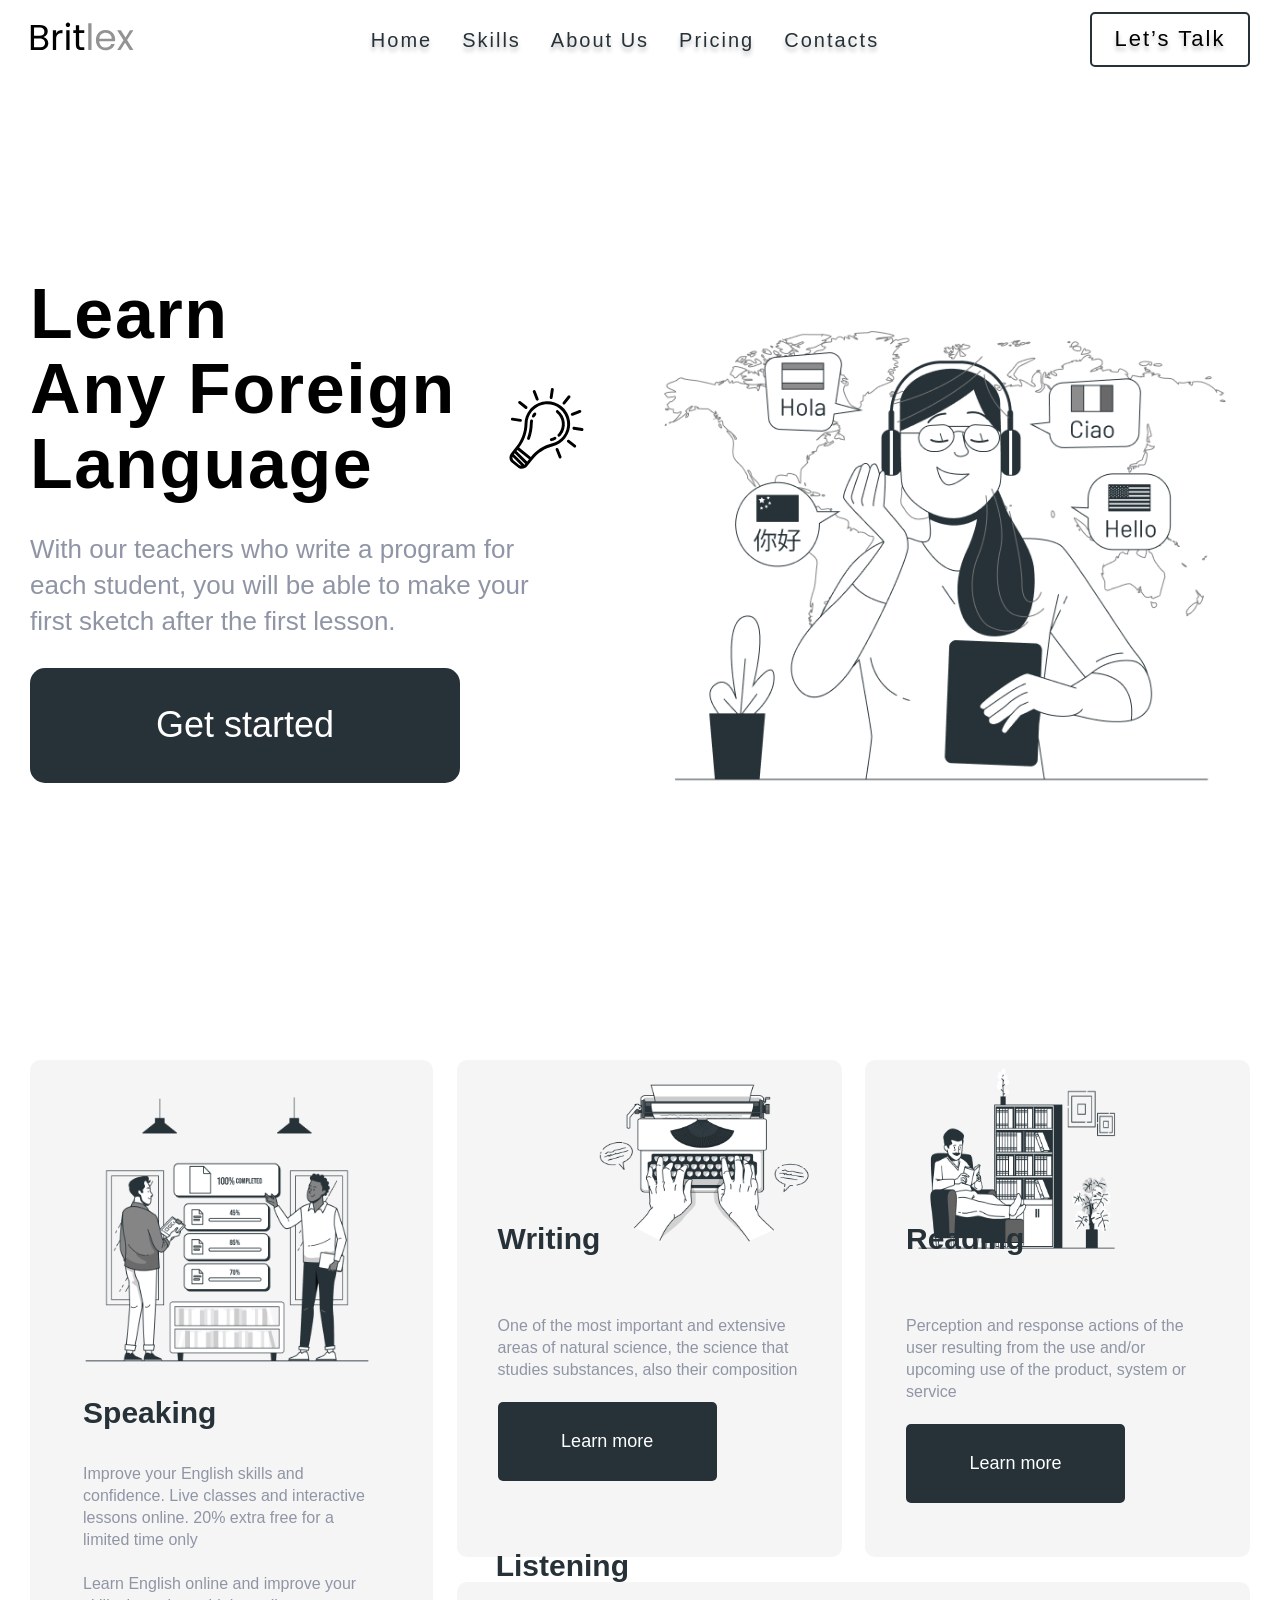
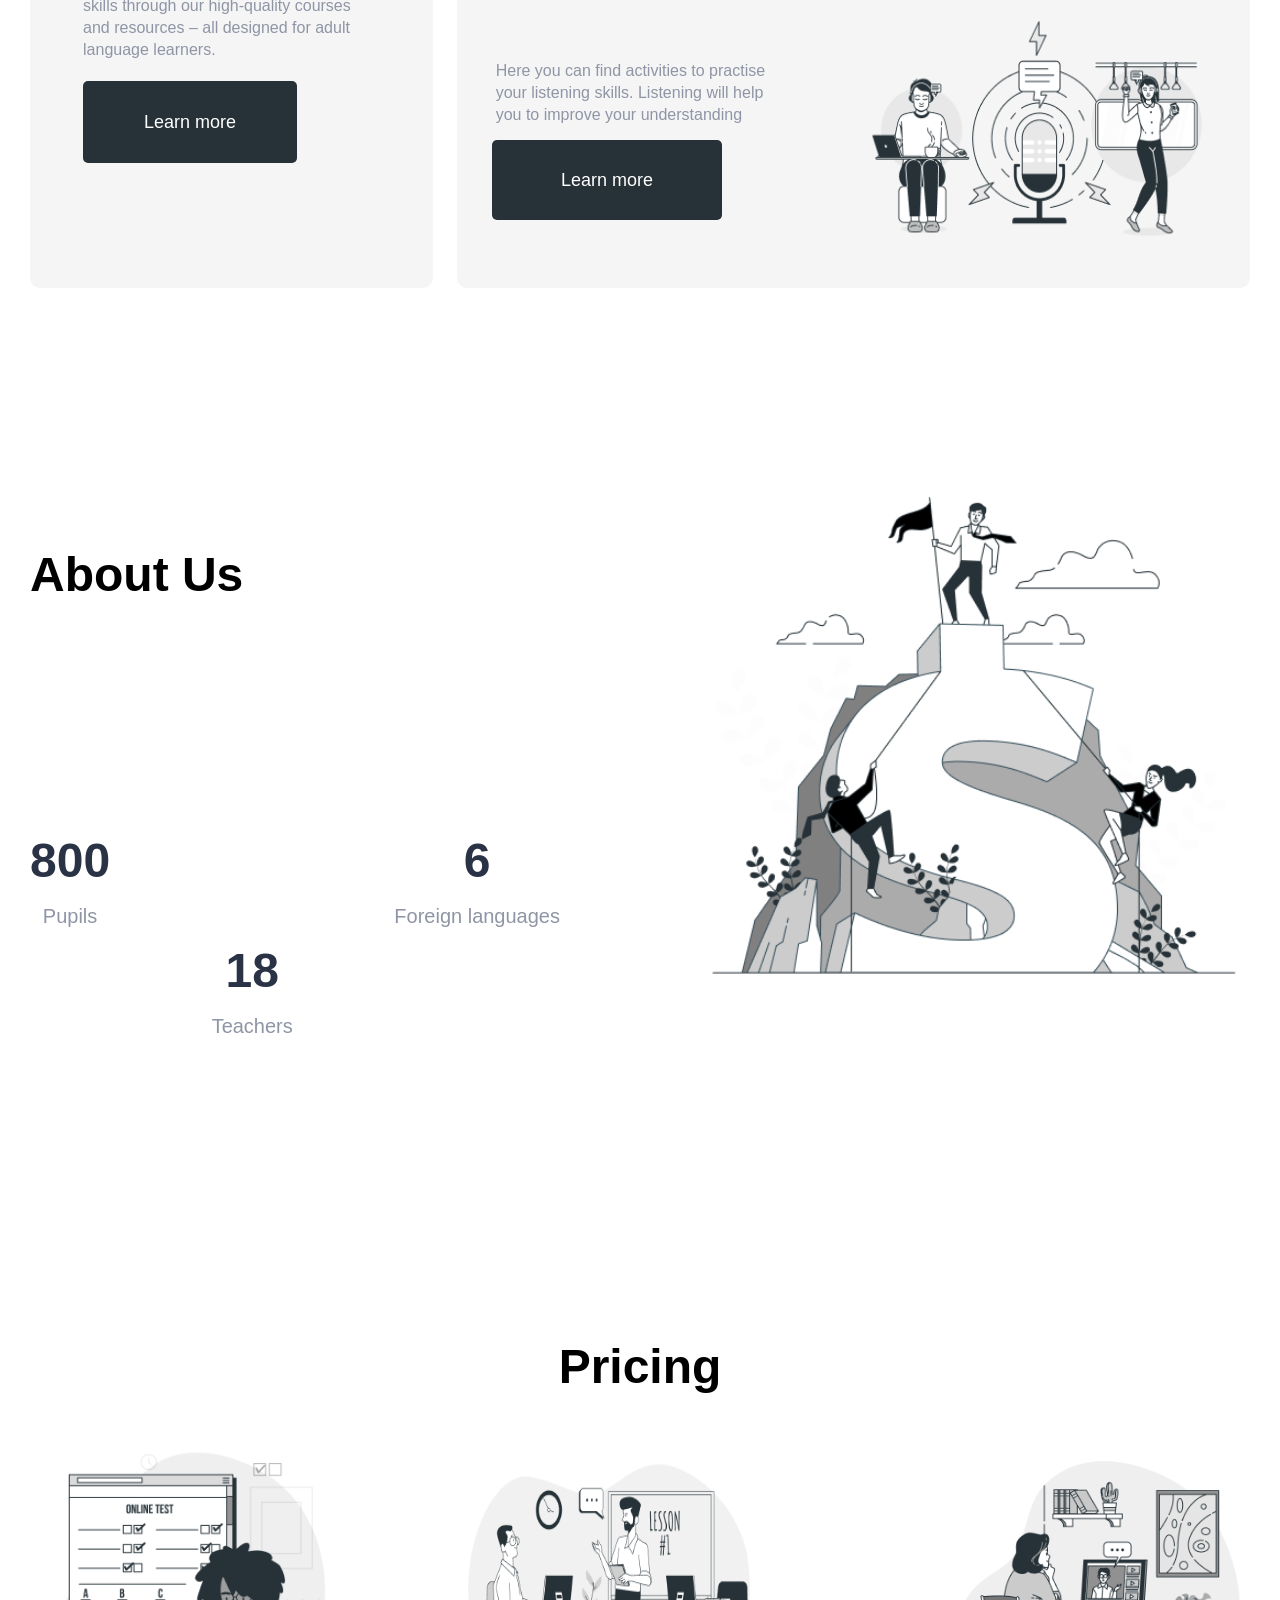
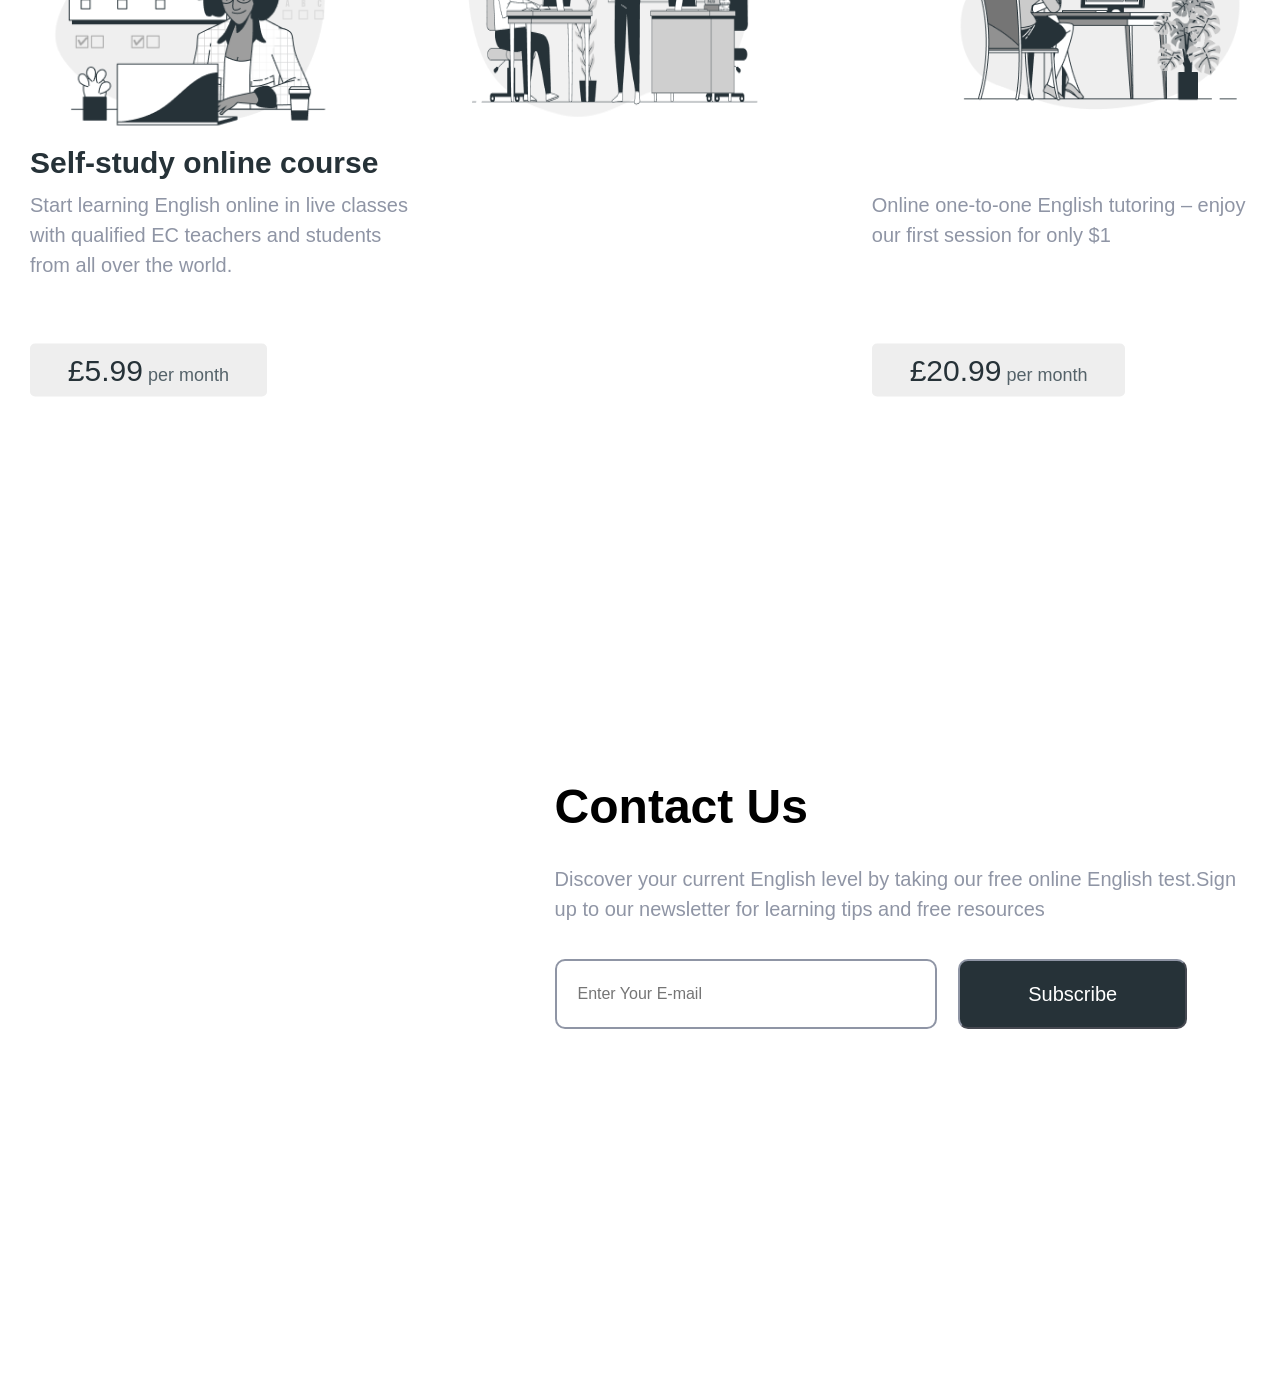
==== index.html @ 3843e66e "go up added" ====
<!DOCTYPE html>
<html lang="en">

<head>
    <meta charset="UTF-8" />
    <meta http-equiv="X-UA-Compatible" content="ie=edge">
    <meta name="viewport" content="width=device-width, initial-scale=1.0">
    <title>Britlex - Learn Any Foreign Language</title>
    <!--Link of AOS Library -->
    <link href="https://unpkg.com/aos@2.3.1/dist/aos.css" rel="stylesheet">
    <!-- Style Css -->
    <link rel="stylesheet" href="./css/style.css" />
</head>

<body>
    <!-- Container Start -->
    <div class="container">
        <!-- Headert Start -->
        <header class="header">
            <div class="logo" data-aos="fade-right">
                <a href="#"><img src="./img/britlex-logo.svg" alt="Logo"></a>
            </div>
            <div id="toggle" data-aos="fade-left"></div>
            <div id="navbar">
                <ul>
                    <li data-aos="zoom-in-down">
                        <a href="#home">Home</a>
                    </li>
                    <li data-aos="zoom-in">
                        <a href="#skills">Skills</a>
                    </li>
                    <li data-aos="zoom-in">
                        <a href="#about">About Us</a>
                    </li>
                    <li data-aos="zoom-in">
                        <a href="#pricing">Pricing</a>
                    </li>
                    <li data-aos="zoom-in-down">
                        <a href="#contact">Contacts</a>
                    </li>
                    <li>
                        <a href="#" class="talk-btn" data-aos="fade-down-left">Let’s Talk</a>
                    </li>
                </ul>
            </div>
        </header>
        <!-- Headert End -->

        <!-- Main Start -->
        <main class="main">
            <!-- Home Section Start -->
            <section id="home">
                <div class="home-left-side">
                    <div class="home-text-bulb-block" data-aos="fade-down">
                        <h1 class="first-heading-text">Learn Any Foreign Language</h1>
                        <div class="img-bulb"></div>
                    </div>
                    <p data-aos="fade-up">
                        With our teachers who write a program for each student, you will be able to make your first sketch after the first lesson.
                    </p>
                    <button class="get-started-btn" data-aos="zoom-in">Get started</button>
                </div>
                <div class="home-right-side" data-aos="fade-down">
                    <img src="./img/home.png" alt="HomeMainIMG">
                </div>
            </section>
            <!-- Home Section End -->

            <!-- Skills Section Start -->
            <section id="skills">
                <h2 class="skills-title" data-aos="slide-up">Skills</h2>
                <div class="flex-content">
                    <div class="speaking-block" data-aos="fade-up">
                        <img src="./img/speaking.png" alt="Speaking Image">
                        <h4 class="speaking-title" data-aos="fade-out">Speaking</h4>
                        <br>
                        <p class="speaking-text" data-aos="zoom-in">
                            <span>Improve your English skills and confidence. Live classes and interactive lessons online. 20% extra free for a limited time only</span><br>
                            <br><span>Learn English online and improve your skills through our high-quality courses and resources – all designed for adult language learners.</span>
                        </p>
                        <button class="learn-more-btn speaking-btn" data-aos="fade-down-out">Learn more</button>
                    </div>
                    <div class="flex-item-block" data-aos="fade-down">
                        <div class="writing-block" data-aos="zoom-in">
                            <img src="./img/writing.png" alt="Writing Image">
                            <h4 class="write-read-title" data-aos="slide-down">Writing</h4>
                            <p class="write-read-text" data-aos="zoom-in">One of the most important and extensive areas of natural science, the science that studies substances, also their composition</p>
                            <button class="learn-more-btn write-read-btn" data-aos="fade-down-out">Learn more</button>
                        </div>
                        <div class="reading-block" data-aos="fade-down">
                            <img src="./img/reading.png" alt="Reading Image">
                            <h4 class="write-read-title" data-aos="slide-down">Reading</h4>
                            <p class="write-read-text" data-aos="zoom-in">Perception and response actions of the user resulting from the use and/or upcoming use of the product, system or service</p>
                            <button class="learn-more-btn write-read-btn" data-aos="fade-down-out">Learn more</button>
                        </div>
                        <div class="listening-block" data-aos="zoom-in">
                            <div class="listening-left-block">
                                <h4 class="listening-title" data-aos="slide-down">Listening</h4>
                                <p class="listening-text" data-aos="zoom-in">Here you can find activities to practise your listening skills. Listening will help you to improve your understanding </p>
                                <button class="learn-more-btn listening-btn" data-aos="fade-down-out">Learn more</button>
                            </div>
                            <img src="./img/listening.png" alt="Listening Image">
                        </div>
                    </div>

                </div>
            </section>
            <!-- Skills Section End -->

            <!-- About Section Start -->
            <section id="about">
                <div class="about-flex">
                    <div class="about-left-block">
                        <h2 class="about-title" data-aos="zoom-in">About Us</h2>
                        <p class="about-text" data-aos="flip-up">
                            The model offers a framework for discussing problems related to the user's experience, as well as possible ways and means of solving them. Application development begins at the top level (strategy), where the future software product is described quite
                            abstractly from the point of view of the expectations of both users and the customer.
                        </p>
                        <div class="statistic-block">
                            <h5 class="statistic-num" data-aos="fade-down">800 <strong class="statistic-desc">Pupils</strong> </h5>
                            <h5 class="statistic-num" data-aos="slide-up">18 <strong class="statistic-desc">Teachers</strong> </h5>
                            <h5 class="statistic-num" data-aos="zoom-out-down">6 <strong class="statistic-desc">Foreign languages </strong></h5>
                        </div>
                    </div>
                    <div class="about-right-block" data-aos="fade-up">
                        <img src="./img/about.png" alt="About">
                    </div>
                </div>
            </section>
            <!-- About Section End -->

            <!-- Pricing Section Start -->
            <section id="pricing">
                <h2 class="pricing-title" data-aos="zoom-in">Pricing</h2>
                <div class="pricing-flex">
                    <div class="pricing-card card-1" data-aos="fade-up">
                        <img src="./img/online-course.png" alt="OnlineCourse">
                        <h5 class="card-title" data-aos="zoom-in">Self-study online course</h5>
                        <p class="card-text" data-aos="zoom-in-up">Start learning English online in live classes with qualified EC teachers and students from all over the world.</p>
                        <button class="card-pay-btn" data-aos="slide-up"><strong>£5.99</strong> per month</button>
                    </div>
                    <div class="pricing-card card-2" data-aos="zoom-in-down">
                        <img src="./img/online-classes.png" alt="OnlineClasses">
                        <h5 class="card-title" data-aos="flip-down">Live online classes</h5>
                        <p class="card-text" data-aos="flip-down">Interactive group classes with expert teachers. Free 7-day trial</p>
                        <button class="card-pay-btn btn-card-2" data-aos="zoom-out"><strong>£12.99</strong> per month</button>
                    </div>
                    <div class="pricing-card card-3" data-aos="fade-up">
                        <img src="./img/webinar.png" alt=" PersonalTuition">
                        <h5 class="card-title" data-aos="flip-up">Personal Tuition</h5>
                        <p class="card-text text-card-3" data-aos="zoom-in-down">Online one-to-one English tutoring – enjoy our first session for only $1</p>
                        <button class="card-pay-btn btn-card-3" data-aos="slide-up"><strong>£20.99</strong> per month</button>
                    </div>

                </div>
            </section>
            <!-- Pricing Section End -->

            <!-- Contact Section Start -->
            <section id="contact">

                <div class="contact-flex">
                    <div class="contact-img-block" data-aos="fade-up">
                        <img src="./img/contact-us.png" alt="Contact Us" data-aos="flip-right">
                    </div>
                    <div class="contact-right-block">
                        <h2 class="contact-title" data-aos="zoom-in-down">Contact Us</h2>
                        <p class="contact-text" data-aos="zoom-in-up">Discover your current English level by taking our free online English test.Sign up to our newsletter for learning tips and free resources</p>

                        <form>
                            <input type="email" placeholder="Enter Your E-mail" class="email-input" onkeyup="validateEmail()" data-aos="zoom-in-up">
                            <button type="button" id="subscribe-btn" onclick="openPopup()" data-aos="fade-up">Subscribe</button>
                            <span id="email-error"></span>

                        </form>
                    </div>
                </div>
                <!-- Popup - Dialog Box Start-->
                <div class="popup">
                    <img src="./img/check-icon.png" alt=" Popup Tick ">
                    <h2>Thank You!</h2>
                    <p>Your details has been succesfully submitted.Thanks!</p>
                    <button type="button" onclick="closePopup() ">OK</button>
                </div>
                <!-- Popup - Dialog Box End-->
            </section>
            <!-- Contact Section End -->

            <!-- Back to top button Start-->
            <button class="back-to-top">
                  <svg
    xmlns="http://www.w3.org/2000/svg"
    class="back-to-top-icon"
    fill="none"
    viewBox="0 0 24 24"
    stroke="currentColor"
  >
    <path
      stroke-linecap="round"
      stroke-linejoin="round"
      stroke-width="2"
      d="M7 11l5-5m0 0l5 5m-5-5v12"
    />
  </svg>
            </button>
            <!-- Back to top button End-->
        </main>
        <!-- Main End -->

        <!-- Footer Start -->
        <footer class="footer "></footer>
        <!-- Footer End -->
    </div>
    <!-- Container End -->

    <!-- Script Of AOS Library -->
    <script src="https://unpkg.com/aos@2.3.1/dist/aos.js "></script>
    <!-- Script App JS -->
    <script src="./js/app.js "></script>
</body>

</html>

</html>
---- css/style.css ----
/*Import Poppins Font family */

@import url("https://fonts.googleapis.com/css2?family=Poppins:wght@400;500;600;700;900&display=swap");

/* All */

* {
    margin: 0;
    padding: 0;
    box-sizing: border-box;
}

html {
    scroll-behavior: smooth;
}


/* Body */

body {
    width: 100%;
    height: 100%;
    font-family: "Popins", sans-serif;
}


/* Scrollbar */

::-webkit-scrollbar {
    min-width: 1.2vw;
}

::-webkit-scrollbar-track {
    background: #e2e2e2;
    border-radius: 50px;
}

::-webkit-scrollbar-thumb {
    border: 0.2vw solid #e2e2e2;
    border-radius: 50px;
    background: linear-gradient(#263238, #003, #49515e);
}


/* Conatiner CSS */

.container {
    margin: 0 auto;
    width: 100%;
    height: 100%;
    background: #ffffff;
}


/* Header CSS Start */

.header {
    width: 100%;
    height: 80px;
    position: relative;
    display: flex;
    align-items: center;
    background: transparent;
    transition: all 0.3s ease-out;
    overflow: hidden;
}


/* Logo */

.logo {
    position: absolute;
    left: 30px;
    z-index: 999;
    color: #fff;
    font-size: 30px;
}


/* Navbar Menu*/

#navbar {
    width: 100%;
    height: 100%;
    transition: 0.5s ease;
    display: flex;
    justify-content: center;
    align-items: center;
    align-items: center;
}

#navbar ul {
    display: flex;
    flex-direction: row;
    align-items: center;
}

#navbar ul li {
    list-style: none;
    display: inline-block;
    padding: 0 15px;
}

#navbar ul li a {
    width: 100%;
    text-decoration: none;
    letter-spacing: 2px;
    font-style: normal;
    font-weight: 500;
    font-size: 20px;
    line-height: 30px;
    text-shadow: 0px 4px 4px rgba(0, 0, 0, 0.25);
    color: #263238;
    transition: all 0.3s ease;
    position: relative;
}

#navbar ul li a:hover {
    color: gold;
}


/* Let's talk btn link*/

#navbar ul li .talk-btn {
    position: absolute;
    top: 12px;
    right: 30px;
    padding: 7px 10px;
    width: 160px;
    height: 55px;
    text-align: center;
    border: 2px solid #263238;
    border-radius: 5px;
    font-style: normal;
    font-weight: 400;
    font-size: 22px;
    line-height: 36px;
    transition: all 0.5s ease;
    color: #000000;
    overflow: hidden;
}

#navbar ul li .talk-btn:hover {
    color: gold;
    border: none;
}

#navbar ul li .talk-btn::before {
    content: "";
    position: absolute;
    left: 50%;
    top: 50%;
    transform: translate(-50%, -50%);
    width: 0;
    height: 100%;
    background: #263238;
    z-index: -1;
    transition: all 0.6s ease;
}

#navbar ul li .talk-btn:hover::before {
    width: 100%;
}


/* Header Responsive 992px */

@media (max-width: 992px) {
    .logo a img {
        width: 89px;
        height: 45px;
    }
    #navbar ul li a {
        font-weight: 500;
        font-size: 16px;
    }
    #navbar ul li .talk-btn {
        position: absolute;
        top: 15px;
        right: 30px;
        width: 125px;
        height: 45px;
        font-size: 18px;
        line-height: 27px;
    }
}


/* Header Responsive 768px */

@media (max-width: 768px) {
    /* Header */
    .header {
        width: 100%;
        height: 80px;
        position: relative;
        display: flex;
        justify-content: space-around;
        align-items: center;
    }
    .logo {
        position: absolute;
        top: 15px;
        left: 30px;
        width: 89px;
        height: 45px;
        z-index: 444;
    }
    /* Toggle Burger*/
    #toggle {
        position: fixed;
        top: 15px;
        right: 30px;
        z-index: 999;
        width: 50px;
        height: 50px;
        cursor: pointer;
        display: flex;
        justify-content: center;
        align-items: center;
    }
    #toggle::before {
        content: "";
        width: 35px;
        height: 2px;
        position: absolute;
        background: #39515e;
        transform: translateY(-10px);
        box-shadow: 0 10px #39515e;
        border-radius: 3px;
        transition: transform 0.3s ease-in, background 0.4s ease-out, box-shadow 0.5s ease;
    }
    #toggle::after {
        content: "";
        width: 20px;
        height: 2px;
        position: absolute;
        left: 15%;
        background: #39515e;
        transform: translateY(10px);
        border-radius: 3px;
        transition: transform 0.3s ease-in, background 0.4s ease-out;
    }
    /* Toggle Active */
    #toggle.active::before {
        transform: rotate(45deg);
        background: red;
        box-shadow: none;
    }
    #toggle.active:after {
        width: 35px;
        transform: rotate(-45deg);
        background: red;
    }
    /* Navbar Menu Responsive*/
    #navbar {
        display: flex;
        flex-direction: column;
        justify-content: flex-start;
        position: fixed;
        top: 0;
        left: -300px;
        width: 300px;
        height: 100%;
        background: #39515e;
        transition: 0.5s ease;
        z-index: 333;
    }
    /* Navbar Active */
    #navbar.active {
        left: 0px;
    }
    /* Navbar unordered list */
    #navbar ul {
        display: block;
        position: relative;
        top: 15%;
    }
    #navbar ul li {
        list-style: none;
        display: inline-block;
        width: 100%;
        padding: 15px 40px;
    }
    #navbar ul li a {
        color: #fff;
        text-decoration: none;
        letter-spacing: 2px;
        font-size: 23px;
        font-weight: 500;
        line-height: 30px;
        text-shadow: 0px 4px 4px rgba(0, 0, 0, 0.25);
    }
    /* Let's talk btn link responsive */
    #navbar ul li .talk-btn {
        position: absolute;
        top: 310px;
        left: 30px;
        width: 180px;
        height: 50px;
        font-size: 20px;
        padding: 11px 0;
        border: none;
        border-radius: 50px;
        color: gold;
        background: #001;
        transition: all 0.4s ease-in;
    }
    #navbar ul li .talk-btn:hover {
        background: #b3b3b3;
        color: #001;
    }
}


/* -Header Responsive 380px */

@media (max-width: 380px) {
    #navbar {
        display: flex;
        flex-direction: column;
        justify-content: flex-start;
        position: fixed;
        top: 0;
        left: -400px;
        width: 100%;
        min-height: 100%;
        background: #192a34;
        transition: 0.5s ease;
        z-index: 333;
    }
    #navbar ul {
        margin-left: 5%;
    }
}


/* Header CSS End */


/* Main Block CSS Start*/

.main {
    width: 100%;
    height: 100%;
    /* position: relative; */
}


/* Home Section CSS Start */

#home {
    width: 100%;
    min-height: 100vh;
    padding: 0 30px;
    position: relative;
    display: flex;
    align-items: center;
    justify-content: space-between;
}

.home-left-side {
    width: auto;
    height: auto;
}

.home-text-bulb-block {
    width: 100%;
    height: auto;
    display: flex;
    align-items: center;
    margin-bottom: 5%;
}

.home-text-bulb-block .first-heading-text {
    width: 450px;
    height: auto;
    font-style: normal;
    font-weight: 600;
    font-size: 70px;
    line-height: 75px;
    letter-spacing: 0.1rem;
    color: #000000;
    position: relative;
}

.home-text-bulb-block .first-heading-text::first-line {
    word-spacing: 100px;
}

.home-text-bulb-block .img-bulb {
    display: flex;
    align-items: center;
    justify-content: center;
    width: 125px;
    height: 125px;
    margin-top: 14%;
    border-radius: 50%;
    background: url("../img/light-bulb-off.svg");
    background-repeat: no-repeat;
    background-size: cover;
    background-position: center;
    transition: all 2s ease-in-out;
    animation: animate-bulb 2s linear infinite;
}


/* Animation For Light-bulb */

@keyframes animate-bulb {
    0%,
    100% {
        background: url("../img/light-bulb-off.svg");
        box-shadow: none;
    }
    50% {
        background: url("../img/light-bulb-on.svg");
    }
}

.home-left-side p {
    width: 520px;
    height: auto;
    font-style: normal;
    font-weight: 400;
    font-size: 26px;
    line-height: 36px;
    color: #8f95a5;
    margin-bottom: 5%;
}

.home-left-side .get-started-btn {
    width: 430px;
    height: 115px;
    background: #263238;
    border: none;
    border-radius: 15px;
    font-style: normal;
    font-weight: 400;
    font-size: 36px;
    line-height: 54px;
    color: #ffffff;
    text-align: center;
    position: relative;
    z-index: 1;
}

.home-left-side .get-started-btn::before {
    content: "";
    position: absolute;
    top: 50%;
    left: 0;
    transform: translate(0%, -50%);
    width: 0;
    height: 100%;
    z-index: -1;
    border-radius: 15px;
    transition: all 0.5s ease;
}

.home-left-side .get-started-btn:hover {
    color: #003;
}

.home-left-side .get-started-btn:hover::before {
    width: 100%;
    background: gold;
}

.home-right-side {
    width: auto;
    height: auto;
}

.home-right-side img {
    max-width: 100%;
    height: 610px;
}


/* Main - Home Section Responsive 992px */

@media (max-width: 992px) {
    .home-text-bulb-block .first-heading-text {
        width: 320px;
        height: 192px;
        font-family: "Poppins", sans-serif;
        font-style: normal;
        font-weight: 600;
        font-size: 50px;
        line-height: 58px;
        color: #000000;
    }
    .home-left-side p {
        width: 400px;
        height: auto;
        color: #8f95a5;
        margin-bottom: 5%;
        font-family: "Poppins", sans-serif;
        font-style: normal;
        font-weight: 400;
        font-size: 20px;
        line-height: 30px;
    }
    .home-left-side .get-started-btn {
        width: 292px;
        height: 80px;
        background: #263238;
        border-radius: 5px;
        font-size: 24px;
        line-height: 36px;
    }
    .home-left-side .get-started-btn::before {
        border-radius: 5px;
    }
    .home-right-side img {
        width: 440px;
        height: 440px;
    }
}


/* Main - Home Section Responsive 768px */

@media (max-width: 768px) {
    #home {
        width: 100%;
        min-height: 70vh;
    }
    .home-text-bulb-block .first-heading-text {
        width: 250px;
        height: 150px;
        font-family: "Poppins", sans-serif;
        font-style: normal;
        font-weight: 600;
        font-size: 36px;
        line-height: 45px;
        color: #000000;
    }
    .home-left-side p {
        width: 360px;
        height: auto;
        margin-bottom: 5%;
        font-size: 16px;
        line-height: 24px;
    }
    .home-left-side .get-started-btn {
        width: 236px;
        height: 65px;
        background: #263238;
        border-radius: 5px;
        font-size: 18px;
        line-height: 27px;
    }
    .home-left-side .get-started-btn::before {
        border-radius: 5px;
    }
    .home-right-side img {
        width: 360px;
        height: 360px;
    }
}


/* Main - Home Section Responsive 620px */

@media (max-width: 620px) {
    #home {
        width: 100%;
        min-height: 90vh;
        justify-content: space-evenly;
        align-items: center;
        flex-direction: column-reverse;
        text-align: center;
    }
    .home-text-bulb-block .first-heading-text {
        width: 100%;
        height: auto;
        text-align: center;
        font-weight: 600;
        word-break: normal;
        font-size: 32px;
        line-height: 40px;
        -webkit-text-stroke: 1px gold;
    }
    .home-text-bulb-block .first-heading-text::first-line {
        word-spacing: 0;
    }
    .first-heading-text::before,
    .first-heading-text::after {
        content: "";
        position: absolute;
        top: 0;
        bottom: 0;
        left: 0;
        right: 0;
    }
    .first-heading-text::before {
        background: #ffffff;
        animation: typewriter 5s steps(35) infinite forwards;
    }
    @keyframes typewriter {
        to {
            left: 100%;
        }
    }
    .home-text-bulb-block .img-bulb {
        display: none;
    }
    .home-left-side p {
        width: 100%;
        height: auto;
        font-size: 16px;
        line-height: 24px;
        text-align: center;
        color: #8f95a5;
        margin-bottom: 8%;
    }
    .home-left-side .get-started-btn {
        width: 300px;
        height: 70px;
        font-weight: 500;
        font-size: 18px;
        line-height: 27px;
    }
    .home-right-side img {
        width: 430px;
        height: 480px;
    }
}


/* Main - Home Section Responsive 380px */

@media (max-width: 380px) {
    .home-text-bulb-block .first-heading-text {
        -webkit-text-stroke: 0.7px gold;
        font-size: 24px;
        line-height: 36px;
        text-align: center;
    }
    .home-left-side p {
        font-size: 14px;
        line-height: 20px;
    }
    .home-left-side .get-started-btn {
        width: 285px;
        height: 60px;
        font-size: 16px;
        line-height: 24px;
    }
    .home-right-side img {
        width: 330px;
        height: 330px;
        margin-bottom: 0px;
    }
}


/* Home Section CSS End */


/* Skills Section CSS Start */

#skills {
    width: 100%;
    min-height: 100vh;
    padding: 0 30px;
}

.skills-title {
    font-style: normal;
    font-weight: 600;
    font-size: 36px;
    line-height: 80px;
    color: #000000;
    text-align: center;
}

.flex-content {
    width: 100%;
    height: 92vh;
    display: flex;
    flex-wrap: wrap;
    position: relative;
}

.speaking-block {
    width: 33%;
    height: 100%;
    background: #f5f5f5;
    border-radius: 10px;
    margin-right: 2%;
    padding: 0 3%;
}

.speaking-block img {
    width: 320px;
    max-width: 100%;
    height: 40%;
}

.speaking-title {
    max-width: 100%;
    height: 6%;
    text-align: left;
    font-style: normal;
    font-weight: 600;
    font-size: 30px;
    line-height: 35px;
    color: #263238;
    padding-left: 5%;
}

.speaking-text {
    display: -webkit-box;
    -webkit-box-orient: vertical;
    -webkit-line-clamp: auto;
    overflow: hidden;
    max-width: 92%;
    max-height: 32%;
    font-style: normal;
    font-weight: 400;
    font-size: 16px;
    line-height: 22px;
    color: #8f95a5;
    padding-left: 5%;
    text-align: left;
    margin-bottom: 6%;
}

.learn-more-btn {
    width: 230px;
    max-width: 65%;
    height: 10%;
    background: #263238;
    border: none;
    border-radius: 5px;
    cursor: pointer;
    font-style: normal;
    font-weight: 500;
    font-size: 18px;
    line-height: 27px;
    color: #ffffff;
    margin-left: 5%;
    z-index: 1;
    position: relative;
    transition: all 0.7s ease;
}

.learn-more-btn::before {
    content: "";
    position: absolute;
    top: 65%;
    left: 55%;
    transform: translate(-50%, -50%);
    width: 0%;
    height: 00%;
    z-index: -1;
    border-radius: 5px;
    transition: all 0.7s ease;
}

.learn-more-btn:hover {
    color: #000000;
}

.learn-more-btn:hover::before {
    background: goldenrod;
    width: 100%;
    height: 100%;
}

.flex-item-block {
    width: 65%;
    height: 100%;
    display: flex;
    align-items: flex-start;
    justify-content: space-between;
    flex-wrap: wrap;
}

.writing-block {
    width: 48.5%;
    height: 60%;
    background: #f5f5f5;
    border-radius: 10px;
    margin-right: 2%;
    padding: 0 3%;
    display: flex;
    flex-direction: column;
}

.writing-block img {
    align-self: flex-end;
    width: 230px;
    max-width: 100%;
    height: 40%;
    margin-bottom: 1%;
}

.write-read-title {
    max-width: 100%;
    height: 8%;
    font-style: normal;
    font-weight: 600;
    font-size: 30px;
    color: #263238;
    padding-left: 5%;
    margin-bottom: 4%;
}

.write-read-text {
    display: -webkit-box;
    -webkit-box-orient: vertical;
    -webkit-line-clamp: auto;
    overflow: hidden;
    max-width: 95%;
    max-height: 22%;
    font-style: normal;
    font-weight: 400;
    font-size: 16px;
    line-height: 22px;
    color: #8f95a5;
    padding-left: 5%;
    text-align: left;
    margin-bottom: 6%;
}

.write-read-btn {
    height: 16%;
}

.reading-block {
    width: 48.5%;
    height: 60%;
    background: #f5f5f5;
    border-radius: 10px;
    padding: 0 3%;
    display: flex;
    flex-direction: column;
}

.reading-block img {
    width: 260px;
    max-width: 100%;
    height: 40%;
    margin-bottom: 1%;
}

.listening-block {
    width: 100%;
    height: 37%;
    background: #f5f5f5;
    border-radius: 10px;
    padding: 0 3%;
    display: flex;
    align-items: center;
    justify-content: space-between;
    align-self: flex-end;
}

.listening-left-block {
    max-width: 50%;
    height: 90%;
}

.listening-title {
    max-width: 100%;
    height: 20%;
    font-style: normal;
    font-weight: 600;
    font-size: 30px;
    color: #263238;
    padding-left: 4%;
    margin: 2% 0 0 0;
}

.listening-text {
    display: -webkit-box;
    -webkit-box-orient: vertical;
    -webkit-line-clamp: auto;
    overflow: hidden;
    width: 80%;
    max-height: 32%;
    font-style: normal;
    font-weight: 400;
    font-size: 16px;
    line-height: 22px;
    color: #8f95a5;
    padding-left: 4%;
    text-align: left;
    margin-bottom: 4%;
}

.listening-btn {
    height: 29%;
    margin-left: 3%;
}

.listening-block img {
    width: 385px;
    max-width: 50%;
    height: 85%;
}


/* Skills Section Responsive 992px */

@media (max-width: 992px) {
    .speaking-block img {
        margin-top: 5%;
        width: 200px;
        height: 30%;
        margin-bottom: 8%;
    }
    .speaking-title {
        font-weight: 600;
        font-size: 22px;
    }
    .speaking-text {
        font-size: 14px;
        line-height: 20px;
        margin-bottom: 22%;
    }
    .learn-more-btn {
        width: 146px;
        height: 8%;
        margin-left: 5%;
        font-size: 16px;
    }
    .writing-block img {
        margin-top: 5%;
        width: 180px;
        height: 33%;
        margin-bottom: 5%;
    }
    .write-read-title {
        font-weight: 600;
        font-size: 22px;
    }
    .write-read-text {
        font-size: 14px;
        line-height: 20px;
        margin-bottom: 12%;
    }
    .reading-block img {
        margin-top: 5%;
        width: 180px;
        height: 33%;
        margin-bottom: 5%;
    }
    .write-read-btn {
        height: 13%;
    }
    .listening-title {
        font-size: 22px;
    }
    .listening-text {
        font-size: 14px;
        margin-left: 10%;
    }
    .listening-btn {
        height: 23%;
        margin-left: 3%;
    }
    .listening-block img {
        width: 370px;
        max-width: 50%;
        height: 75%;
    }
}


/* Skills Section Responsive 768px */

@media (max-width: 768px) {
    .speaking-block img {
        margin-top: 5%;
        width: 180px;
        height: 34%;
        margin-bottom: 10%;
    }
    .speaking-title {
        font-weight: 600;
        font-size: 20px;
    }
    .speaking-text {
        font-size: 13px;
        line-height: 20px;
        margin-bottom: 20%;
    }
    .learn-more-btn {
        width: 146px;
        height: 8%;
        margin-left: 5%;
        font-size: 14px;
    }
    .writing-block img {
        margin-top: 5%;
        width: 160px;
        height: 28%;
        margin-bottom: 8%;
    }
    .write-read-title {
        font-weight: 600;
        font-size: 20px;
        margin-bottom: 12%;
    }
    .write-read-text {
        font-size: 13px;
        margin-bottom: 20%;
    }
    .reading-block img {
        margin-top: 5%;
        width: 160px;
        height: 28%;
        margin-bottom: 8%;
    }
    .write-read-btn {
        height: 13%;
    }
    .listening-title {
        font-size: 20px;
        margin-bottom: 5%;
    }
    .listening-text {
        font-size: 13px;
        margin-bottom: 12%;
    }
    .listening-btn {
        height: 23%;
        margin-left: 3%;
    }
    .listening-block img {
        width: 350px;
        max-width: 50%;
        height: 68%;
    }
}


/* Skills Section Responsive 620px */

@media (max-width: 620px) {
    #skills {
        width: 100%;
    }
    .flex-content {
        width: 100%;
        height: max-content;
        position: relative;
        height: 100vh;
    }
    .speaking-block {
        width: 48%;
        height: 49%;
        position: absolute;
        top: 0;
        left: 0%;
    }
    .speaking-block img {
        width: 150px;
        height: 110px;
        margin-top: 0;
        margin-bottom: 0;
    }
    .speaking-title {
        font-weight: 600;
        font-size: 18px;
    }
    .speaking-text {
        font-size: 12px;
        line-height: 18px;
        height: 38%;
    }
    .learn-more-btn {
        width: 180px;
        height: 40px;
        font-size: 13px;
        position: absolute;
        bottom: 7%;
    }
    .flex-item-block {
        width: 100%;
    }
    .writing-block {
        position: absolute;
        top: 0;
        left: 52%;
        right: 0;
        width: 48%;
        height: 49%;
    }
    .writing-block img {
        width: 150px;
        height: 110px;
        margin-top: 0;
        margin-bottom: 5%;
    }
    .write-read-title {
        font-weight: 600;
        font-size: 18px;
        margin-bottom: 5%;
    }
    .write-read-text {
        font-size: 12px;
        line-height: 18px;
        height: 30%;
        margin-bottom: 8%;
    }
    .reading-block {
        position: absolute;
        left: 0;
        bottom: 0;
        width: 48%;
        height: 49%;
    }
    .reading-block img {
        width: 150px;
        height: 110px;
        margin-top: 0;
        margin-bottom: 5%;
    }
    .listening-block {
        position: absolute;
        right: 0;
        bottom: 0;
        width: 48%;
        height: 49%;
        display: flex;
        flex-direction: column-reverse;
        align-items: start;
    }
    .listening-block img {
        min-width: 70%;
        height: 160px;
        margin-top: 0;
        margin-bottom: 3%;
    }
    .listening-title {
        width: auto;
        height: 20%;
        margin-bottom: 2%;
    }
    .listening-text {
        min-width: 180%;
        height: 35%;
        margin-bottom: 5%;
        margin-left: 5%;
        font-size: 12px;
        line-height: 18px;
        height: 38%;
        align-self: flex-end;
    }
}


/* Skills Section Responsive 380px */

@media (max-width: 380px) {
    .flex-content {
        display: block;
        height: 200vh;
    }
    .speaking-block {
        width: 100%;
        height: 24%;
        position: absolute;
        top: 0;
        left: 0;
    }
    .speaking-block img {
        width: 85%;
        margin-left: 5%;
    }
    .writing-block {
        width: 100%;
        height: 24%;
        position: absolute;
        top: 25%;
        left: 0;
    }
    .writing-block img {
        width: 85%;
        margin-right: 5%;
    }
    .reading-block {
        width: 100%;
        height: 25%;
        position: absolute;
        top: 50%;
    }
    .reading-block img {
        width: 100%;
    }
    .listening-block {
        width: 100%;
        left: 0;
        height: 24%;
        position: absolute;
    }
    .listening-block img {
        min-width: 100%;
    }
    #toggle {
        background: gold;
        border-radius: 5px;
    }
}


/* Skills Section CSS End */


/* About Section CSS Start */

#about {
    width: 100%;
    padding: 0 30px;
    display: flex;
    flex-direction: column;
    justify-content: center;
}

.about-flex {
    width: 100%;
    height: 100vh;
    display: flex;
    justify-content: space-between;
    align-items: center;
}

.about-title {
    font-style: normal;
    font-weight: 600;
    font-size: 48px;
    line-height: 60px;
    color: #000000;
    margin-bottom: 3%;
}

.about-left-block {
    width: 50%;
}

.about-text {
    width: 95%;
    font-style: normal;
    font-weight: 400;
    font-size: 20px;
    line-height: 30px;
    color: #8f95a5;
    margin-bottom: 3%;
    text-align: justify;
    display: -webkit-box;
    -webkit-box-orient: vertical;
    -webkit-line-clamp: auto;
    overflow: hidden;
}

.statistic-block {
    width: 530px;
    max-width: 100%;
    display: flex;
    justify-content: space-between;
}

.statistic-num {
    display: flex;
    flex-direction: column;
    align-items: center;
    justify-content: center;
    font-style: normal;
    font-weight: 600;
    font-size: 48px;
    line-height: 80px;
    color: #2a3246;
}

.statistic-desc {
    margin: 0 auto;
    font-style: normal;
    font-weight: 400;
    font-size: 20px;
    line-height: 30px;
    color: #8f95a5;
}

.about-right-block {
    max-width: 50%;
}

.about-right-block img {
    max-width: 100%;
    width: 550px;
    height: 550px;
}


/* About Section Responsive 992px */

@media (max-width: 992px) {
    #about {
        width: 100%;
        height: 90vh;
    }
    .about-title {
        font-size: 36px;
    }
    .about-text {
        font-size: 16px;
        line-height: 24px;
    }
    .statistic-num {
        font-size: 30px;
        line-height: 70px;
    }
    .statistic-desc {
        font-weight: 400;
        font-size: 16px;
        line-height: 24px;
    }
    .about-right-block img {
        max-width: 100%;
        width: 360px;
        height: 380px;
    }
}


/* About Section Responsive 768px */

@media (max-width: 768px) {
    #about {
        height: 85vh;
    }
    .about-title {
        font-size: 30px;
    }
    .about-text {
        font-size: 14px;
        line-height: 21px;
    }
    .statistic-num {
        font-size: 22px;
    }
    .statistic-desc {
        font-size: 13px;
        line-height: 20px;
    }
    .about-right-block img {
        width: 300px;
        height: 350px;
    }
}


/* About Section Responsive 620px */

@media (max-width: 620px) {
    #about {
        height: max-content;
    }
    .about-flex {
        flex-direction: column-reverse;
        align-items: center;
        justify-content: space-evenly;
        position: relative;
    }
    .about-left-block {
        width: 100%;
        text-align: center;
    }
    .about-title {
        width: 100%;
        font-size: 30px;
        position: absolute;
        top: 3%;
        text-align: center;
        margin-bottom: 3%;
    }
    .about-text {
        width: 100%;
        font-size: 14px;
        line-height: 20px;
        margin-bottom: 0 0 2% 0;
    }
    .statistic-block {
        margin: 0 auto;
        width: 90%;
    }
    .statistic-num {
        font-size: 22px;
        font-size: 24px;
        outline: none;
        line-height: 60px;
    }
    .statistic-num strong {
        word-break: break-word;
        text-align: center;
    }
    .statistic-desc {
        font-size: 13px;
        line-height: 20px;
    }
    .about-right-block {
        max-width: 100%;
        align-self: center;
        margin-top: 20%;
    }
    .about-right-block img {
        width: 350px;
        height: 330px;
        max-height: 100%;
    }
}


/* About Section Responsive 380px */

@media (max-width: 380px) {
    .about-flex {
        height: 100%;
    }
    .about-left-block {
        width: 100%;
        text-align: center;
    }
    .about-title {
        font-size: 24px;
    }
    .about-text {
        width: 100%;
        font-size: 13px;
        line-height: 20px;
    }
    .statistic-block {
        margin: 0 auto;
        width: 90%;
        display: flex;
        flex-direction: column;
    }
    .statistic-num {
        font-size: 22px;
        font-size: 24px;
        outline: none;
        line-height: 60px;
    }
    .statistic-num strong {
        word-break: break-word;
        text-align: center;
    }
    .statistic-desc {
        font-size: 13px;
        line-height: 20px;
    }
    .about-right-block {
        margin-top: 25%;
    }
    .about-right-block img {
        width: 300px;
        height: 300px;
        max-height: 100%;
    }
}


/* About Section CSS End */


/* Pricing Section CSS Start */

#pricing {
    width: 100%;
    padding: 0 30px;
    height: 100vh;
    display: flex;
    flex-direction: column;
    align-items: center;
    justify-content: center;
}

.pricing-title {
    text-align: center;
    font-style: normal;
    font-weight: 600;
    font-size: 48px;
    line-height: 70px;
    color: #000000;
    margin-bottom: 3%;
}

.pricing-flex {
    width: 100%;
    height: auto;
    display: flex;
    justify-content: space-between;
}

.pricing-card {
    width: 31%;
    position: relative;
}

.card-title {
    font-style: normal;
    font-weight: 600;
    font-size: 30px;
    line-height: 40px;
    color: #263238;
    text-align: left;
    margin-bottom: 2%;
}

.card-text {
    font-style: normal;
    font-weight: 400;
    font-size: 20px;
    line-height: 30px;
    max-height: 100%;
    overflow: hidden;
    color: #8f95a5;
    margin-bottom: 3%;
}

.card-pay-btn {
    background: #eeeeee;
    border: none;
    border-radius: 5px;
    padding: 1% 10%;
    font-style: normal;
    font-weight: 400;
    font-size: 18px;
    line-height: 27px;
    color: #546269;
    text-align: center;
}

.card-pay-btn>strong {
    font-style: normal;
    font-weight: 400;
    font-size: 30px;
    line-height: 45px;
    color: #263238;
    text-align: center;
}

.card-1 {
    height: 100%;
}

.card-1 img {
    max-width: 100%;
    width: 300px;
    height: 300px;
    margin-left: 3%;
}

.card-2 {
    max-height: 100%;
}

.card-2 img {
    max-width: 100%;
    width: 300px;
    height: 300px;
    margin-left: 3%;
}

.btn-card-2 {
    position: absolute;
    bottom: 0;
}

.card-3 {
    max-height: 100%;
    position: relative;
    text-align: right;
}

.card-3 img {
    max-width: 100%;
    width: 300px;
    height: 300px;
    margin-left: 4%;
}

.text-card-3 {
    text-align: left;
}

.btn-card-3 {
    text-align: left;
    position: absolute;
    left: 0;
    bottom: 0;
}


/* Pricing Section Responsive 992px */

@media (max-width: 992px) {
    #pricing {
        height: 90vh;
    }
    .pricing-title {
        font-size: 36px;
        line-height: 65px;
    }
    .card-title {
        font-size: 22px;
        line-height: 36px;
    }
    .card-text {
        font-size: 16px;
        line-height: 24px;
    }
    .card-pay-btn {
        font-size: 16px;
        line-height: 24px;
    }
    .card-pay-btn>strong {
        font-size: 24px;
        line-height: 36px;
    }
    .card-1 img {
        max-width: 100%;
        width: 250px;
        height: 250px;
    }
    .card-2 img {
        max-width: 100%;
        width: 260px;
        height: 250px;
    }
    .card-3 img {
        max-width: 100%;
        width: 250px;
        height: 250px;
    }
}


/* Pricing Section Responsive 768px */

@media (max-width: 768px) {
    #pricing {
        height: 85vh;
    }
    .pricing-title {
        font-size: 30px;
    }
    .card-title {
        font-size: 20px;
        line-height: 30px;
        overflow-wrap: break-word;
    }
    .card-text {
        font-size: 14px;
        line-height: 21px;
    }
    .card-pay-btn {
        font-size: 16px;
        line-height: 24px;
    }
    .card-pay-btn>strong {
        font-size: 22px;
        line-height: 32px;
    }
    .card-1 img {
        max-width: 100%;
        width: 200px;
        height: 200px;
    }
    .card-2 img {
        max-width: 100%;
        width: 220px;
        height: 200px;
    }
    .card-3 img {
        max-width: 100%;
        width: 200px;
        height: 200px;
    }
}


/* Pricing Section Responsive 620px */

@media (max-width: 620px) {
    #pricing {
        height: max-content;
    }
    .pricing-flex {
        flex-direction: column;
        align-items: center;
        justify-content: space-evenly;
        height: 100%;
    }
    .pricing-card {
        width: 70%;
        text-align: center;
        margin-bottom: 8%;
    }
    .card-1 {
        height: auto;
    }
    .pricing-title {
        margin-top: 5%;
        font-size: 30px;
    }
    .card-title {
        text-align: center;
        width: 100%;
        font-size: 24px;
        line-height: 28px;
        margin-bottom: 5%;
    }
    .card-text {
        width: 100%;
        margin-bottom: 5%;
    }
    .card-pay-btn {
        position: relative;
    }
    .card-1 img {
        margin: 0 auto;
        max-width: 100%;
        width: 230px;
        height: 200px;
    }
    .card-2 img {
        max-width: 100%;
        width: 240px;
        height: 200px;
    }
    .card-3 img {
        max-width: 100%;
        width: 230px;
        height: 200px;
    }
}


/* Pricing Section Responsive 380px */

@media (max-width: 380px) {
    .pricing-card {
        margin-bottom: 10%;
    }
    .pricing-title {
        margin-top: 5%;
        font-size: 24px;
    }
    .card-title {
        font-size: 18px;
        line-height: 26px;
    }
    .card-text {
        margin-bottom: 7%;
        font-size: 13px;
        line-height: 18px;
    }
    .card-pay-btn {
        text-align: center;
        position: relative;
        font-size: 14px;
        line-height: 20px;
    }
    .card-pay-btn>strong {
        font-size: 18px;
        line-height: 25px;
    }
    .card-1 img {
        max-width: 100%;
        width: 210px;
    }
    .card-2 img {
        max-width: 100%;
        width: 220px;
    }
    .card-3 img {
        max-width: 100%;
        width: 210px;
    }
}


/* Pricing Section CSS End */


/* Contact Section CSS Start */

#contact {
    width: 100%;
    height: 100vh;
    padding: 0 30px;
    display: flex;
    flex-direction: column;
    justify-content: center;
    position: relative;
}

.contact-flex {
    width: 100%;
    display: flex;
    justify-content: space-between;
    align-items: center;
    gap: 5%;
}

.contact-img-block {
    width: 40%;
}

.contact-img-block img {
    max-width: 100%;
    width: 500px;
    height: 480px;
}

.contact-right-block {
    width: 60%;
    height: 70%;
}

.contact-title {
    text-align: left;
    font-style: normal;
    font-weight: 600;
    font-size: 48px;
    line-height: 75px;
    color: #000000;
    margin-bottom: 3%;
}

.contact-text {
    font-style: normal;
    font-weight: 400;
    font-size: 20px;
    line-height: 30px;
    color: #8f95a5;
    margin-bottom: 5%;
}

form {
    width: 100%;
    height: auto;
    display: flex;
    gap: 3%;
    position: relative;
}

.email-input {
    box-sizing: border-box;
    width: 55%;
    height: 70px;
    border: 2px solid #8f95a5;
    border-radius: 10px;
    font-style: normal;
    font-weight: 400;
    font-size: 16px;
    line-height: 24px;
    color: #8f95a5;
    padding: 0 0 0 3%;
}

.email-input:focus {
    font-size: 17px;
    color: #000000;
}

#email-error {
    font-weight: 400;
    font-size: 16px;
    position: absolute;
    bottom: -25px;
    margin-left: 3%;
    transition: all 0.5s;
}

#subscribe-btn {
    width: 33%;
    height: 70px;
    background: #263238;
    border-radius: 10px;
    border-color: #8f95a5;
    font-style: normal;
    font-weight: 500;
    font-size: 20px;
    line-height: 30px;
    color: #ffffff;
    cursor: pointer;
    text-align: center;
    position: relative;
    z-index: 0;
}

#subscribe-btn::before {
    content: "";
    width: 100%;
    height: 0;
    position: absolute;
    top: 50%;
    left: 50%;
    transform: translate(-50%, -50%);
    z-index: -1;
    border-radius: 10px;
    transition: all 0.5s ease;
}

#subscribe-btn:hover {
    color: #263238;
    border: none;
}

#subscribe-btn:hover::before {
    height: 100%;
    background: gold;
}


/* Contact Section Respponsive 992px */

@media (max-width: 992px) {
    #contact {
        height: 90vh;
    }
    .contact-img-block img {
        max-width: 100%;
        width: 430px;
        height: 390px;
    }
    .contact-title {
        font-size: 36px;
    }
    .contact-text {
        font-size: 16px;
        line-height: 24px;
    }
    .email-input {
        width: 55%;
        height: 55px;
        font-size: 14px;
        line-height: 21px;
    }
    #subscribe-btn {
        width: 33%;
        height: 55px;
        font-size: 16px;
        line-height: 24px;
    }
}


/* Contact Section Respponsive 768px */

@media (max-width: 768px) {
    #contact {
        height: 70vh;
    }
    .contact-img-block img {
        max-width: 100%;
        width: 380px;
        height: 360px;
    }
    .contact-title {
        font-size: 30px;
    }
    .contact-text {
        font-size: 14px;
        line-height: 21px;
    }
    .email-input {
        width: 55%;
        height: 50px;
        font-size: 12px;
        line-height: 18px;
        border-radius: 5px;
    }
    #subscribe-btn {
        width: 33%;
        height: 50px;
        font-size: 13px;
        line-height: 20px;
        border-radius: 5px;
    }
    #subscribe-btn::before {
        border-radius: 5px;
    }
}


/* Contact Section Respponsive 620px */

@media (max-width: 620px) {
    #contact {
        height: max-content;
    }
    .contact-flex {
        height: 100%;
        flex-direction: column;
        position: relative;
        text-align: center;
    }
    .contact-img-block {
        margin-top: 30%;
        width: 100%;
    }
    .contact-img-block img {
        max-width: 100%;
        width: 360px;
        height: 340px;
    }
    .contact-right-block {
        width: 100%;
    }
    .contact-title {
        position: absolute;
        top: 5%;
        left: 0;
        right: 0;
        text-align: center;
        font-size: 30px;
        line-height: 70px;
    }
    .contact-text {
        font-size: 16px;
        line-height: 24px;
    }
    form {
        width: 100%;
        justify-content: space-between;
        position: relative;
    }
    .email-input {
        width: 100%;
        height: 60px;
        font-size: 14px;
        line-height: 20px;
        border-radius: 10px;
        position: relative;
    }
    #subscribe-btn {
        position: absolute;
        right: 0;
        width: 35%;
        height: 60px;
        line-height: 20px;
        border-radius: 10px;
        font-size: 16px;
        line-height: 24px;
        border: none;
    }
    #subscribe-btn::before {
        border-radius: 10px;
    }
}


/* Contact Section Respponsive 380px */

@media (max-width: 380px) {
    .contact-img-block img {
        margin-top: 12%;
        max-width: 100%;
        width: 280px;
        height: 280px;
    }
    .contact-title {
        font-size: 24px;
        top: 3%;
    }
    .contact-text {
        font-size: 14px;
        line-height: 21px;
        text-align: center;
    }
    form {
        width: 100%;
        height: 135px;
        flex-direction: column;
        justify-content: space-between;
        margin-top: 4%;
    }
    .email-input {
        font-size: 12px;
        line-height: 18px;
        border-radius: 5px;
        position: relative;
    }
    #subscribe-btn {
        position: relative;
        width: 100%;
        border-radius: 5px;
        font-size: 14px;
        line-height: 21px;
    }
    #subscribe-btn::before {
        border-radius: 5px;
    }
}


/* Popup Css Start*/

.popup {
    width: 400px;
    background: #192a34;
    border-radius: 6px;
    text-align: center;
    padding: 0 30px 30px;
    color: #ffffff;
    position: absolute;
    top: 0;
    left: 50%;
    z-index: 3;
    transform: translate(-50%, -50%) scale(0.1);
    visibility: hidden;
    transition: transform 0.4s, top 0.4s;
}

.open-popup {
    top: 50%;
    transform: translate(-50%, -50%) scale(1);
    visibility: visible;
}

.popup img {
    width: 100px;
    margin-top: -50px;
    border-radius: 50%;
    box-shadow: 0 2px 5px rgba(0, 0, 0, 0.25);
}

.popup h2 {
    font-size: 36px;
    font-weight: 500;
    margin: 30px 0 15px;
}

.popup p {
    line-height: 22px;
}

.popup button {
    width: 100%;
    margin-top: 40px;
    padding: 10px 0;
    background: gold;
    color: #ffffff;
    border: 0;
    border-radius: 4px;
    cursor: pointer;
    outline: none;
    font-size: 20px;
    font-weight: 600;
    box-shadow: 0 3px 30px rgb(93, 85, 29);
}


/* Popup Responsive 768px */

@media(max-width: 768px) {
    .popup {
        width: 350px;
    }
    .popup h2 {
        font-size: 26px;
    }
    .popup p {
        font-size: 14;
        line-height: 20px;
    }
    .popup button {
        font-size: 18px;
    }
}


/* Popup Responsive 620px */

@media(max-width: 620px) {
    .popup {
        width: 300px;
    }
    .popup h2 {
        font-size: 20px;
    }
    .popup p {
        font-size: 13;
        line-height: 20px;
    }
    .popup button {
        font-size: 16px;
    }
}


/* Popup Responsive 380px */

@media(max-width: 380px) {
    .popup {
        width: 250px;
    }
    .popup h2 {
        font-size: 16px;
    }
    .popup p {
        width: 100%;
        font-size: 13px;
        line-height: 18px;
    }
    .popup button {
        font-size: 14px;
    }
}


/* Popup Css End*/


/* Contact Section CSS End */


/*  Back to top CSS Start*/

.back-to-top {
    width: 45px;
    height: 45px;
    position: fixed;
    right: 2rem;
    bottom: 2rem;
    visibility: hidden;
    opacity: 0;
    background: #192a34;
    border: none;
    border-radius: 5px;
}

.back-to-top-icon {
    width: 30px;
    height: 30px;
    color: gold;
}


/*  Back to top CSS End*/


/* Main Block CSS End*/


/* Footer Block CSS Start*/


/* Footer Block CSS End*/
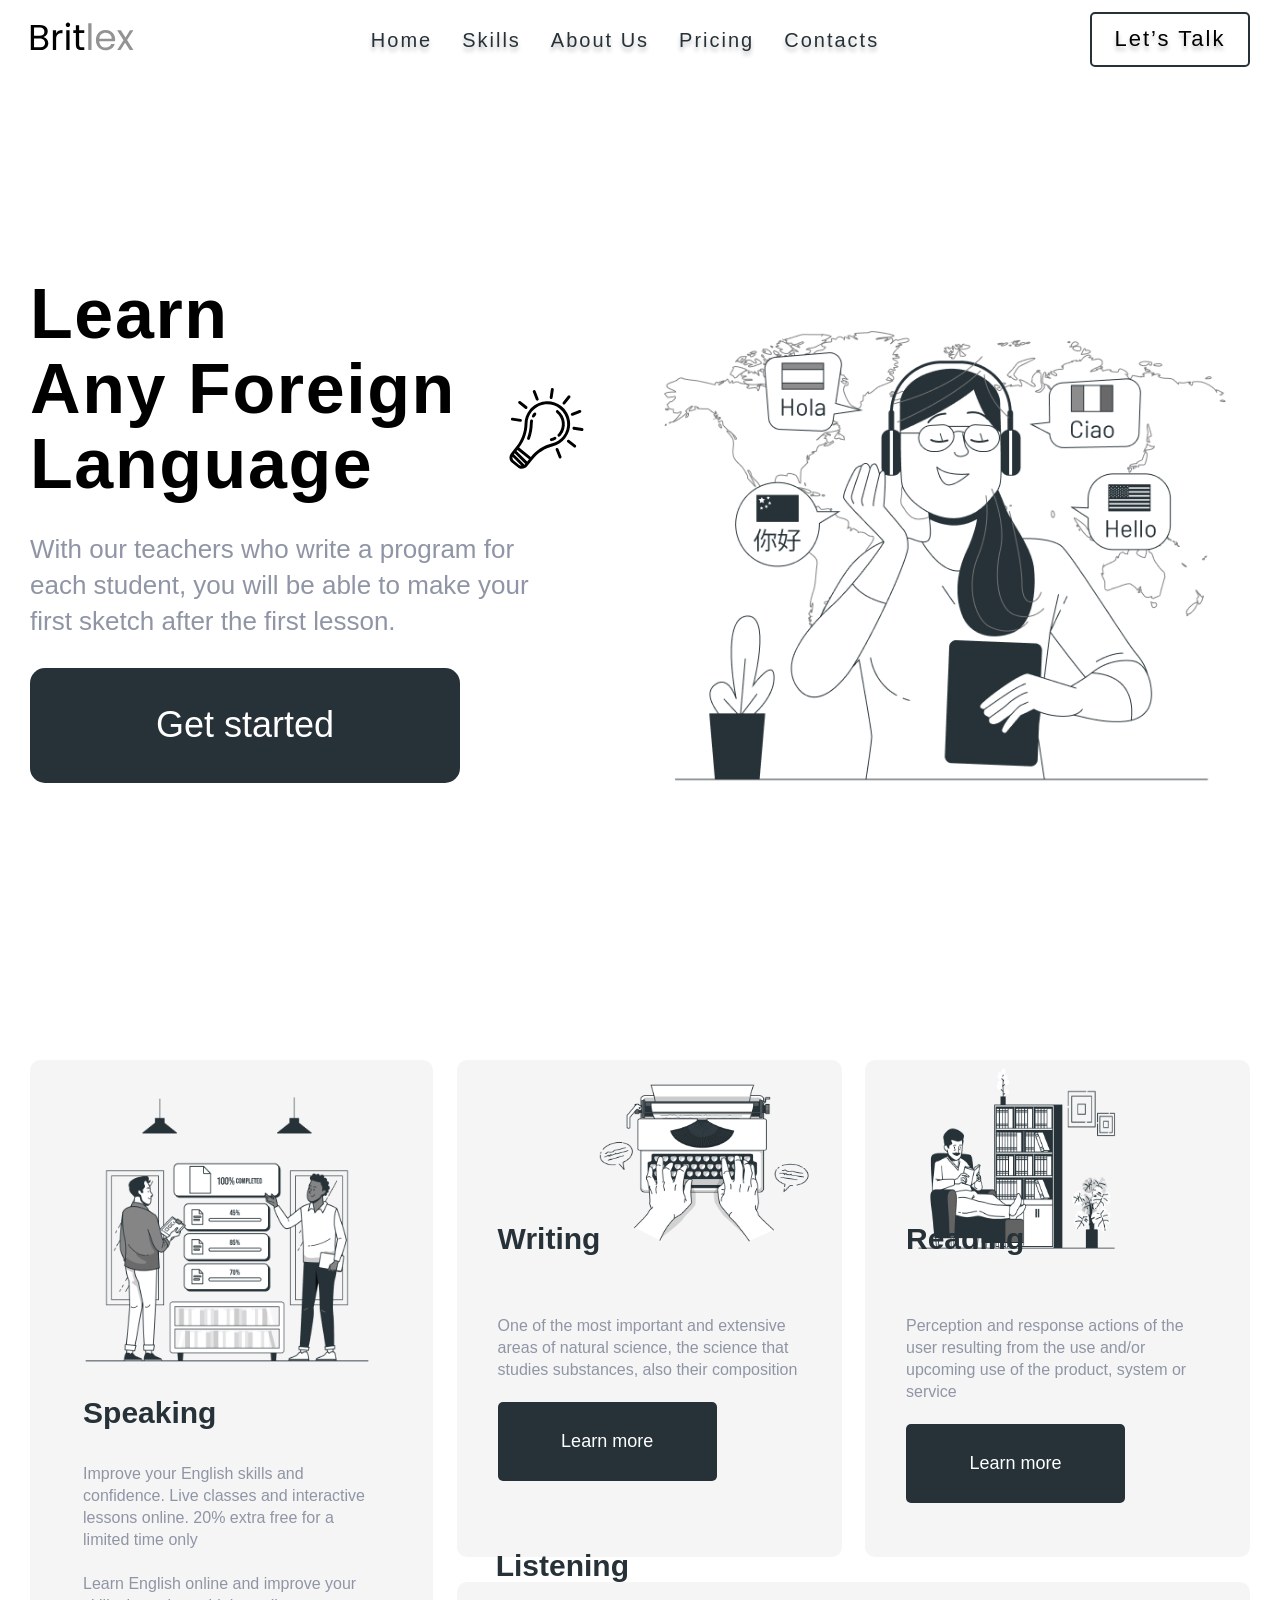
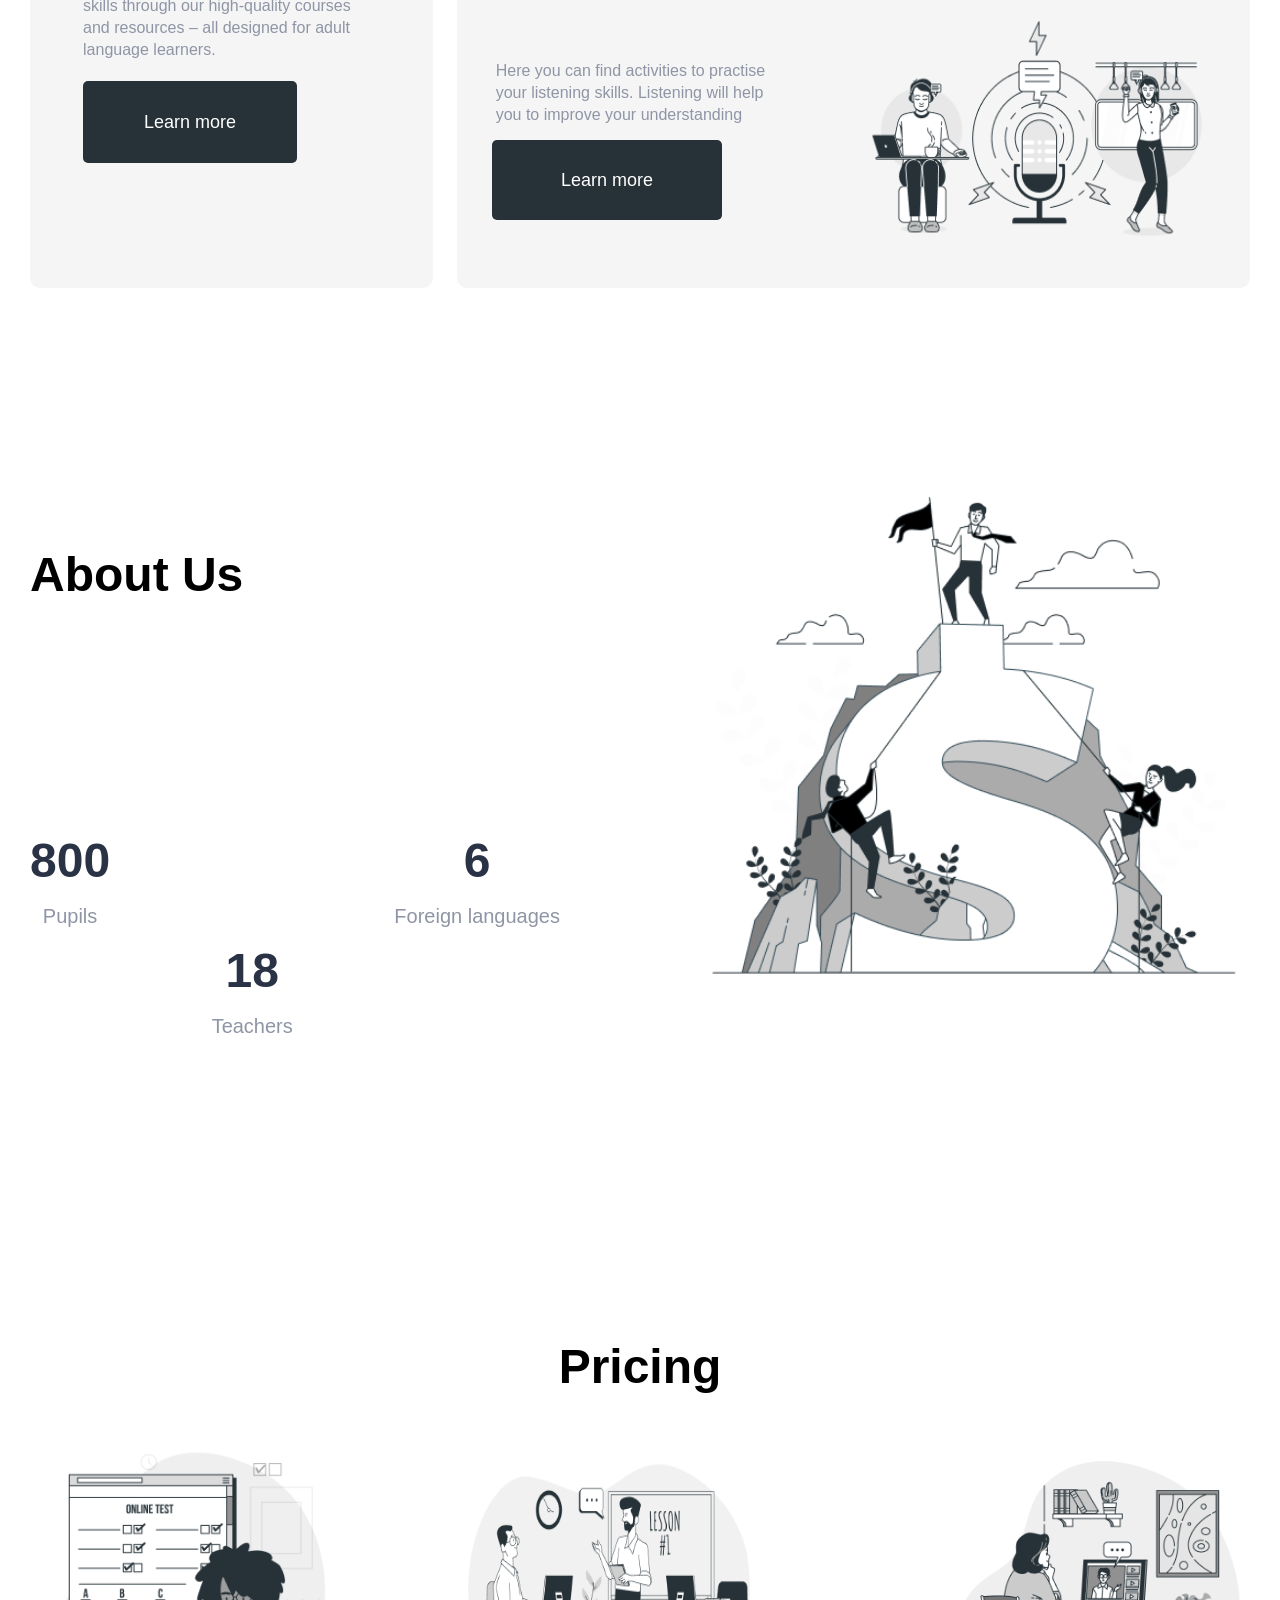
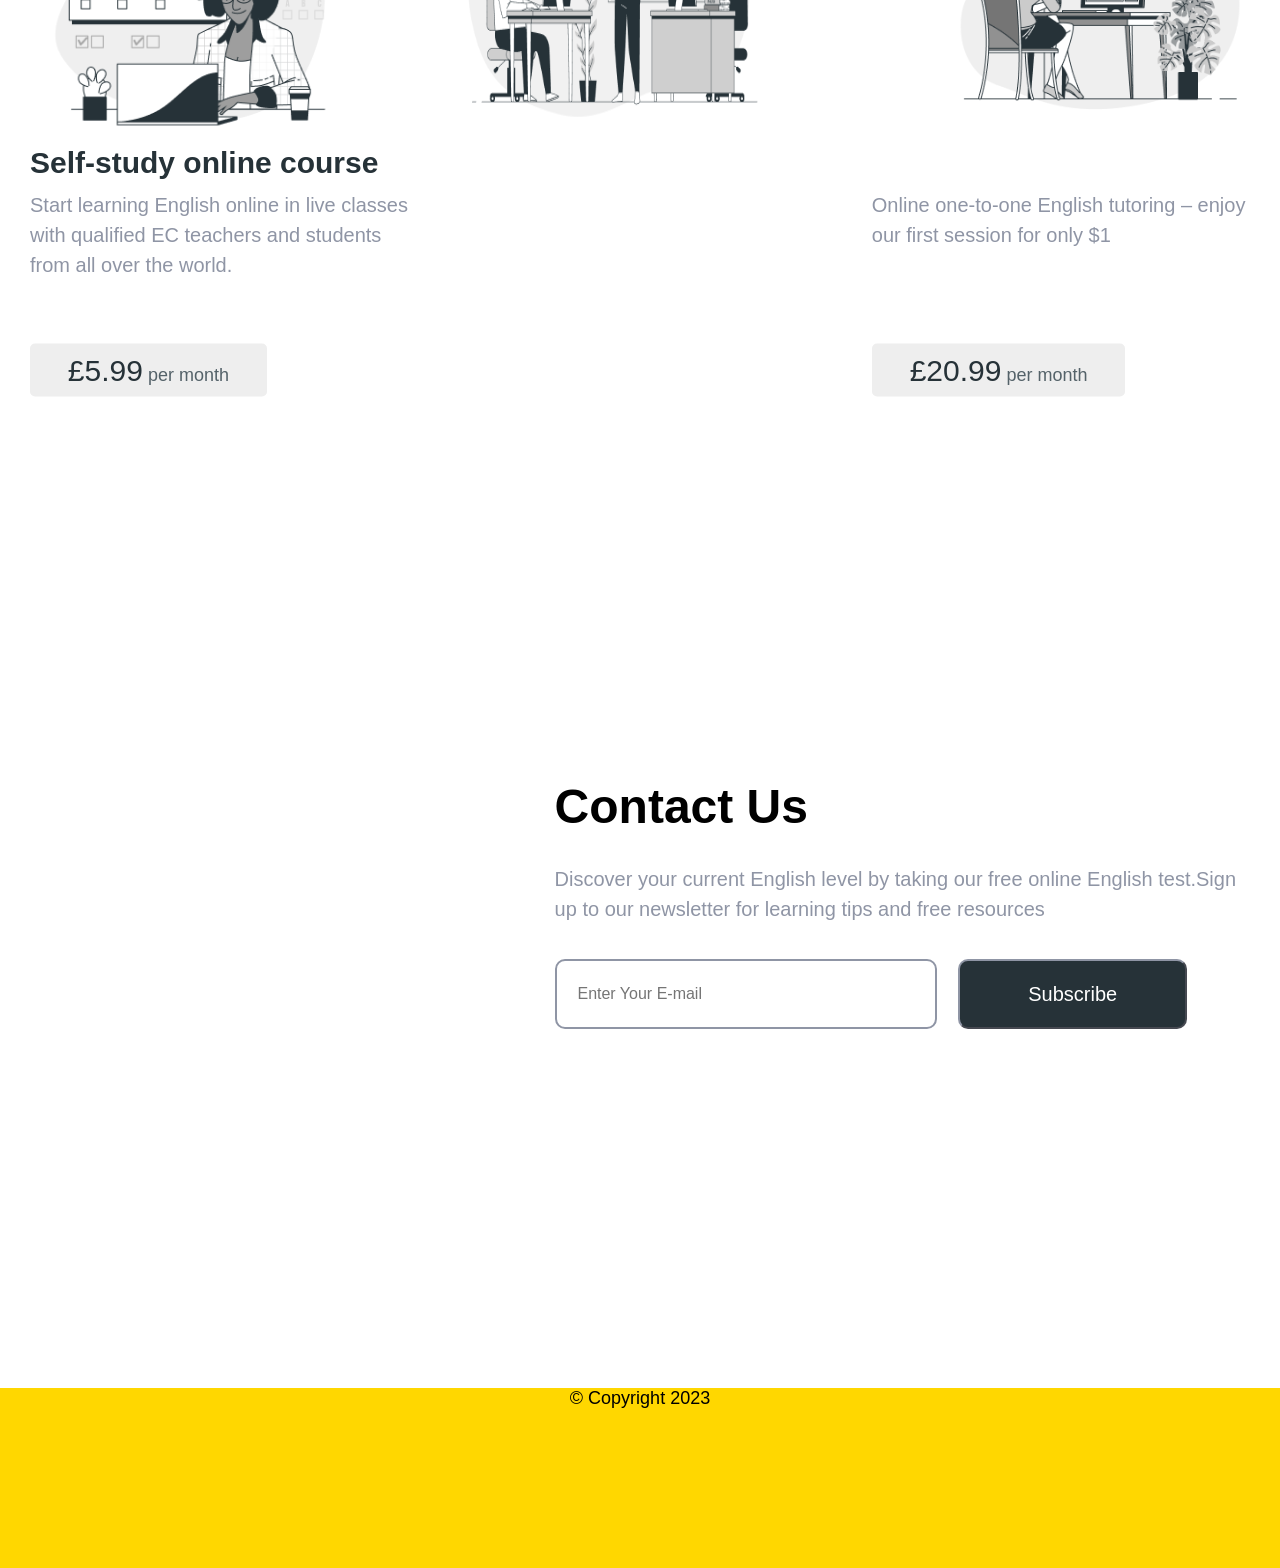
==== commit 29ef91cf: "init" ====
--- a/index.html
+++ b/index.html
@@ -168,8 +168,8 @@
                         <p class="contact-text" data-aos="zoom-in-up">Discover your current English level by taking our free online English test.Sign up to our newsletter for learning tips and free resources</p>
 
                         <form>
-                            <input type="email" placeholder="Enter Your E-mail" class="email-input" onkeyup="validateEmail()" data-aos="zoom-in-up">
-                            <button type="button" id="subscribe-btn" onclick="openPopup()" data-aos="fade-up">Subscribe</button>
+                            <input type="email" placeholder="Enter Your E-mail" class="email-input" onkeyup="validateEmail()" data-aos="zoom-in">
+                            <button type="button" id="subscribe-btn" onclick="openPopup()" data-aos="zoom-in">Subscribe</button>
                             <span id="email-error"></span>
 
                         </form>
@@ -187,28 +187,17 @@
             <!-- Contact Section End -->
 
             <!-- Back to top button Start-->
-            <button class="back-to-top">
-                  <svg
-    xmlns="http://www.w3.org/2000/svg"
-    class="back-to-top-icon"
-    fill="none"
-    viewBox="0 0 24 24"
-    stroke="currentColor"
-  >
-    <path
-      stroke-linecap="round"
-      stroke-linejoin="round"
-      stroke-width="2"
-      d="M7 11l5-5m0 0l5 5m-5-5v12"
-    />
-  </svg>
+            <button class="back-to-top" data-aos="zoom-in">
+                  <img src="./img/back-to-top.svg" class="back-to-top-icon" alt="GoToTOp" >
             </button>
             <!-- Back to top button End-->
         </main>
         <!-- Main End -->
 
         <!-- Footer Start -->
-        <footer class="footer "></footer>
+        <footer id="footer">
+            <center>&copy; Copyright 2023</center>
+        </footer>
         <!-- Footer End -->
     </div>
     <!-- Container End -->
--- a/css/style.css
+++ b/css/style.css
@@ -1379,13 +1379,12 @@
         position: absolute;
         top: 3%;
         text-align: center;
-        margin-bottom: 3%;
     }
     .about-text {
         width: 100%;
         font-size: 14px;
-        line-height: 20px;
-        margin-bottom: 0 0 2% 0;
+        line-height: 21px;
+        margin-bottom: 2%;
     }
     .statistic-block {
         margin: 0 auto;
@@ -1412,8 +1411,7 @@
     }
     .about-right-block img {
         width: 350px;
-        height: 330px;
-        max-height: 100%;
+        height: 360px;
     }
 }
 
@@ -2228,8 +2226,8 @@
 /*  Back to top CSS Start*/
 
 .back-to-top {
-    width: 45px;
-    height: 45px;
+    width: 50px;
+    height: 50px;
     position: fixed;
     right: 2rem;
     bottom: 2rem;
@@ -2238,12 +2236,45 @@
     background: #192a34;
     border: none;
     border-radius: 5px;
+    cursor: pointer;
 }
 
 .back-to-top-icon {
-    width: 30px;
-    height: 30px;
-    color: gold;
+    width: 40px;
+    height: 40px;
+}
+
+.back-to-top:hover {
+    background: #213946;
+}
+
+
+/*  Back to top Responsive 768px*/
+
+@media(max-width:768px) {
+    .back-to-top {
+        width: 40px;
+        height: 40px;
+        border-radius: 3px;
+    }
+    .back-to-top-icon {
+        width: 30px;
+        height: 30px;
+    }
+}
+
+
+/*  Back to top Responsive 380px*/
+
+@media(max-width:380px) {
+    .back-to-top {
+        width: 30px;
+        height: 30px;
+    }
+    .back-to-top-icon {
+        width: 22px;
+        height: 22px;
+    }
 }
 
 
@@ -2255,5 +2286,15 @@
 
 /* Footer Block CSS Start*/
 
+#footer {
+    width: 100%;
+    height: 20vh;
+    background: gold;
+}
+
+center {
+    font-size: 18px;
+}
+
 
 /* Footer Block CSS End*/
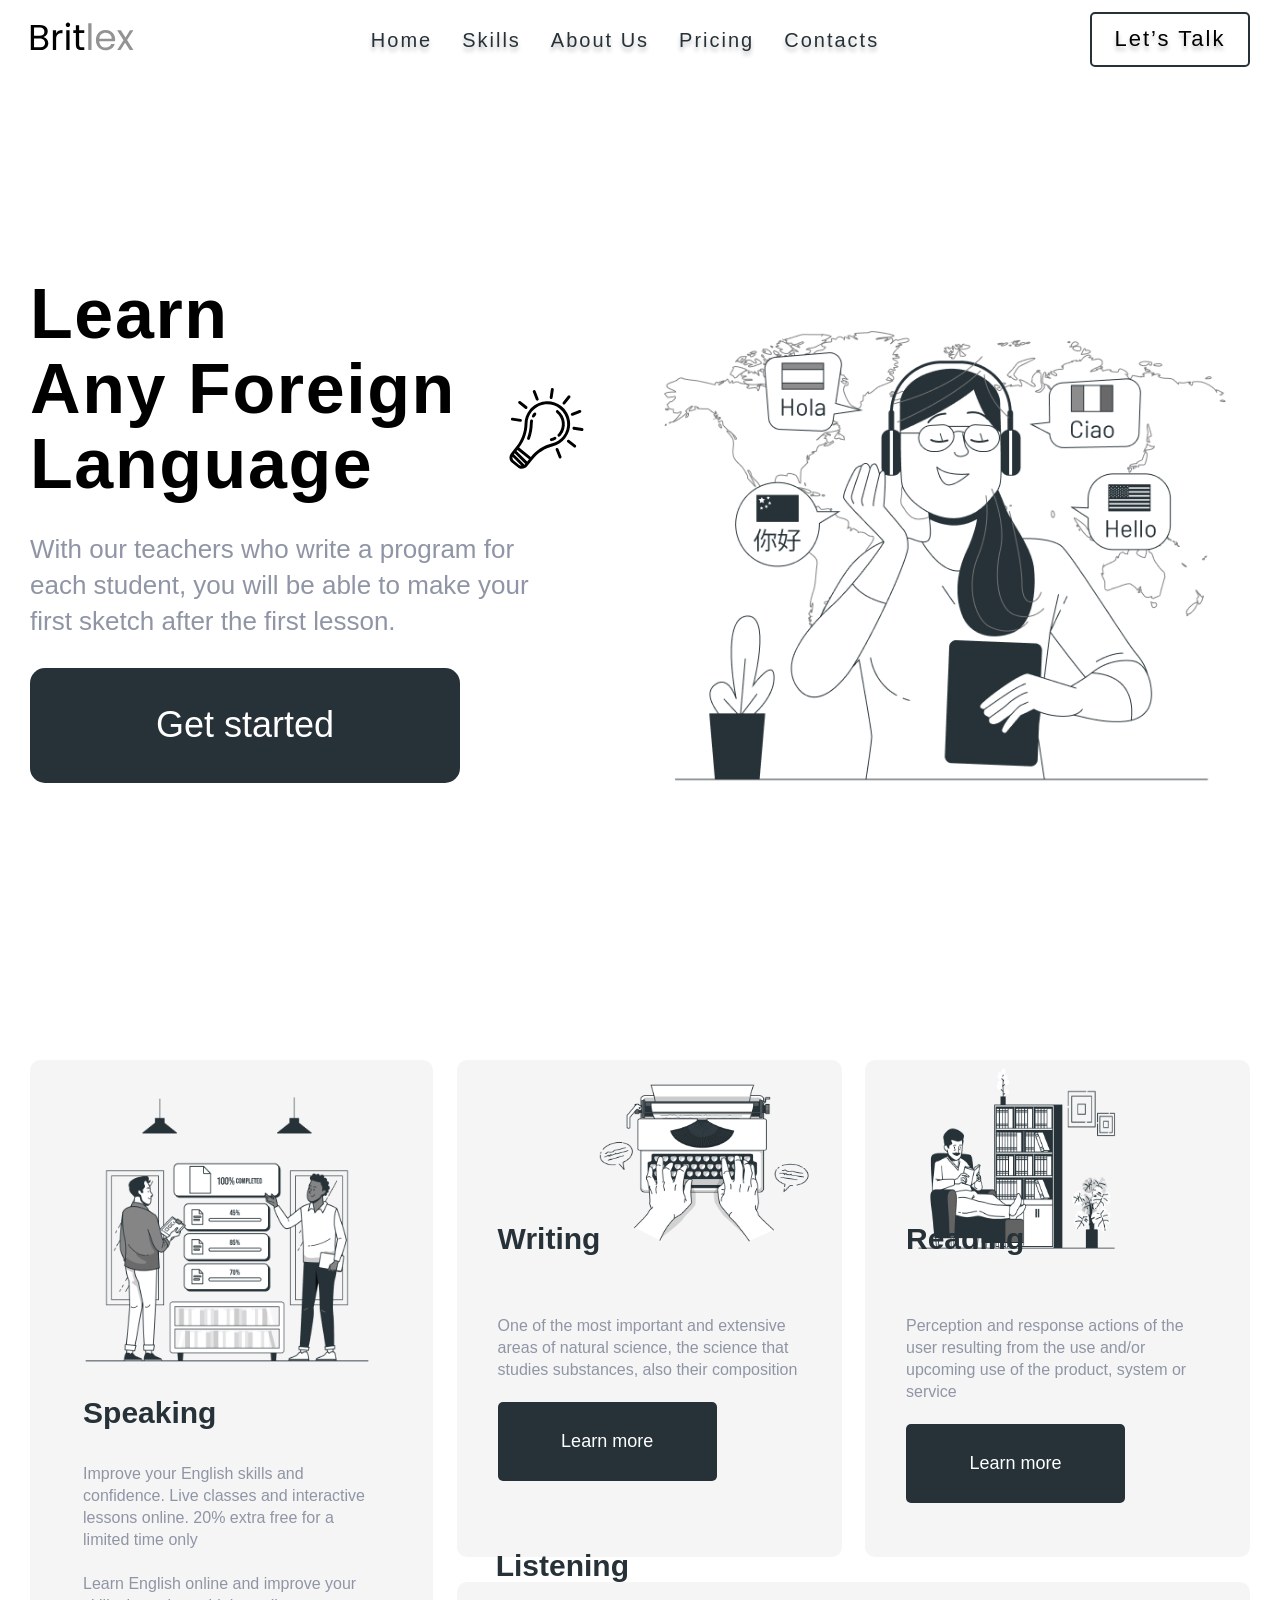
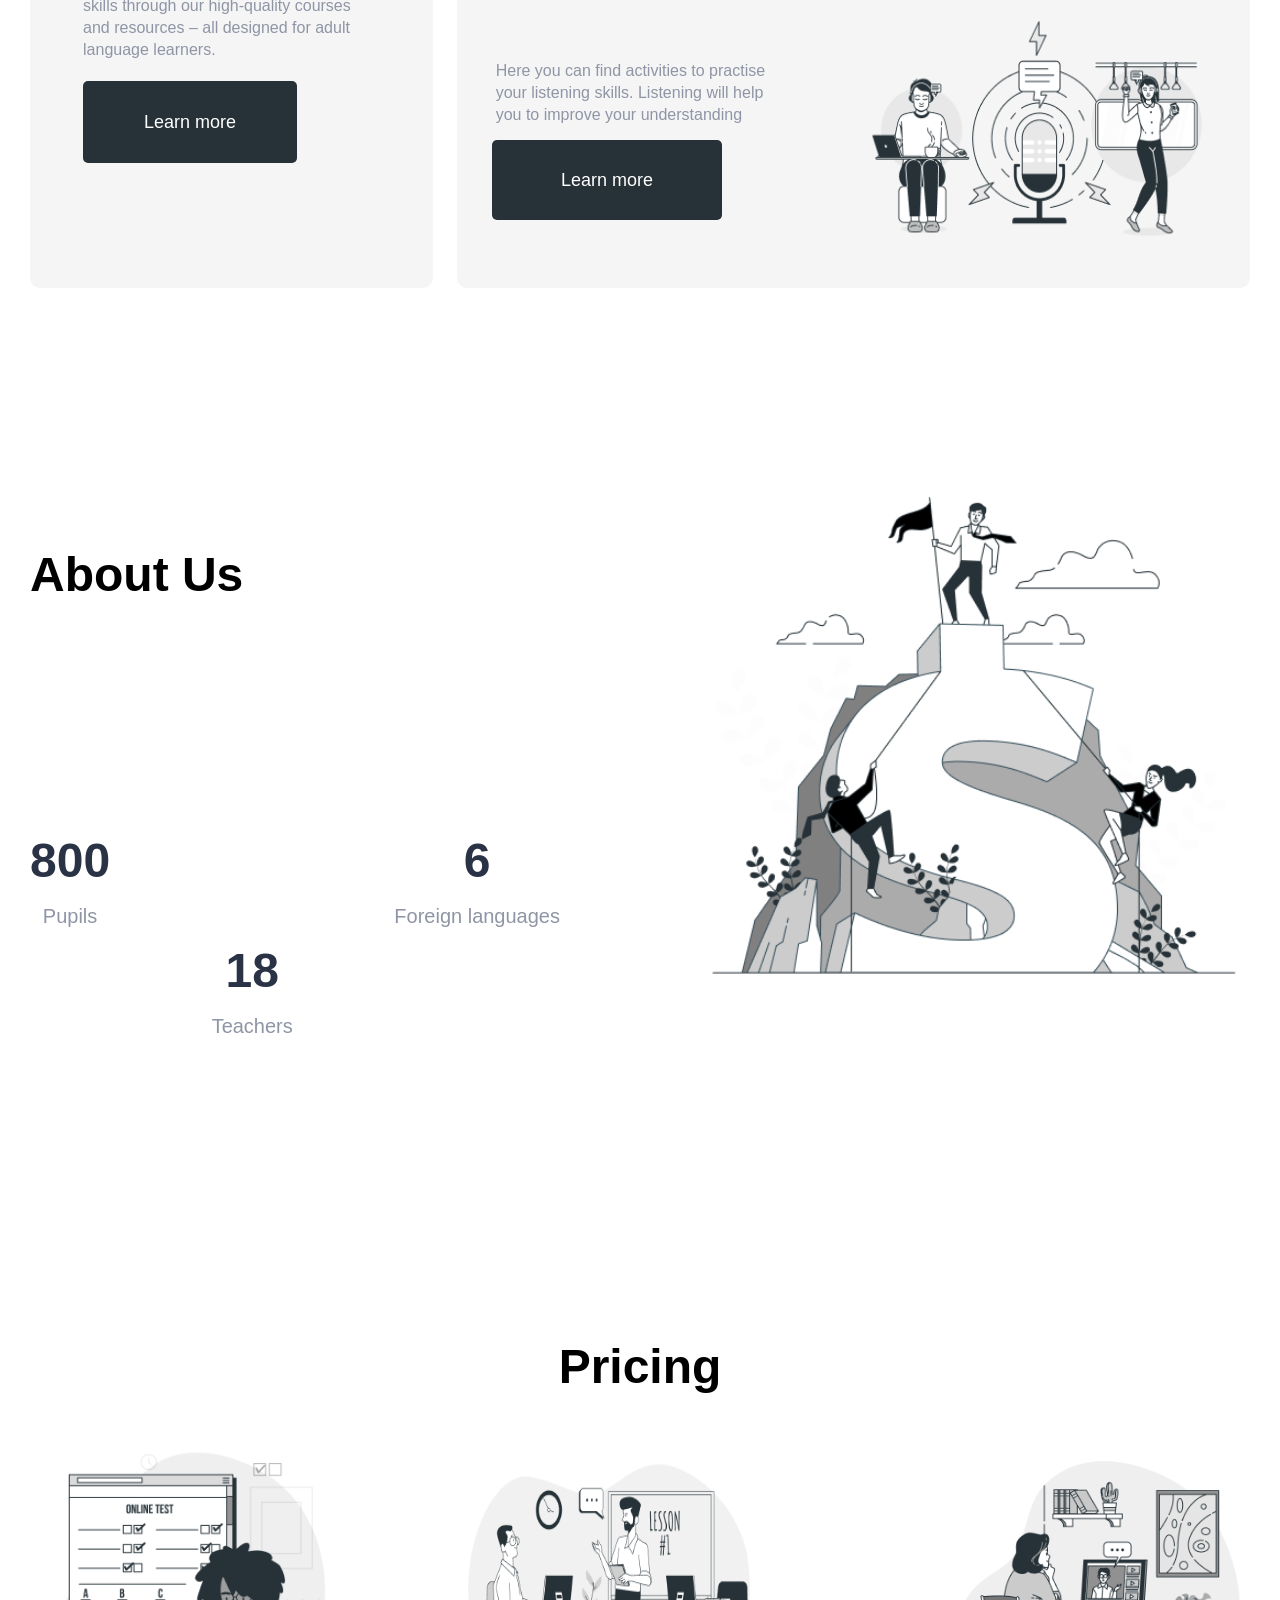
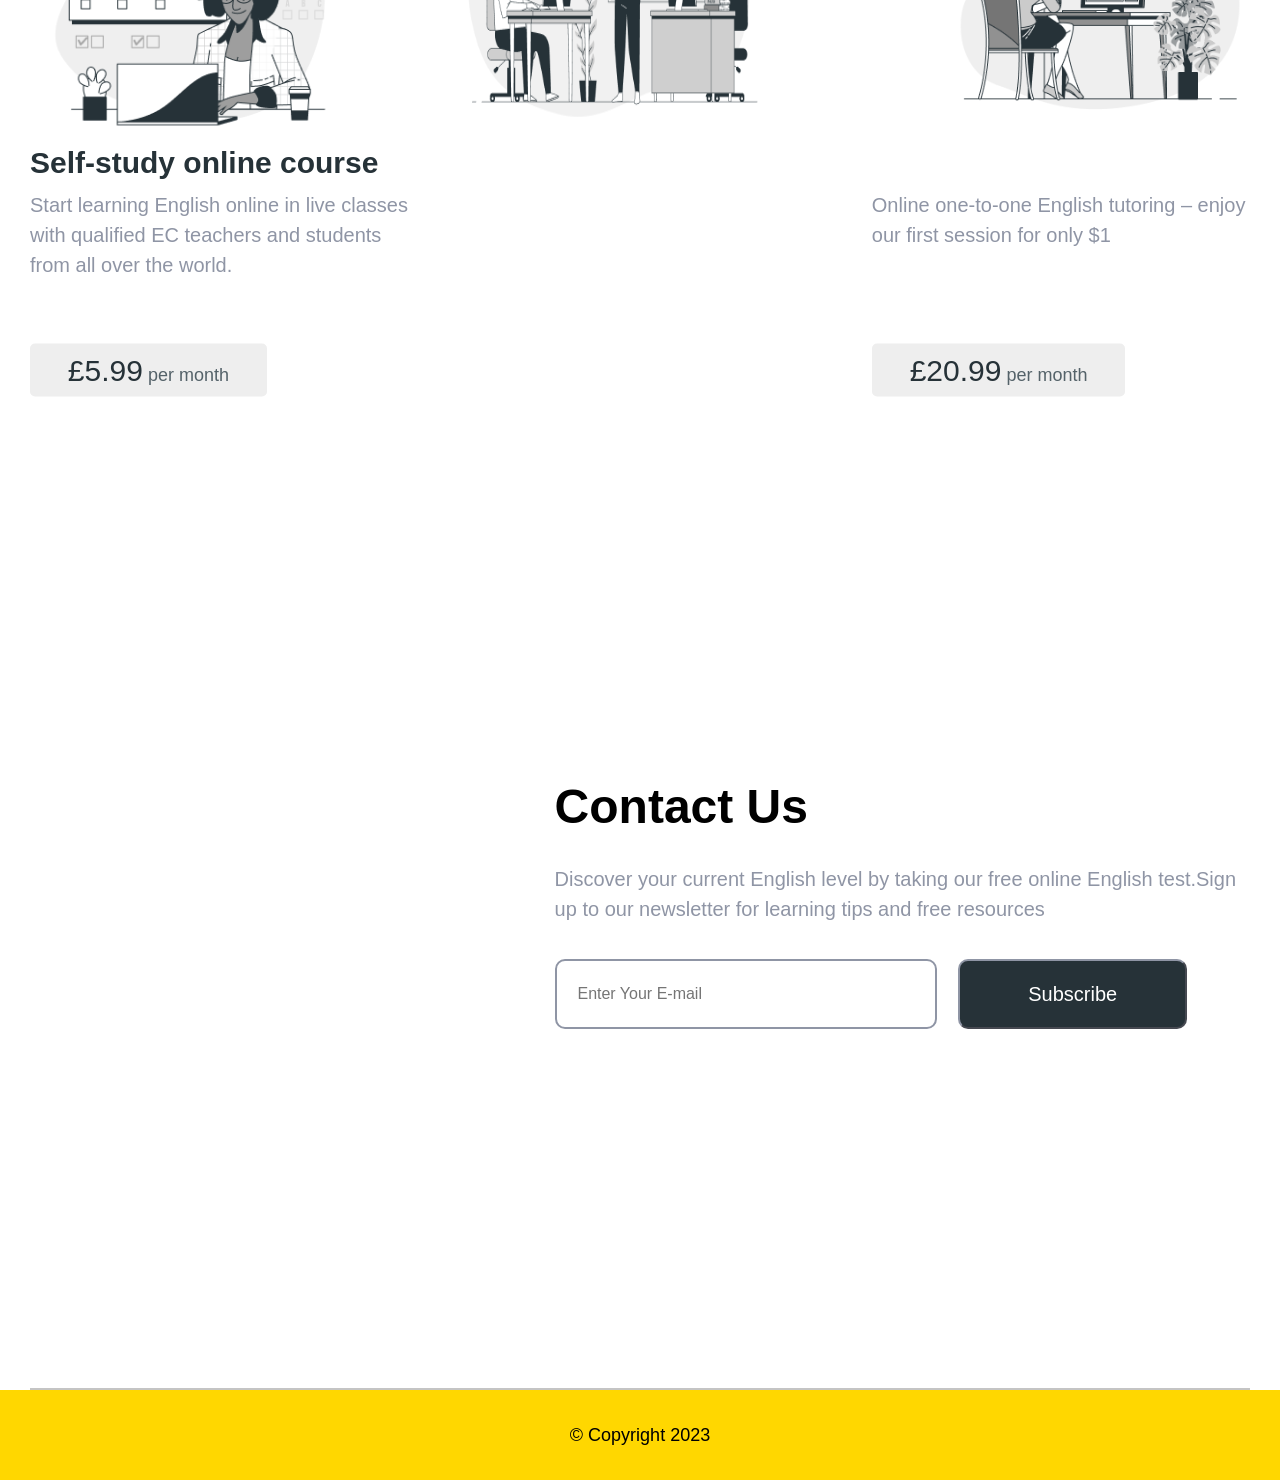
==== commit 1264a361: "init" ====
--- a/index.html
+++ b/index.html
@@ -183,14 +183,16 @@
                     <button type="button" onclick="closePopup() ">OK</button>
                 </div>
                 <!-- Popup - Dialog Box End-->
+
             </section>
             <!-- Contact Section End -->
-
+            <hr class="horizon-line">
             <!-- Back to top button Start-->
             <button class="back-to-top" data-aos="zoom-in">
                   <img src="./img/back-to-top.svg" class="back-to-top-icon" alt="GoToTOp" >
             </button>
             <!-- Back to top button End-->
+
         </main>
         <!-- Main End -->
 
--- a/css/style.css
+++ b/css/style.css
@@ -1807,6 +1807,7 @@
     justify-content: space-between;
     align-items: center;
     gap: 5%;
+    /* border-bottom: 2px solid blue; */
 }
 
 .contact-img-block {
@@ -1996,6 +1997,7 @@
 @media (max-width: 620px) {
     #contact {
         height: max-content;
+        margin-bottom: 10%;
     }
     .contact-flex {
         height: 100%;
@@ -2099,6 +2101,12 @@
     #subscribe-btn::before {
         border-radius: 5px;
     }
+}
+
+.horizon-line {
+    background: #c4c4c4;
+    border: 1px solid #c4c4c4;
+    margin: 0 30px;
 }
 
 
@@ -2288,7 +2296,10 @@
 
 #footer {
     width: 100%;
-    height: 20vh;
+    height: 10vh;
+    display: flex;
+    align-items: center;
+    justify-content: center;
     background: gold;
 }
 
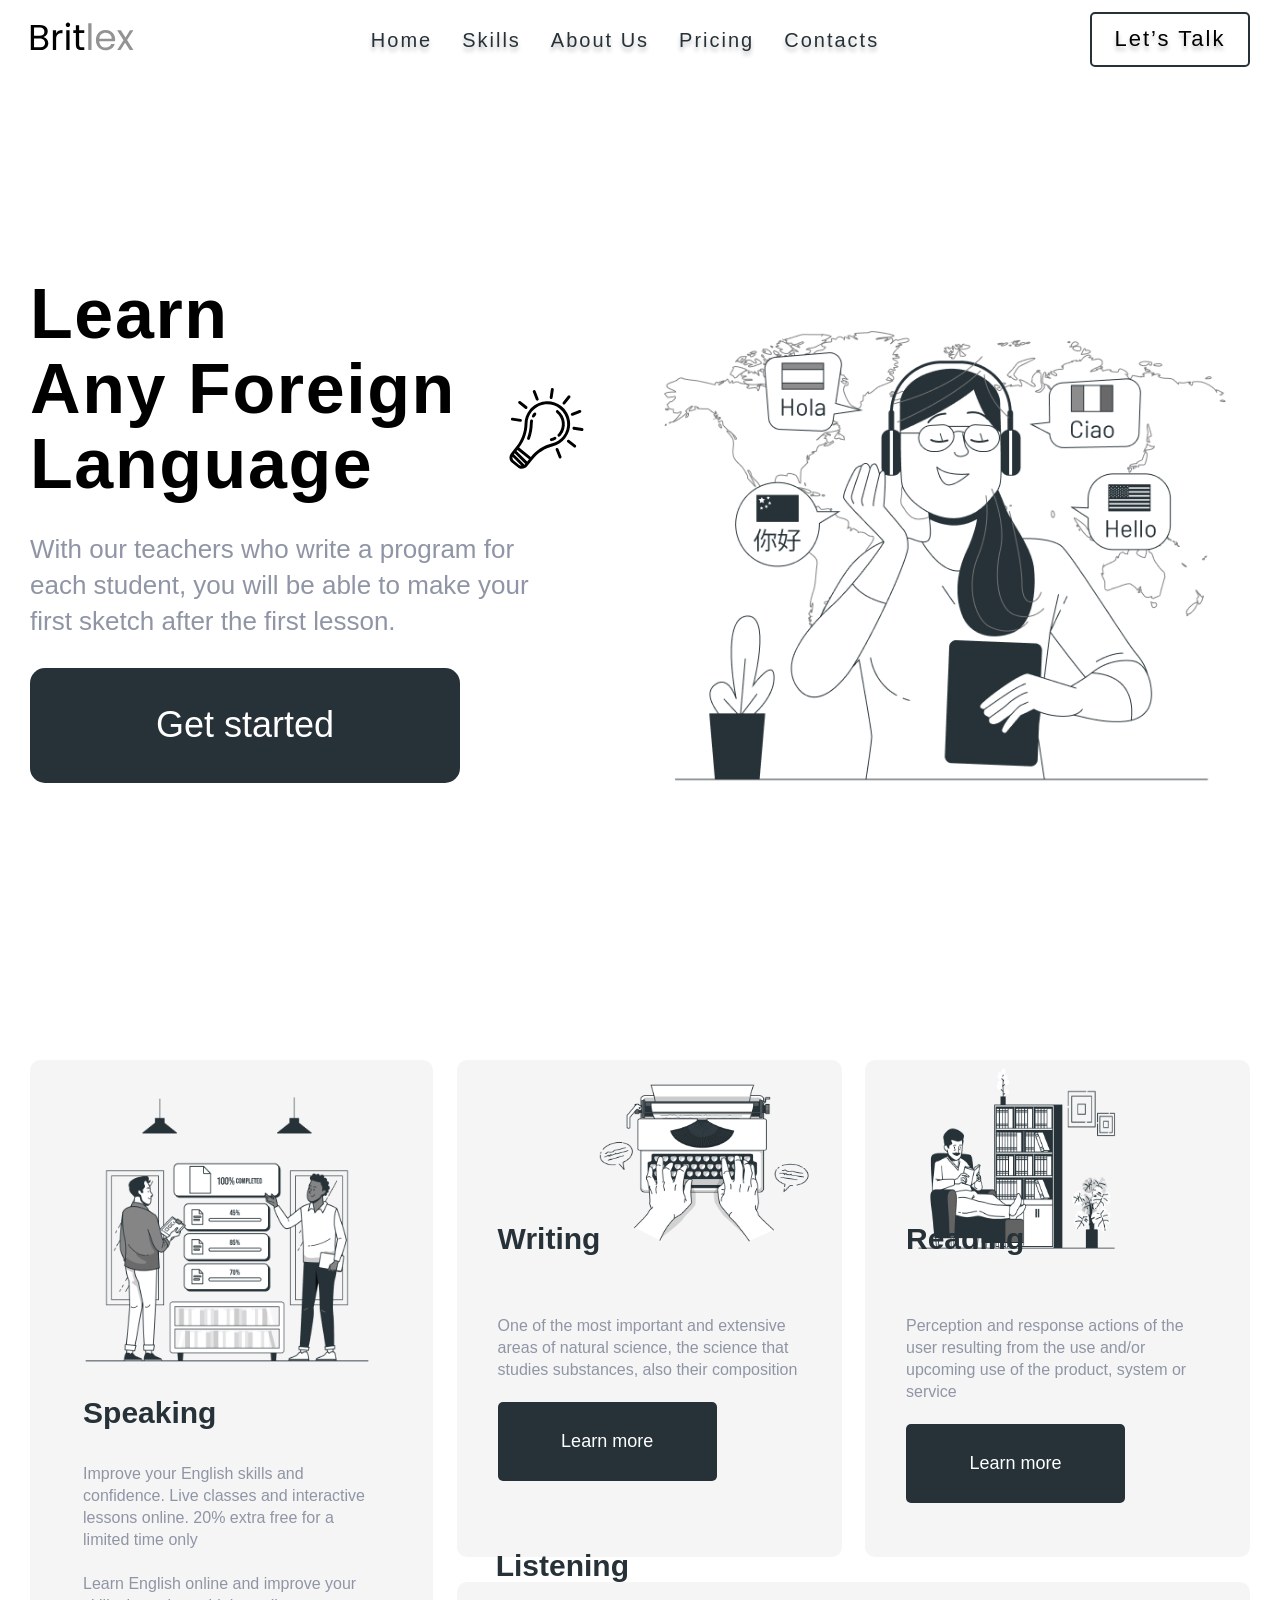
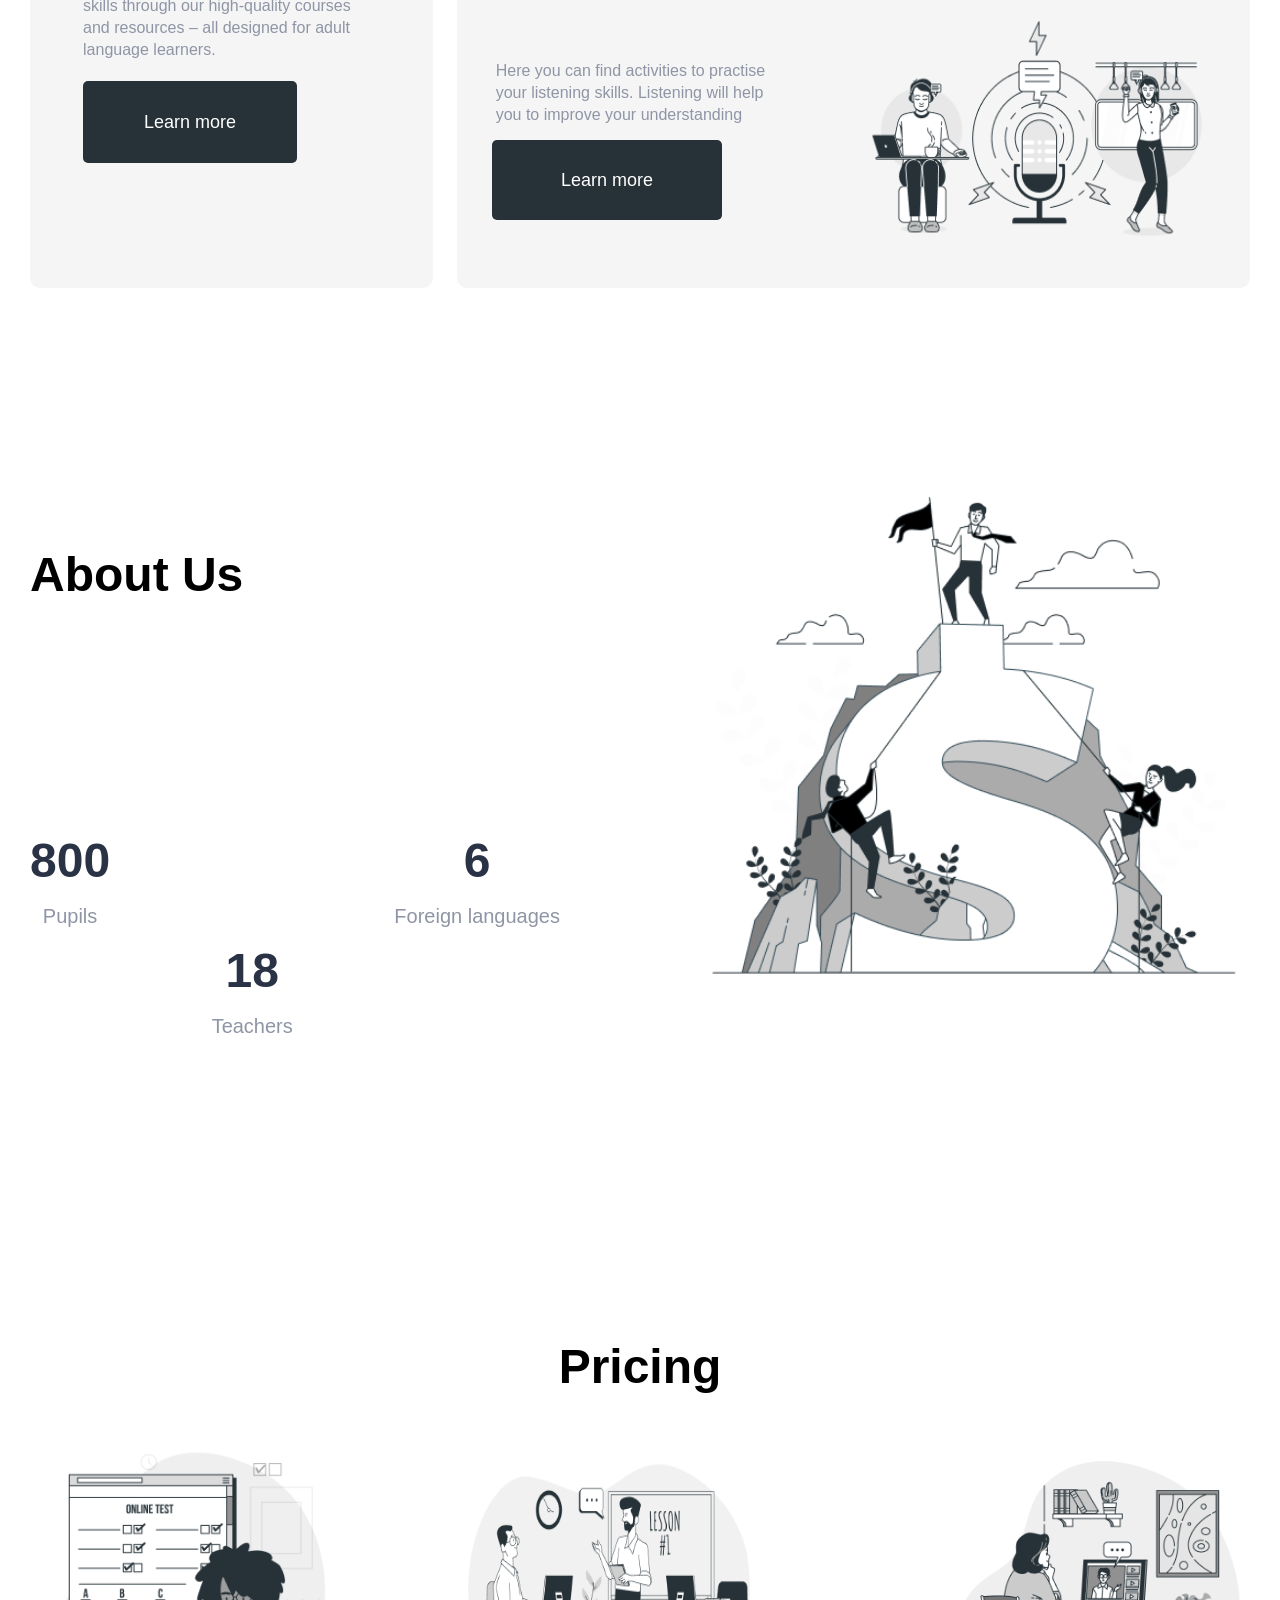
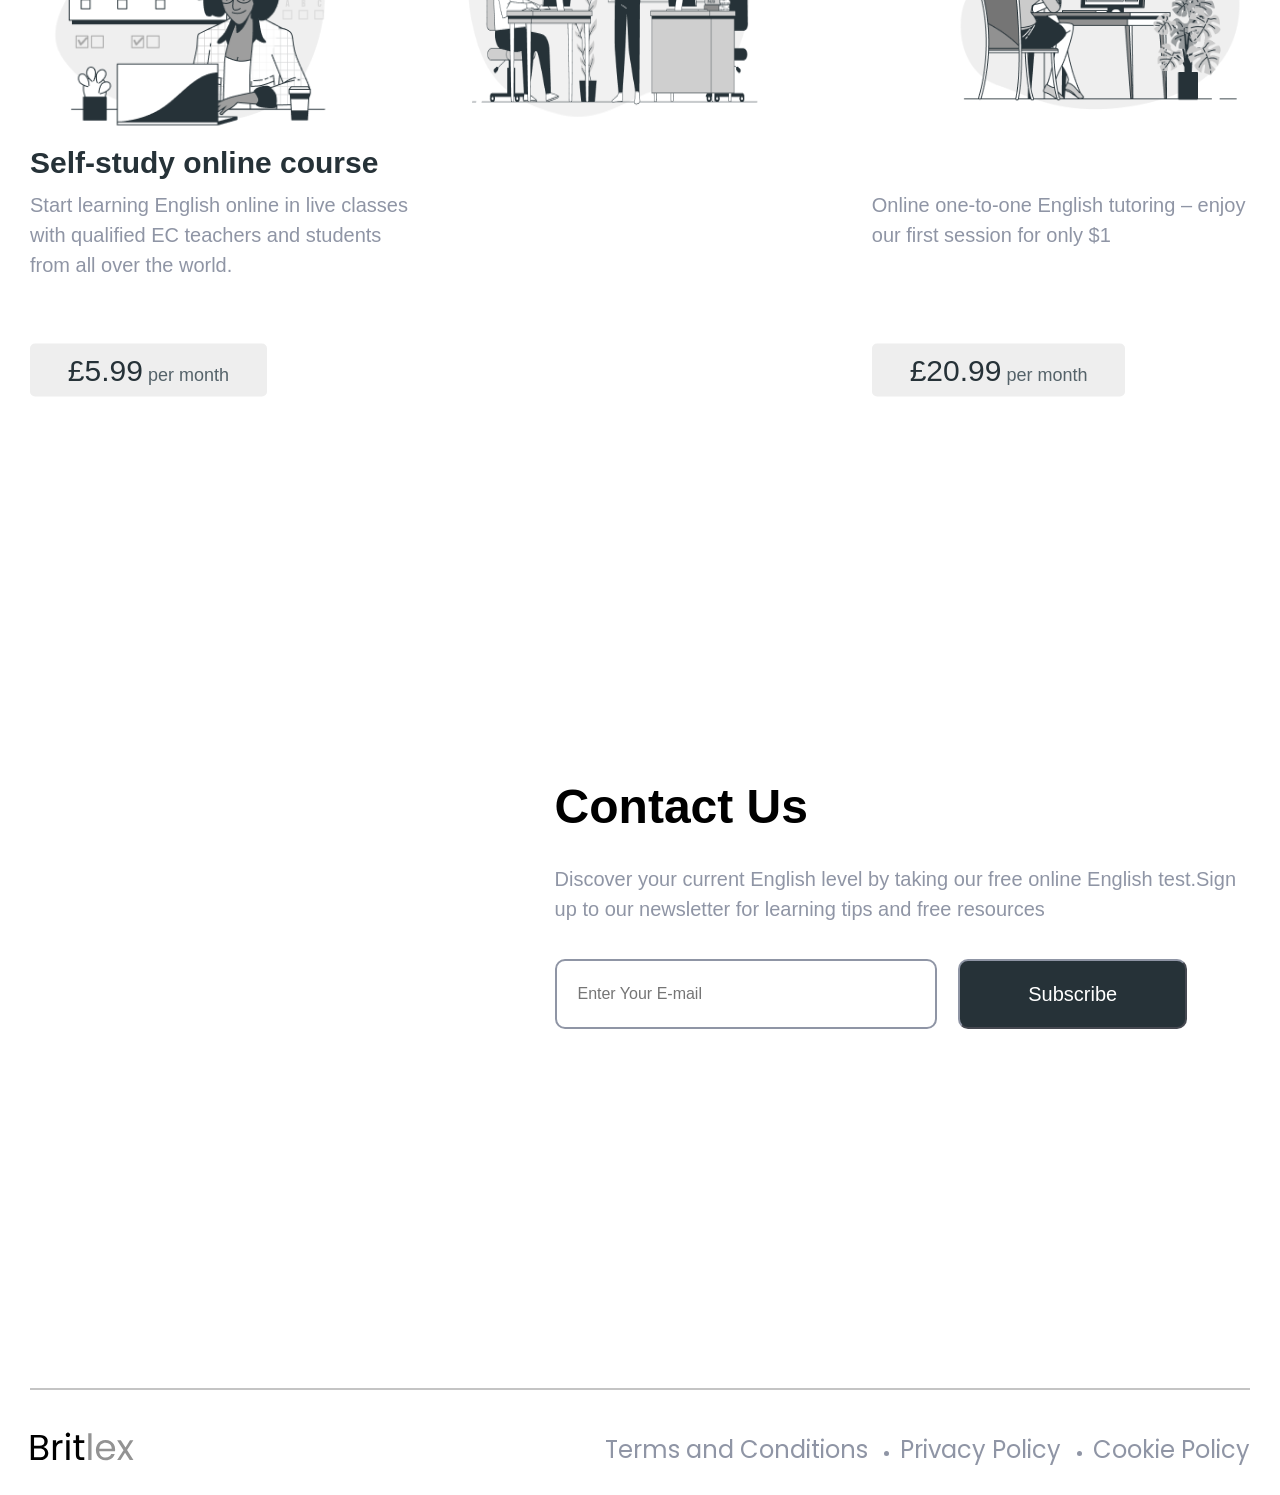
==== commit 7f332ca7: "commit......." ====
--- a/index.html
+++ b/index.html
@@ -186,7 +186,9 @@
 
             </section>
             <!-- Contact Section End -->
+            <!-- Horizon Line  Start-->
             <hr class="horizon-line">
+            <!-- Horizon Line  End-->
             <!-- Back to top button Start-->
             <button class="back-to-top" data-aos="zoom-in">
                   <img src="./img/back-to-top.svg" class="back-to-top-icon" alt="GoToTOp" >
@@ -198,7 +200,20 @@
 
         <!-- Footer Start -->
         <footer id="footer">
-            <center>&copy; Copyright 2023</center>
+            <div class="logo footer-logo">
+                <a href="#"><img src="./img/britlex-logo.svg" alt="Logo"></a>
+            </div>
+            <ul class="footer-lists">
+                <li>
+                    <a href="#">Terms and Conditions</a>
+                </li>
+                <li>
+                    <a href="#">Privacy Policy</a>
+                </li>
+                <li>
+                    <a href="#">Cookie Policy</a>
+                </li>
+            </ul>
         </footer>
         <!-- Footer End -->
     </div>
--- a/css/style.css
+++ b/css/style.css
@@ -1,2311 +1,2273 @@
-/*Import Poppins Font family */
-
-@import url("https://fonts.googleapis.com/css2?family=Poppins:wght@400;500;600;700;900&display=swap");
-
-/* All */
-
-* {
-    margin: 0;
-    padding: 0;
-    box-sizing: border-box;
-}
-
-html {
-    scroll-behavior: smooth;
-}
-
-
-/* Body */
-
-body {
-    width: 100%;
-    height: 100%;
-    font-family: "Popins", sans-serif;
-}
-
-
-/* Scrollbar */
-
-::-webkit-scrollbar {
-    min-width: 1.2vw;
-}
-
-::-webkit-scrollbar-track {
-    background: #e2e2e2;
-    border-radius: 50px;
-}
-
-::-webkit-scrollbar-thumb {
-    border: 0.2vw solid #e2e2e2;
-    border-radius: 50px;
-    background: linear-gradient(#263238, #003, #49515e);
-}
-
-
-/* Conatiner CSS */
-
-.container {
-    margin: 0 auto;
-    width: 100%;
-    height: 100%;
-    background: #ffffff;
-}
-
-
-/* Header CSS Start */
-
-.header {
-    width: 100%;
-    height: 80px;
-    position: relative;
-    display: flex;
-    align-items: center;
-    background: transparent;
-    transition: all 0.3s ease-out;
-    overflow: hidden;
-}
-
-
-/* Logo */
-
-.logo {
-    position: absolute;
-    left: 30px;
-    z-index: 999;
-    color: #fff;
-    font-size: 30px;
-}
-
-
-/* Navbar Menu*/
-
-#navbar {
-    width: 100%;
-    height: 100%;
-    transition: 0.5s ease;
-    display: flex;
-    justify-content: center;
-    align-items: center;
-    align-items: center;
-}
-
-#navbar ul {
-    display: flex;
-    flex-direction: row;
-    align-items: center;
-}
-
-#navbar ul li {
-    list-style: none;
-    display: inline-block;
-    padding: 0 15px;
-}
-
-#navbar ul li a {
-    width: 100%;
-    text-decoration: none;
-    letter-spacing: 2px;
-    font-style: normal;
-    font-weight: 500;
-    font-size: 20px;
-    line-height: 30px;
-    text-shadow: 0px 4px 4px rgba(0, 0, 0, 0.25);
-    color: #263238;
-    transition: all 0.3s ease;
-    position: relative;
-}
-
-#navbar ul li a:hover {
-    color: gold;
-}
-
-
-/* Let's talk btn link*/
-
-#navbar ul li .talk-btn {
-    position: absolute;
-    top: 12px;
-    right: 30px;
-    padding: 7px 10px;
-    width: 160px;
-    height: 55px;
-    text-align: center;
-    border: 2px solid #263238;
-    border-radius: 5px;
-    font-style: normal;
-    font-weight: 400;
-    font-size: 22px;
-    line-height: 36px;
-    transition: all 0.5s ease;
-    color: #000000;
-    overflow: hidden;
-}
-
-#navbar ul li .talk-btn:hover {
-    color: gold;
-    border: none;
-}
-
-#navbar ul li .talk-btn::before {
-    content: "";
-    position: absolute;
-    left: 50%;
-    top: 50%;
-    transform: translate(-50%, -50%);
-    width: 0;
-    height: 100%;
-    background: #263238;
-    z-index: -1;
-    transition: all 0.6s ease;
-}
-
-#navbar ul li .talk-btn:hover::before {
-    width: 100%;
-}
-
-
-/* Header Responsive 992px */
-
-@media (max-width: 992px) {
-    .logo a img {
-        width: 89px;
-        height: 45px;
-    }
-    #navbar ul li a {
-        font-weight: 500;
-        font-size: 16px;
-    }
-    #navbar ul li .talk-btn {
-        position: absolute;
-        top: 15px;
-        right: 30px;
-        width: 125px;
-        height: 45px;
-        font-size: 18px;
-        line-height: 27px;
-    }
-}
-
-
-/* Header Responsive 768px */
-
-@media (max-width: 768px) {
-    /* Header */
+    /*Import Poppins Font family */
+    
+    @import url("https://fonts.googleapis.com/css2?family=Poppins:wght@400;500;600;700;900&display=swap");
+    /* All */
+    
+    * {
+        margin: 0;
+        padding: 0;
+        box-sizing: border-box;
+    }
+    
+    html {
+        scroll-behavior: smooth;
+    }
+    /* Body */
+    
+    body {
+        width: 100%;
+        height: 100%;
+        font-family: "Popins", sans-serif;
+    }
+    /* Scrollbar */
+    
+     ::-webkit-scrollbar {
+        min-width: 1.2vw;
+    }
+    
+     ::-webkit-scrollbar-track {
+        background: #e2e2e2;
+        border-radius: 50px;
+    }
+    
+     ::-webkit-scrollbar-thumb {
+        border: 0.2vw solid #e2e2e2;
+        border-radius: 50px;
+        background: linear-gradient(#263238, #003, #49515e);
+    }
+    /* Conatiner CSS */
+    
+    .container {
+        margin: 0 auto;
+        width: 100%;
+        height: 100%;
+        background: #ffffff;
+    }
+    /* Header CSS Start */
+    
     .header {
         width: 100%;
         height: 80px;
         position: relative;
         display: flex;
-        justify-content: space-around;
         align-items: center;
-    }
+        background: transparent;
+        transition: all 0.3s ease-out;
+        overflow: hidden;
+    }
+    /* Logo */
+    
     .logo {
         position: absolute;
-        top: 15px;
         left: 30px;
-        width: 89px;
-        height: 45px;
-        z-index: 444;
-    }
-    /* Toggle Burger*/
-    #toggle {
-        position: fixed;
-        top: 15px;
-        right: 30px;
         z-index: 999;
-        width: 50px;
-        height: 50px;
-        cursor: pointer;
+        color: #fff;
+        font-size: 30px;
+    }
+    /* Navbar Menu*/
+    
+    #navbar {
+        width: 100%;
+        height: 100%;
+        transition: 0.5s ease;
         display: flex;
         justify-content: center;
         align-items: center;
-    }
-    #toggle::before {
-        content: "";
-        width: 35px;
-        height: 2px;
-        position: absolute;
-        background: #39515e;
-        transform: translateY(-10px);
-        box-shadow: 0 10px #39515e;
-        border-radius: 3px;
-        transition: transform 0.3s ease-in, background 0.4s ease-out, box-shadow 0.5s ease;
-    }
-    #toggle::after {
-        content: "";
-        width: 20px;
-        height: 2px;
-        position: absolute;
-        left: 15%;
-        background: #39515e;
-        transform: translateY(10px);
-        border-radius: 3px;
-        transition: transform 0.3s ease-in, background 0.4s ease-out;
-    }
-    /* Toggle Active */
-    #toggle.active::before {
-        transform: rotate(45deg);
-        background: red;
-        box-shadow: none;
-    }
-    #toggle.active:after {
-        width: 35px;
-        transform: rotate(-45deg);
-        background: red;
-    }
-    /* Navbar Menu Responsive*/
-    #navbar {
+        align-items: center;
+    }
+    
+    #navbar ul {
         display: flex;
-        flex-direction: column;
-        justify-content: flex-start;
-        position: fixed;
-        top: 0;
-        left: -300px;
-        width: 300px;
-        height: 100%;
-        background: #39515e;
-        transition: 0.5s ease;
-        z-index: 333;
-    }
-    /* Navbar Active */
-    #navbar.active {
-        left: 0px;
-    }
-    /* Navbar unordered list */
-    #navbar ul {
-        display: block;
-        position: relative;
-        top: 15%;
-    }
+        flex-direction: row;
+        align-items: center;
+    }
+    
     #navbar ul li {
         list-style: none;
         display: inline-block;
-        width: 100%;
-        padding: 15px 40px;
-    }
+        padding: 0 15px;
+    }
+    
     #navbar ul li a {
-        color: #fff;
+        width: 100%;
         text-decoration: none;
         letter-spacing: 2px;
-        font-size: 23px;
+        font-style: normal;
         font-weight: 500;
+        font-size: 20px;
         line-height: 30px;
         text-shadow: 0px 4px 4px rgba(0, 0, 0, 0.25);
-    }
-    /* Let's talk btn link responsive */
+        color: #263238;
+        transition: all 0.3s ease;
+        position: relative;
+    }
+    
+    #navbar ul li a:hover {
+        color: gold;
+    }
+    /* Let's talk btn link*/
+    
     #navbar ul li .talk-btn {
         position: absolute;
-        top: 310px;
-        left: 30px;
-        width: 180px;
-        height: 50px;
-        font-size: 20px;
-        padding: 11px 0;
+        top: 12px;
+        right: 30px;
+        padding: 7px 10px;
+        width: 160px;
+        height: 55px;
+        text-align: center;
+        border: 2px solid #263238;
+        border-radius: 5px;
+        font-style: normal;
+        font-weight: 400;
+        font-size: 22px;
+        line-height: 36px;
+        transition: all 0.5s ease;
+        color: #000000;
+        overflow: hidden;
+    }
+    
+    #navbar ul li .talk-btn:hover {
+        color: gold;
         border: none;
-        border-radius: 50px;
-        color: gold;
-        background: #001;
-        transition: all 0.4s ease-in;
-    }
-    #navbar ul li .talk-btn:hover {
-        background: #b3b3b3;
-        color: #001;
-    }
-}
-
-
-/* -Header Responsive 380px */
-
-@media (max-width: 380px) {
-    #navbar {
+    }
+    
+    #navbar ul li .talk-btn::before {
+        content: "";
+        position: absolute;
+        left: 50%;
+        top: 50%;
+        transform: translate(-50%, -50%);
+        width: 0;
+        height: 100%;
+        background: #263238;
+        z-index: -1;
+        transition: all 0.6s ease;
+    }
+    
+    #navbar ul li .talk-btn:hover::before {
+        width: 100%;
+    }
+    /* Header Responsive 992px */
+    
+    @media (max-width: 992px) {
+        .logo a img {
+            width: 89px;
+            height: 45px;
+        }
+        #navbar ul li a {
+            font-weight: 500;
+            font-size: 16px;
+        }
+        #navbar ul li .talk-btn {
+            position: absolute;
+            top: 15px;
+            right: 30px;
+            width: 125px;
+            height: 45px;
+            font-size: 18px;
+            line-height: 27px;
+        }
+    }
+    /* Header Responsive 768px */
+    
+    @media (max-width: 768px) {
+        /* Header */
+        .header {
+            width: 100%;
+            height: 80px;
+            position: relative;
+            display: flex;
+            justify-content: space-around;
+            align-items: center;
+        }
+        .logo {
+            position: absolute;
+            top: 15px;
+            left: 30px;
+            width: 89px;
+            height: 45px;
+            z-index: 444;
+        }
+        /* Toggle Burger*/
+        #toggle {
+            position: fixed;
+            top: 15px;
+            right: 30px;
+            z-index: 999;
+            width: 50px;
+            height: 50px;
+            cursor: pointer;
+            display: flex;
+            justify-content: center;
+            align-items: center;
+        }
+        #toggle::before {
+            content: "";
+            width: 35px;
+            height: 2px;
+            position: absolute;
+            background: #39515e;
+            transform: translateY(-10px);
+            box-shadow: 0 10px #39515e;
+            border-radius: 3px;
+            transition: transform 0.3s ease-in, background 0.4s ease-out, box-shadow 0.5s ease;
+        }
+        #toggle::after {
+            content: "";
+            width: 20px;
+            height: 2px;
+            position: absolute;
+            left: 15%;
+            background: #39515e;
+            transform: translateY(10px);
+            border-radius: 3px;
+            transition: transform 0.3s ease-in, background 0.4s ease-out;
+        }
+        /* Toggle Active */
+        #toggle.active::before {
+            transform: rotate(45deg);
+            background: red;
+            box-shadow: none;
+        }
+        #toggle.active:after {
+            width: 35px;
+            transform: rotate(-45deg);
+            background: red;
+        }
+        /* Navbar Menu Responsive*/
+        #navbar {
+            display: flex;
+            flex-direction: column;
+            justify-content: flex-start;
+            position: fixed;
+            top: 0;
+            left: -300px;
+            width: 300px;
+            height: 100%;
+            background: #39515e;
+            transition: 0.5s ease;
+            z-index: 333;
+        }
+        /* Navbar Active */
+        #navbar.active {
+            left: 0px;
+        }
+        /* Navbar unordered list */
+        #navbar ul {
+            display: block;
+            position: relative;
+            top: 15%;
+        }
+        #navbar ul li {
+            list-style: none;
+            display: inline-block;
+            width: 100%;
+            padding: 15px 40px;
+        }
+        #navbar ul li a {
+            color: #fff;
+            text-decoration: none;
+            letter-spacing: 2px;
+            font-size: 23px;
+            font-weight: 500;
+            line-height: 30px;
+            text-shadow: 0px 4px 4px rgba(0, 0, 0, 0.25);
+        }
+        /* Let's talk btn link responsive */
+        #navbar ul li .talk-btn {
+            position: absolute;
+            top: 310px;
+            left: 30px;
+            width: 180px;
+            height: 50px;
+            font-size: 20px;
+            padding: 11px 0;
+            border: none;
+            border-radius: 50px;
+            color: gold;
+            background: #001;
+            transition: all 0.4s ease-in;
+        }
+        #navbar ul li .talk-btn:hover {
+            background: #b3b3b3;
+            color: #001;
+        }
+    }
+    /* -Header Responsive 380px */
+    
+    @media (max-width: 380px) {
+        #navbar {
+            display: flex;
+            flex-direction: column;
+            justify-content: flex-start;
+            position: fixed;
+            top: 0;
+            left: -400px;
+            width: 100%;
+            min-height: 100%;
+            background: #192a34;
+            transition: 0.5s ease;
+            z-index: 333;
+        }
+        #navbar ul {
+            margin-left: 5%;
+        }
+    }
+    /* Header CSS End */
+    /* Main Block CSS Start*/
+    
+    .main {
+        width: 100%;
+        height: 100%;
+        /* position: relative; */
+    }
+    /* Home Section CSS Start */
+    
+    #home {
+        width: 100%;
+        min-height: 100vh;
+        padding: 0 30px;
+        position: relative;
+        display: flex;
+        align-items: center;
+        justify-content: space-between;
+    }
+    
+    .home-left-side {
+        width: auto;
+        height: auto;
+    }
+    
+    .home-text-bulb-block {
+        width: 100%;
+        height: auto;
+        display: flex;
+        align-items: center;
+        margin-bottom: 5%;
+    }
+    
+    .home-text-bulb-block .first-heading-text {
+        width: 450px;
+        height: auto;
+        font-style: normal;
+        font-weight: 600;
+        font-size: 70px;
+        line-height: 75px;
+        letter-spacing: 0.1rem;
+        color: #000000;
+        position: relative;
+    }
+    
+    .home-text-bulb-block .first-heading-text::first-line {
+        word-spacing: 100px;
+    }
+    
+    .home-text-bulb-block .img-bulb {
+        display: flex;
+        align-items: center;
+        justify-content: center;
+        width: 125px;
+        height: 125px;
+        margin-top: 14%;
+        border-radius: 50%;
+        background: url("../img/light-bulb-off.svg");
+        background-repeat: no-repeat;
+        background-size: cover;
+        background-position: center;
+        transition: all 2s ease-in-out;
+        animation: animate-bulb 2s linear infinite;
+    }
+    /* Animation For Light-bulb */
+    
+    @keyframes animate-bulb {
+        0%,
+        100% {
+            background: url("../img/light-bulb-off.svg");
+            box-shadow: none;
+        }
+        50% {
+            background: url("../img/light-bulb-on.svg");
+        }
+    }
+    
+    .home-left-side p {
+        width: 520px;
+        height: auto;
+        font-style: normal;
+        font-weight: 400;
+        font-size: 26px;
+        line-height: 36px;
+        color: #8f95a5;
+        margin-bottom: 5%;
+    }
+    
+    .home-left-side .get-started-btn {
+        width: 430px;
+        height: 115px;
+        background: #263238;
+        border: none;
+        border-radius: 15px;
+        font-style: normal;
+        font-weight: 400;
+        font-size: 36px;
+        line-height: 54px;
+        color: #ffffff;
+        text-align: center;
+        position: relative;
+        z-index: 1;
+    }
+    
+    .home-left-side .get-started-btn::before {
+        content: "";
+        position: absolute;
+        top: 50%;
+        left: 0;
+        transform: translate(0%, -50%);
+        width: 0;
+        height: 100%;
+        z-index: -1;
+        border-radius: 15px;
+        transition: all 0.5s ease;
+    }
+    
+    .home-left-side .get-started-btn:hover {
+        color: #003;
+    }
+    
+    .home-left-side .get-started-btn:hover::before {
+        width: 100%;
+        background: gold;
+    }
+    
+    .home-right-side {
+        width: auto;
+        height: auto;
+    }
+    
+    .home-right-side img {
+        max-width: 100%;
+        height: 610px;
+    }
+    /* Main - Home Section Responsive 992px */
+    
+    @media (max-width: 992px) {
+        .home-text-bulb-block .first-heading-text {
+            width: 320px;
+            height: 192px;
+            font-family: "Poppins", sans-serif;
+            font-style: normal;
+            font-weight: 600;
+            font-size: 50px;
+            line-height: 58px;
+            color: #000000;
+        }
+        .home-left-side p {
+            width: 400px;
+            height: auto;
+            color: #8f95a5;
+            margin-bottom: 5%;
+            font-family: "Poppins", sans-serif;
+            font-style: normal;
+            font-weight: 400;
+            font-size: 20px;
+            line-height: 30px;
+        }
+        .home-left-side .get-started-btn {
+            width: 292px;
+            height: 80px;
+            background: #263238;
+            border-radius: 5px;
+            font-size: 24px;
+            line-height: 36px;
+        }
+        .home-left-side .get-started-btn::before {
+            border-radius: 5px;
+        }
+        .home-right-side img {
+            width: 440px;
+            height: 440px;
+        }
+    }
+    /* Main - Home Section Responsive 768px */
+    
+    @media (max-width: 768px) {
+        #home {
+            width: 100%;
+            min-height: 70vh;
+        }
+        .home-text-bulb-block .first-heading-text {
+            width: 250px;
+            height: 150px;
+            font-family: "Poppins", sans-serif;
+            font-style: normal;
+            font-weight: 600;
+            font-size: 36px;
+            line-height: 45px;
+            color: #000000;
+        }
+        .home-left-side p {
+            width: 360px;
+            height: auto;
+            margin-bottom: 5%;
+            font-size: 16px;
+            line-height: 24px;
+        }
+        .home-left-side .get-started-btn {
+            width: 236px;
+            height: 65px;
+            background: #263238;
+            border-radius: 5px;
+            font-size: 18px;
+            line-height: 27px;
+        }
+        .home-left-side .get-started-btn::before {
+            border-radius: 5px;
+        }
+        .home-right-side img {
+            width: 360px;
+            height: 360px;
+        }
+    }
+    /* Main - Home Section Responsive 620px */
+    
+    @media (max-width: 620px) {
+        #home {
+            width: 100%;
+            min-height: 90vh;
+            justify-content: space-evenly;
+            align-items: center;
+            flex-direction: column-reverse;
+            text-align: center;
+        }
+        .home-text-bulb-block .first-heading-text {
+            width: 100%;
+            height: auto;
+            text-align: center;
+            font-weight: 600;
+            word-break: normal;
+            font-size: 32px;
+            line-height: 40px;
+            -webkit-text-stroke: 1px gold;
+        }
+        .home-text-bulb-block .first-heading-text::first-line {
+            word-spacing: 0;
+        }
+        .first-heading-text::before,
+        .first-heading-text::after {
+            content: "";
+            position: absolute;
+            top: 0;
+            bottom: 0;
+            left: 0;
+            right: 0;
+        }
+        .first-heading-text::before {
+            background: #ffffff;
+            animation: typewriter 5s steps(35) infinite forwards;
+        }
+        @keyframes typewriter {
+            to {
+                left: 100%;
+            }
+        }
+        .home-text-bulb-block .img-bulb {
+            display: none;
+        }
+        .home-left-side p {
+            width: 100%;
+            height: auto;
+            font-size: 16px;
+            line-height: 24px;
+            text-align: center;
+            color: #8f95a5;
+            margin-bottom: 8%;
+        }
+        .home-left-side .get-started-btn {
+            width: 300px;
+            height: 70px;
+            font-weight: 500;
+            font-size: 18px;
+            line-height: 27px;
+        }
+        .home-right-side img {
+            width: 430px;
+            height: 480px;
+        }
+    }
+    /* Main - Home Section Responsive 380px */
+    
+    @media (max-width: 380px) {
+        .home-text-bulb-block .first-heading-text {
+            -webkit-text-stroke: 0.7px gold;
+            font-size: 24px;
+            line-height: 36px;
+            text-align: center;
+        }
+        .home-left-side p {
+            font-size: 14px;
+            line-height: 20px;
+        }
+        .home-left-side .get-started-btn {
+            width: 285px;
+            height: 60px;
+            font-size: 16px;
+            line-height: 24px;
+        }
+        .home-right-side img {
+            width: 330px;
+            height: 330px;
+            margin-bottom: 0px;
+        }
+    }
+    /* Home Section CSS End */
+    /* Skills Section CSS Start */
+    
+    #skills {
+        width: 100%;
+        min-height: 100vh;
+        padding: 0 30px;
+    }
+    
+    .skills-title {
+        font-style: normal;
+        font-weight: 600;
+        font-size: 36px;
+        line-height: 80px;
+        color: #000000;
+        text-align: center;
+    }
+    
+    .flex-content {
+        width: 100%;
+        height: 92vh;
+        display: flex;
+        flex-wrap: wrap;
+        position: relative;
+    }
+    
+    .speaking-block {
+        width: 33%;
+        height: 100%;
+        background: #f5f5f5;
+        border-radius: 10px;
+        margin-right: 2%;
+        padding: 0 3%;
+    }
+    
+    .speaking-block img {
+        width: 320px;
+        max-width: 100%;
+        height: 40%;
+    }
+    
+    .speaking-title {
+        max-width: 100%;
+        height: 6%;
+        text-align: left;
+        font-style: normal;
+        font-weight: 600;
+        font-size: 30px;
+        line-height: 35px;
+        color: #263238;
+        padding-left: 5%;
+    }
+    
+    .speaking-text {
+        display: -webkit-box;
+        -webkit-box-orient: vertical;
+        -webkit-line-clamp: auto;
+        overflow: hidden;
+        max-width: 92%;
+        max-height: 32%;
+        font-style: normal;
+        font-weight: 400;
+        font-size: 16px;
+        line-height: 22px;
+        color: #8f95a5;
+        padding-left: 5%;
+        text-align: left;
+        margin-bottom: 6%;
+    }
+    
+    .learn-more-btn {
+        width: 230px;
+        max-width: 65%;
+        height: 10%;
+        background: #263238;
+        border: none;
+        border-radius: 5px;
+        cursor: pointer;
+        font-style: normal;
+        font-weight: 500;
+        font-size: 18px;
+        line-height: 27px;
+        color: #ffffff;
+        margin-left: 5%;
+        z-index: 1;
+        position: relative;
+        transition: all 0.7s ease;
+    }
+    
+    .learn-more-btn::before {
+        content: "";
+        position: absolute;
+        top: 65%;
+        left: 55%;
+        transform: translate(-50%, -50%);
+        width: 0%;
+        height: 00%;
+        z-index: -1;
+        border-radius: 5px;
+        transition: all 0.7s ease;
+    }
+    
+    .learn-more-btn:hover {
+        color: #000000;
+    }
+    
+    .learn-more-btn:hover::before {
+        background: goldenrod;
+        width: 100%;
+        height: 100%;
+    }
+    
+    .flex-item-block {
+        width: 65%;
+        height: 100%;
+        display: flex;
+        align-items: flex-start;
+        justify-content: space-between;
+        flex-wrap: wrap;
+    }
+    
+    .writing-block {
+        width: 48.5%;
+        height: 60%;
+        background: #f5f5f5;
+        border-radius: 10px;
+        margin-right: 2%;
+        padding: 0 3%;
         display: flex;
         flex-direction: column;
-        justify-content: flex-start;
-        position: fixed;
-        top: 0;
-        left: -400px;
-        width: 100%;
-        min-height: 100%;
-        background: #192a34;
-        transition: 0.5s ease;
-        z-index: 333;
-    }
-    #navbar ul {
-        margin-left: 5%;
-    }
-}
-
-
-/* Header CSS End */
-
-
-/* Main Block CSS Start*/
-
-.main {
-    width: 100%;
-    height: 100%;
-    /* position: relative; */
-}
-
-
-/* Home Section CSS Start */
-
-#home {
-    width: 100%;
-    min-height: 100vh;
-    padding: 0 30px;
-    position: relative;
-    display: flex;
-    align-items: center;
-    justify-content: space-between;
-}
-
-.home-left-side {
-    width: auto;
-    height: auto;
-}
-
-.home-text-bulb-block {
-    width: 100%;
-    height: auto;
-    display: flex;
-    align-items: center;
-    margin-bottom: 5%;
-}
-
-.home-text-bulb-block .first-heading-text {
-    width: 450px;
-    height: auto;
-    font-style: normal;
-    font-weight: 600;
-    font-size: 70px;
-    line-height: 75px;
-    letter-spacing: 0.1rem;
-    color: #000000;
-    position: relative;
-}
-
-.home-text-bulb-block .first-heading-text::first-line {
-    word-spacing: 100px;
-}
-
-.home-text-bulb-block .img-bulb {
-    display: flex;
-    align-items: center;
-    justify-content: center;
-    width: 125px;
-    height: 125px;
-    margin-top: 14%;
-    border-radius: 50%;
-    background: url("../img/light-bulb-off.svg");
-    background-repeat: no-repeat;
-    background-size: cover;
-    background-position: center;
-    transition: all 2s ease-in-out;
-    animation: animate-bulb 2s linear infinite;
-}
-
-
-/* Animation For Light-bulb */
-
-@keyframes animate-bulb {
-    0%,
-    100% {
-        background: url("../img/light-bulb-off.svg");
-        box-shadow: none;
-    }
-    50% {
-        background: url("../img/light-bulb-on.svg");
-    }
-}
-
-.home-left-side p {
-    width: 520px;
-    height: auto;
-    font-style: normal;
-    font-weight: 400;
-    font-size: 26px;
-    line-height: 36px;
-    color: #8f95a5;
-    margin-bottom: 5%;
-}
-
-.home-left-side .get-started-btn {
-    width: 430px;
-    height: 115px;
-    background: #263238;
-    border: none;
-    border-radius: 15px;
-    font-style: normal;
-    font-weight: 400;
-    font-size: 36px;
-    line-height: 54px;
-    color: #ffffff;
-    text-align: center;
-    position: relative;
-    z-index: 1;
-}
-
-.home-left-side .get-started-btn::before {
-    content: "";
-    position: absolute;
-    top: 50%;
-    left: 0;
-    transform: translate(0%, -50%);
-    width: 0;
-    height: 100%;
-    z-index: -1;
-    border-radius: 15px;
-    transition: all 0.5s ease;
-}
-
-.home-left-side .get-started-btn:hover {
-    color: #003;
-}
-
-.home-left-side .get-started-btn:hover::before {
-    width: 100%;
-    background: gold;
-}
-
-.home-right-side {
-    width: auto;
-    height: auto;
-}
-
-.home-right-side img {
-    max-width: 100%;
-    height: 610px;
-}
-
-
-/* Main - Home Section Responsive 992px */
-
-@media (max-width: 992px) {
-    .home-text-bulb-block .first-heading-text {
-        width: 320px;
-        height: 192px;
-        font-family: "Poppins", sans-serif;
+    }
+    
+    .writing-block img {
+        align-self: flex-end;
+        width: 230px;
+        max-width: 100%;
+        height: 40%;
+        margin-bottom: 1%;
+    }
+    
+    .write-read-title {
+        max-width: 100%;
+        height: 8%;
         font-style: normal;
         font-weight: 600;
-        font-size: 50px;
-        line-height: 58px;
+        font-size: 30px;
+        color: #263238;
+        padding-left: 5%;
+        margin-bottom: 4%;
+    }
+    
+    .write-read-text {
+        display: -webkit-box;
+        -webkit-box-orient: vertical;
+        -webkit-line-clamp: auto;
+        overflow: hidden;
+        max-width: 95%;
+        max-height: 22%;
+        font-style: normal;
+        font-weight: 400;
+        font-size: 16px;
+        line-height: 22px;
+        color: #8f95a5;
+        padding-left: 5%;
+        text-align: left;
+        margin-bottom: 6%;
+    }
+    
+    .write-read-btn {
+        height: 16%;
+    }
+    
+    .reading-block {
+        width: 48.5%;
+        height: 60%;
+        background: #f5f5f5;
+        border-radius: 10px;
+        padding: 0 3%;
+        display: flex;
+        flex-direction: column;
+    }
+    
+    .reading-block img {
+        width: 260px;
+        max-width: 100%;
+        height: 40%;
+        margin-bottom: 1%;
+    }
+    
+    .listening-block {
+        width: 100%;
+        height: 37%;
+        background: #f5f5f5;
+        border-radius: 10px;
+        padding: 0 3%;
+        display: flex;
+        align-items: center;
+        justify-content: space-between;
+        align-self: flex-end;
+    }
+    
+    .listening-left-block {
+        max-width: 50%;
+        height: 90%;
+    }
+    
+    .listening-title {
+        max-width: 100%;
+        height: 20%;
+        font-style: normal;
+        font-weight: 600;
+        font-size: 30px;
+        color: #263238;
+        padding-left: 4%;
+        margin: 2% 0 0 0;
+    }
+    
+    .listening-text {
+        display: -webkit-box;
+        -webkit-box-orient: vertical;
+        -webkit-line-clamp: auto;
+        overflow: hidden;
+        width: 80%;
+        max-height: 32%;
+        font-style: normal;
+        font-weight: 400;
+        font-size: 16px;
+        line-height: 22px;
+        color: #8f95a5;
+        padding-left: 4%;
+        text-align: left;
+        margin-bottom: 4%;
+    }
+    
+    .listening-btn {
+        height: 29%;
+        margin-left: 3%;
+    }
+    
+    .listening-block img {
+        width: 385px;
+        max-width: 50%;
+        height: 85%;
+    }
+    /* Skills Section Responsive 992px */
+    
+    @media (max-width: 992px) {
+        .speaking-block img {
+            margin-top: 5%;
+            width: 200px;
+            height: 30%;
+            margin-bottom: 8%;
+        }
+        .speaking-title {
+            font-weight: 600;
+            font-size: 22px;
+        }
+        .speaking-text {
+            font-size: 14px;
+            line-height: 20px;
+            margin-bottom: 22%;
+        }
+        .learn-more-btn {
+            width: 146px;
+            height: 8%;
+            margin-left: 5%;
+            font-size: 16px;
+        }
+        .writing-block img {
+            margin-top: 5%;
+            width: 180px;
+            height: 33%;
+            margin-bottom: 5%;
+        }
+        .write-read-title {
+            font-weight: 600;
+            font-size: 22px;
+        }
+        .write-read-text {
+            font-size: 14px;
+            line-height: 20px;
+            margin-bottom: 12%;
+        }
+        .reading-block img {
+            margin-top: 5%;
+            width: 180px;
+            height: 33%;
+            margin-bottom: 5%;
+        }
+        .write-read-btn {
+            height: 13%;
+        }
+        .listening-title {
+            font-size: 22px;
+        }
+        .listening-text {
+            font-size: 14px;
+            margin-left: 10%;
+        }
+        .listening-btn {
+            height: 23%;
+            margin-left: 3%;
+        }
+        .listening-block img {
+            width: 370px;
+            max-width: 50%;
+            height: 75%;
+        }
+    }
+    /* Skills Section Responsive 768px */
+    
+    @media (max-width: 768px) {
+        .speaking-block img {
+            margin-top: 5%;
+            width: 180px;
+            height: 34%;
+            margin-bottom: 10%;
+        }
+        .speaking-title {
+            font-weight: 600;
+            font-size: 20px;
+        }
+        .speaking-text {
+            font-size: 13px;
+            line-height: 20px;
+            margin-bottom: 20%;
+        }
+        .learn-more-btn {
+            width: 146px;
+            height: 8%;
+            margin-left: 5%;
+            font-size: 14px;
+        }
+        .writing-block img {
+            margin-top: 5%;
+            width: 160px;
+            height: 28%;
+            margin-bottom: 8%;
+        }
+        .write-read-title {
+            font-weight: 600;
+            font-size: 20px;
+            margin-bottom: 12%;
+        }
+        .write-read-text {
+            font-size: 13px;
+            margin-bottom: 20%;
+        }
+        .reading-block img {
+            margin-top: 5%;
+            width: 160px;
+            height: 28%;
+            margin-bottom: 8%;
+        }
+        .write-read-btn {
+            height: 13%;
+        }
+        .listening-title {
+            font-size: 20px;
+            margin-bottom: 5%;
+        }
+        .listening-text {
+            font-size: 13px;
+            margin-bottom: 12%;
+        }
+        .listening-btn {
+            height: 23%;
+            margin-left: 3%;
+        }
+        .listening-block img {
+            width: 350px;
+            max-width: 50%;
+            height: 68%;
+        }
+    }
+    /* Skills Section Responsive 620px */
+    
+    @media (max-width: 620px) {
+        #skills {
+            width: 100%;
+        }
+        .flex-content {
+            width: 100%;
+            height: max-content;
+            position: relative;
+            height: 100vh;
+        }
+        .speaking-block {
+            width: 48%;
+            height: 49%;
+            position: absolute;
+            top: 0;
+            left: 0%;
+        }
+        .speaking-block img {
+            width: 150px;
+            height: 110px;
+            margin-top: 0;
+            margin-bottom: 0;
+        }
+        .speaking-title {
+            font-weight: 600;
+            font-size: 18px;
+        }
+        .speaking-text {
+            font-size: 12px;
+            line-height: 18px;
+            height: 38%;
+        }
+        .learn-more-btn {
+            width: 180px;
+            height: 40px;
+            font-size: 13px;
+            position: absolute;
+            bottom: 7%;
+        }
+        .flex-item-block {
+            width: 100%;
+        }
+        .writing-block {
+            position: absolute;
+            top: 0;
+            left: 52%;
+            right: 0;
+            width: 48%;
+            height: 49%;
+        }
+        .writing-block img {
+            width: 150px;
+            height: 110px;
+            margin-top: 0;
+            margin-bottom: 5%;
+        }
+        .write-read-title {
+            font-weight: 600;
+            font-size: 18px;
+            margin-bottom: 5%;
+        }
+        .write-read-text {
+            font-size: 12px;
+            line-height: 18px;
+            height: 30%;
+            margin-bottom: 8%;
+        }
+        .reading-block {
+            position: absolute;
+            left: 0;
+            bottom: 0;
+            width: 48%;
+            height: 49%;
+        }
+        .reading-block img {
+            width: 150px;
+            height: 110px;
+            margin-top: 0;
+            margin-bottom: 5%;
+        }
+        .listening-block {
+            position: absolute;
+            right: 0;
+            bottom: 0;
+            width: 48%;
+            height: 49%;
+            display: flex;
+            flex-direction: column-reverse;
+            align-items: start;
+        }
+        .listening-block img {
+            min-width: 70%;
+            height: 160px;
+            margin-top: 0;
+            margin-bottom: 3%;
+        }
+        .listening-title {
+            width: auto;
+            height: 20%;
+            margin-bottom: 2%;
+        }
+        .listening-text {
+            min-width: 180%;
+            height: 35%;
+            margin-bottom: 5%;
+            margin-left: 5%;
+            font-size: 12px;
+            line-height: 18px;
+            height: 38%;
+            align-self: flex-end;
+        }
+    }
+    /* Skills Section Responsive 380px */
+    
+    @media (max-width: 380px) {
+        .flex-content {
+            display: block;
+            height: 200vh;
+        }
+        .speaking-block {
+            width: 100%;
+            height: 24%;
+            position: absolute;
+            top: 0;
+            left: 0;
+        }
+        .speaking-block img {
+            width: 85%;
+            margin-left: 5%;
+        }
+        .writing-block {
+            width: 100%;
+            height: 24%;
+            position: absolute;
+            top: 25%;
+            left: 0;
+        }
+        .writing-block img {
+            width: 85%;
+            margin-right: 5%;
+        }
+        .reading-block {
+            width: 100%;
+            height: 25%;
+            position: absolute;
+            top: 50%;
+        }
+        .reading-block img {
+            width: 100%;
+        }
+        .listening-block {
+            width: 100%;
+            left: 0;
+            height: 24%;
+            position: absolute;
+        }
+        .listening-block img {
+            min-width: 100%;
+        }
+        #toggle {
+            background: gold;
+            border-radius: 5px;
+        }
+    }
+    /* Skills Section CSS End */
+    /* About Section CSS Start */
+    
+    #about {
+        width: 100%;
+        padding: 0 30px;
+        display: flex;
+        flex-direction: column;
+        justify-content: center;
+    }
+    
+    .about-flex {
+        width: 100%;
+        height: 100vh;
+        display: flex;
+        justify-content: space-between;
+        align-items: center;
+    }
+    
+    .about-title {
+        font-style: normal;
+        font-weight: 600;
+        font-size: 48px;
+        line-height: 60px;
         color: #000000;
-    }
-    .home-left-side p {
-        width: 400px;
-        height: auto;
-        color: #8f95a5;
-        margin-bottom: 5%;
-        font-family: "Poppins", sans-serif;
+        margin-bottom: 3%;
+    }
+    
+    .about-left-block {
+        width: 50%;
+    }
+    
+    .about-text {
+        width: 95%;
         font-style: normal;
         font-weight: 400;
         font-size: 20px;
         line-height: 30px;
-    }
-    .home-left-side .get-started-btn {
-        width: 292px;
-        height: 80px;
-        background: #263238;
+        color: #8f95a5;
+        margin-bottom: 3%;
+        text-align: justify;
+        display: -webkit-box;
+        -webkit-box-orient: vertical;
+        -webkit-line-clamp: auto;
+        overflow: hidden;
+    }
+    
+    .statistic-block {
+        width: 530px;
+        max-width: 100%;
+        display: flex;
+        justify-content: space-between;
+    }
+    
+    .statistic-num {
+        display: flex;
+        flex-direction: column;
+        align-items: center;
+        justify-content: center;
+        font-style: normal;
+        font-weight: 600;
+        font-size: 48px;
+        line-height: 80px;
+        color: #2a3246;
+    }
+    
+    .statistic-desc {
+        margin: 0 auto;
+        font-style: normal;
+        font-weight: 400;
+        font-size: 20px;
+        line-height: 30px;
+        color: #8f95a5;
+    }
+    
+    .about-right-block {
+        max-width: 50%;
+    }
+    
+    .about-right-block img {
+        max-width: 100%;
+        width: 550px;
+        height: 550px;
+    }
+    /* About Section Responsive 992px */
+    
+    @media (max-width: 992px) {
+        #about {
+            width: 100%;
+            height: 90vh;
+        }
+        .about-title {
+            font-size: 36px;
+        }
+        .about-text {
+            font-size: 16px;
+            line-height: 24px;
+        }
+        .statistic-num {
+            font-size: 30px;
+            line-height: 70px;
+        }
+        .statistic-desc {
+            font-weight: 400;
+            font-size: 16px;
+            line-height: 24px;
+        }
+        .about-right-block img {
+            max-width: 100%;
+            width: 360px;
+            height: 380px;
+        }
+    }
+    /* About Section Responsive 768px */
+    
+    @media (max-width: 768px) {
+        #about {
+            height: 85vh;
+        }
+        .about-title {
+            font-size: 30px;
+        }
+        .about-text {
+            font-size: 14px;
+            line-height: 21px;
+        }
+        .statistic-num {
+            font-size: 22px;
+        }
+        .statistic-desc {
+            font-size: 13px;
+            line-height: 20px;
+        }
+        .about-right-block img {
+            width: 300px;
+            height: 350px;
+        }
+    }
+    /* About Section Responsive 620px */
+    
+    @media (max-width: 620px) {
+        #about {
+            height: max-content;
+        }
+        .about-flex {
+            flex-direction: column-reverse;
+            align-items: center;
+            justify-content: space-evenly;
+            position: relative;
+        }
+        .about-left-block {
+            width: 100%;
+            text-align: center;
+        }
+        .about-title {
+            width: 100%;
+            font-size: 30px;
+            position: absolute;
+            top: 3%;
+            text-align: center;
+        }
+        .about-text {
+            width: 100%;
+            font-size: 14px;
+            line-height: 21px;
+            margin-bottom: 2%;
+        }
+        .statistic-block {
+            margin: 0 auto;
+            width: 90%;
+        }
+        .statistic-num {
+            font-size: 22px;
+            font-size: 24px;
+            outline: none;
+            line-height: 60px;
+        }
+        .statistic-num strong {
+            word-break: break-word;
+            text-align: center;
+        }
+        .statistic-desc {
+            font-size: 13px;
+            line-height: 20px;
+        }
+        .about-right-block {
+            max-width: 100%;
+            align-self: center;
+            margin-top: 20%;
+        }
+        .about-right-block img {
+            width: 350px;
+            height: 360px;
+        }
+    }
+    /* About Section Responsive 380px */
+    
+    @media (max-width: 380px) {
+        .about-flex {
+            height: 100%;
+        }
+        .about-left-block {
+            width: 100%;
+            text-align: center;
+        }
+        .about-title {
+            font-size: 24px;
+        }
+        .about-text {
+            width: 100%;
+            font-size: 13px;
+            line-height: 20px;
+        }
+        .statistic-block {
+            margin: 0 auto;
+            width: 90%;
+            display: flex;
+            flex-direction: column;
+        }
+        .statistic-num {
+            font-size: 22px;
+            font-size: 24px;
+            outline: none;
+            line-height: 60px;
+        }
+        .statistic-num strong {
+            word-break: break-word;
+            text-align: center;
+        }
+        .statistic-desc {
+            font-size: 13px;
+            line-height: 20px;
+        }
+        .about-right-block {
+            margin-top: 25%;
+        }
+        .about-right-block img {
+            width: 300px;
+            height: 300px;
+            max-height: 100%;
+        }
+    }
+    /* About Section CSS End */
+    /* Pricing Section CSS Start */
+    
+    #pricing {
+        width: 100%;
+        padding: 0 30px;
+        height: 100vh;
+        display: flex;
+        flex-direction: column;
+        align-items: center;
+        justify-content: center;
+    }
+    
+    .pricing-title {
+        text-align: center;
+        font-style: normal;
+        font-weight: 600;
+        font-size: 48px;
+        line-height: 70px;
+        color: #000000;
+        margin-bottom: 3%;
+    }
+    
+    .pricing-flex {
+        width: 100%;
+        height: auto;
+        display: flex;
+        justify-content: space-between;
+    }
+    
+    .pricing-card {
+        width: 31%;
+        position: relative;
+    }
+    
+    .card-title {
+        font-style: normal;
+        font-weight: 600;
+        font-size: 30px;
+        line-height: 40px;
+        color: #263238;
+        text-align: left;
+        margin-bottom: 2%;
+    }
+    
+    .card-text {
+        font-style: normal;
+        font-weight: 400;
+        font-size: 20px;
+        line-height: 30px;
+        max-height: 100%;
+        overflow: hidden;
+        color: #8f95a5;
+        margin-bottom: 3%;
+    }
+    
+    .card-pay-btn {
+        background: #eeeeee;
+        border: none;
         border-radius: 5px;
-        font-size: 24px;
-        line-height: 36px;
-    }
-    .home-left-side .get-started-btn::before {
-        border-radius: 5px;
-    }
-    .home-right-side img {
-        width: 440px;
-        height: 440px;
-    }
-}
-
-
-/* Main - Home Section Responsive 768px */
-
-@media (max-width: 768px) {
-    #home {
-        width: 100%;
-        min-height: 70vh;
-    }
-    .home-text-bulb-block .first-heading-text {
-        width: 250px;
-        height: 150px;
-        font-family: "Poppins", sans-serif;
-        font-style: normal;
-        font-weight: 600;
-        font-size: 36px;
-        line-height: 45px;
-        color: #000000;
-    }
-    .home-left-side p {
-        width: 360px;
-        height: auto;
-        margin-bottom: 5%;
-        font-size: 16px;
-        line-height: 24px;
-    }
-    .home-left-side .get-started-btn {
-        width: 236px;
-        height: 65px;
-        background: #263238;
-        border-radius: 5px;
+        padding: 1% 10%;
+        font-style: normal;
+        font-weight: 400;
         font-size: 18px;
         line-height: 27px;
-    }
-    .home-left-side .get-started-btn::before {
-        border-radius: 5px;
-    }
-    .home-right-side img {
-        width: 360px;
-        height: 360px;
-    }
-}
-
-
-/* Main - Home Section Responsive 620px */
-
-@media (max-width: 620px) {
-    #home {
-        width: 100%;
-        min-height: 90vh;
-        justify-content: space-evenly;
-        align-items: center;
-        flex-direction: column-reverse;
+        color: #546269;
         text-align: center;
     }
-    .home-text-bulb-block .first-heading-text {
-        width: 100%;
-        height: auto;
+    
+    .card-pay-btn>strong {
+        font-style: normal;
+        font-weight: 400;
+        font-size: 30px;
+        line-height: 45px;
+        color: #263238;
         text-align: center;
-        font-weight: 600;
-        word-break: normal;
-        font-size: 32px;
-        line-height: 40px;
-        -webkit-text-stroke: 1px gold;
-    }
-    .home-text-bulb-block .first-heading-text::first-line {
-        word-spacing: 0;
-    }
-    .first-heading-text::before,
-    .first-heading-text::after {
-        content: "";
+    }
+    
+    .card-1 {
+        height: 100%;
+    }
+    
+    .card-1 img {
+        max-width: 100%;
+        width: 300px;
+        height: 300px;
+        margin-left: 3%;
+    }
+    
+    .card-2 {
+        max-height: 100%;
+    }
+    
+    .card-2 img {
+        max-width: 100%;
+        width: 300px;
+        height: 300px;
+        margin-left: 3%;
+    }
+    
+    .btn-card-2 {
         position: absolute;
-        top: 0;
         bottom: 0;
-        left: 0;
-        right: 0;
-    }
-    .first-heading-text::before {
-        background: #ffffff;
-        animation: typewriter 5s steps(35) infinite forwards;
-    }
-    @keyframes typewriter {
-        to {
-            left: 100%;
-        }
-    }
-    .home-text-bulb-block .img-bulb {
-        display: none;
-    }
-    .home-left-side p {
-        width: 100%;
-        height: auto;
-        font-size: 16px;
-        line-height: 24px;
-        text-align: center;
-        color: #8f95a5;
-        margin-bottom: 8%;
-    }
-    .home-left-side .get-started-btn {
+    }
+    
+    .card-3 {
+        max-height: 100%;
+        position: relative;
+        text-align: right;
+    }
+    
+    .card-3 img {
+        max-width: 100%;
         width: 300px;
-        height: 70px;
-        font-weight: 500;
-        font-size: 18px;
-        line-height: 27px;
-    }
-    .home-right-side img {
-        width: 430px;
-        height: 480px;
-    }
-}
-
-
-/* Main - Home Section Responsive 380px */
-
-@media (max-width: 380px) {
-    .home-text-bulb-block .first-heading-text {
-        -webkit-text-stroke: 0.7px gold;
-        font-size: 24px;
-        line-height: 36px;
-        text-align: center;
-    }
-    .home-left-side p {
-        font-size: 14px;
-        line-height: 20px;
-    }
-    .home-left-side .get-started-btn {
-        width: 285px;
-        height: 60px;
-        font-size: 16px;
-        line-height: 24px;
-    }
-    .home-right-side img {
-        width: 330px;
-        height: 330px;
-        margin-bottom: 0px;
-    }
-}
-
-
-/* Home Section CSS End */
-
-
-/* Skills Section CSS Start */
-
-#skills {
-    width: 100%;
-    min-height: 100vh;
-    padding: 0 30px;
-}
-
-.skills-title {
-    font-style: normal;
-    font-weight: 600;
-    font-size: 36px;
-    line-height: 80px;
-    color: #000000;
-    text-align: center;
-}
-
-.flex-content {
-    width: 100%;
-    height: 92vh;
-    display: flex;
-    flex-wrap: wrap;
-    position: relative;
-}
-
-.speaking-block {
-    width: 33%;
-    height: 100%;
-    background: #f5f5f5;
-    border-radius: 10px;
-    margin-right: 2%;
-    padding: 0 3%;
-}
-
-.speaking-block img {
-    width: 320px;
-    max-width: 100%;
-    height: 40%;
-}
-
-.speaking-title {
-    max-width: 100%;
-    height: 6%;
-    text-align: left;
-    font-style: normal;
-    font-weight: 600;
-    font-size: 30px;
-    line-height: 35px;
-    color: #263238;
-    padding-left: 5%;
-}
-
-.speaking-text {
-    display: -webkit-box;
-    -webkit-box-orient: vertical;
-    -webkit-line-clamp: auto;
-    overflow: hidden;
-    max-width: 92%;
-    max-height: 32%;
-    font-style: normal;
-    font-weight: 400;
-    font-size: 16px;
-    line-height: 22px;
-    color: #8f95a5;
-    padding-left: 5%;
-    text-align: left;
-    margin-bottom: 6%;
-}
-
-.learn-more-btn {
-    width: 230px;
-    max-width: 65%;
-    height: 10%;
-    background: #263238;
-    border: none;
-    border-radius: 5px;
-    cursor: pointer;
-    font-style: normal;
-    font-weight: 500;
-    font-size: 18px;
-    line-height: 27px;
-    color: #ffffff;
-    margin-left: 5%;
-    z-index: 1;
-    position: relative;
-    transition: all 0.7s ease;
-}
-
-.learn-more-btn::before {
-    content: "";
-    position: absolute;
-    top: 65%;
-    left: 55%;
-    transform: translate(-50%, -50%);
-    width: 0%;
-    height: 00%;
-    z-index: -1;
-    border-radius: 5px;
-    transition: all 0.7s ease;
-}
-
-.learn-more-btn:hover {
-    color: #000000;
-}
-
-.learn-more-btn:hover::before {
-    background: goldenrod;
-    width: 100%;
-    height: 100%;
-}
-
-.flex-item-block {
-    width: 65%;
-    height: 100%;
-    display: flex;
-    align-items: flex-start;
-    justify-content: space-between;
-    flex-wrap: wrap;
-}
-
-.writing-block {
-    width: 48.5%;
-    height: 60%;
-    background: #f5f5f5;
-    border-radius: 10px;
-    margin-right: 2%;
-    padding: 0 3%;
-    display: flex;
-    flex-direction: column;
-}
-
-.writing-block img {
-    align-self: flex-end;
-    width: 230px;
-    max-width: 100%;
-    height: 40%;
-    margin-bottom: 1%;
-}
-
-.write-read-title {
-    max-width: 100%;
-    height: 8%;
-    font-style: normal;
-    font-weight: 600;
-    font-size: 30px;
-    color: #263238;
-    padding-left: 5%;
-    margin-bottom: 4%;
-}
-
-.write-read-text {
-    display: -webkit-box;
-    -webkit-box-orient: vertical;
-    -webkit-line-clamp: auto;
-    overflow: hidden;
-    max-width: 95%;
-    max-height: 22%;
-    font-style: normal;
-    font-weight: 400;
-    font-size: 16px;
-    line-height: 22px;
-    color: #8f95a5;
-    padding-left: 5%;
-    text-align: left;
-    margin-bottom: 6%;
-}
-
-.write-read-btn {
-    height: 16%;
-}
-
-.reading-block {
-    width: 48.5%;
-    height: 60%;
-    background: #f5f5f5;
-    border-radius: 10px;
-    padding: 0 3%;
-    display: flex;
-    flex-direction: column;
-}
-
-.reading-block img {
-    width: 260px;
-    max-width: 100%;
-    height: 40%;
-    margin-bottom: 1%;
-}
-
-.listening-block {
-    width: 100%;
-    height: 37%;
-    background: #f5f5f5;
-    border-radius: 10px;
-    padding: 0 3%;
-    display: flex;
-    align-items: center;
-    justify-content: space-between;
-    align-self: flex-end;
-}
-
-.listening-left-block {
-    max-width: 50%;
-    height: 90%;
-}
-
-.listening-title {
-    max-width: 100%;
-    height: 20%;
-    font-style: normal;
-    font-weight: 600;
-    font-size: 30px;
-    color: #263238;
-    padding-left: 4%;
-    margin: 2% 0 0 0;
-}
-
-.listening-text {
-    display: -webkit-box;
-    -webkit-box-orient: vertical;
-    -webkit-line-clamp: auto;
-    overflow: hidden;
-    width: 80%;
-    max-height: 32%;
-    font-style: normal;
-    font-weight: 400;
-    font-size: 16px;
-    line-height: 22px;
-    color: #8f95a5;
-    padding-left: 4%;
-    text-align: left;
-    margin-bottom: 4%;
-}
-
-.listening-btn {
-    height: 29%;
-    margin-left: 3%;
-}
-
-.listening-block img {
-    width: 385px;
-    max-width: 50%;
-    height: 85%;
-}
-
-
-/* Skills Section Responsive 992px */
-
-@media (max-width: 992px) {
-    .speaking-block img {
-        margin-top: 5%;
-        width: 200px;
-        height: 30%;
-        margin-bottom: 8%;
-    }
-    .speaking-title {
-        font-weight: 600;
-        font-size: 22px;
-    }
-    .speaking-text {
-        font-size: 14px;
-        line-height: 20px;
-        margin-bottom: 22%;
-    }
-    .learn-more-btn {
-        width: 146px;
-        height: 8%;
-        margin-left: 5%;
-        font-size: 16px;
-    }
-    .writing-block img {
-        margin-top: 5%;
-        width: 180px;
-        height: 33%;
-        margin-bottom: 5%;
-    }
-    .write-read-title {
-        font-weight: 600;
-        font-size: 22px;
-    }
-    .write-read-text {
-        font-size: 14px;
-        line-height: 20px;
-        margin-bottom: 12%;
-    }
-    .reading-block img {
-        margin-top: 5%;
-        width: 180px;
-        height: 33%;
-        margin-bottom: 5%;
-    }
-    .write-read-btn {
-        height: 13%;
-    }
-    .listening-title {
-        font-size: 22px;
-    }
-    .listening-text {
-        font-size: 14px;
-        margin-left: 10%;
-    }
-    .listening-btn {
-        height: 23%;
-        margin-left: 3%;
-    }
-    .listening-block img {
-        width: 370px;
-        max-width: 50%;
-        height: 75%;
-    }
-}
-
-
-/* Skills Section Responsive 768px */
-
-@media (max-width: 768px) {
-    .speaking-block img {
-        margin-top: 5%;
-        width: 180px;
-        height: 34%;
-        margin-bottom: 10%;
-    }
-    .speaking-title {
-        font-weight: 600;
-        font-size: 20px;
-    }
-    .speaking-text {
-        font-size: 13px;
-        line-height: 20px;
-        margin-bottom: 20%;
-    }
-    .learn-more-btn {
-        width: 146px;
-        height: 8%;
-        margin-left: 5%;
-        font-size: 14px;
-    }
-    .writing-block img {
-        margin-top: 5%;
-        width: 160px;
-        height: 28%;
-        margin-bottom: 8%;
-    }
-    .write-read-title {
-        font-weight: 600;
-        font-size: 20px;
-        margin-bottom: 12%;
-    }
-    .write-read-text {
-        font-size: 13px;
-        margin-bottom: 20%;
-    }
-    .reading-block img {
-        margin-top: 5%;
-        width: 160px;
-        height: 28%;
-        margin-bottom: 8%;
-    }
-    .write-read-btn {
-        height: 13%;
-    }
-    .listening-title {
-        font-size: 20px;
-        margin-bottom: 5%;
-    }
-    .listening-text {
-        font-size: 13px;
-        margin-bottom: 12%;
-    }
-    .listening-btn {
-        height: 23%;
-        margin-left: 3%;
-    }
-    .listening-block img {
-        width: 350px;
-        max-width: 50%;
-        height: 68%;
-    }
-}
-
-
-/* Skills Section Responsive 620px */
-
-@media (max-width: 620px) {
-    #skills {
-        width: 100%;
-    }
-    .flex-content {
-        width: 100%;
-        height: max-content;
-        position: relative;
-        height: 100vh;
-    }
-    .speaking-block {
-        width: 48%;
-        height: 49%;
-        position: absolute;
-        top: 0;
-        left: 0%;
-    }
-    .speaking-block img {
-        width: 150px;
-        height: 110px;
-        margin-top: 0;
-        margin-bottom: 0;
-    }
-    .speaking-title {
-        font-weight: 600;
-        font-size: 18px;
-    }
-    .speaking-text {
-        font-size: 12px;
-        line-height: 18px;
-        height: 38%;
-    }
-    .learn-more-btn {
-        width: 180px;
-        height: 40px;
-        font-size: 13px;
-        position: absolute;
-        bottom: 7%;
-    }
-    .flex-item-block {
-        width: 100%;
-    }
-    .writing-block {
-        position: absolute;
-        top: 0;
-        left: 52%;
-        right: 0;
-        width: 48%;
-        height: 49%;
-    }
-    .writing-block img {
-        width: 150px;
-        height: 110px;
-        margin-top: 0;
-        margin-bottom: 5%;
-    }
-    .write-read-title {
-        font-weight: 600;
-        font-size: 18px;
-        margin-bottom: 5%;
-    }
-    .write-read-text {
-        font-size: 12px;
-        line-height: 18px;
-        height: 30%;
-        margin-bottom: 8%;
-    }
-    .reading-block {
+        height: 300px;
+        margin-left: 4%;
+    }
+    
+    .text-card-3 {
+        text-align: left;
+    }
+    
+    .btn-card-3 {
+        text-align: left;
         position: absolute;
         left: 0;
         bottom: 0;
-        width: 48%;
-        height: 49%;
-    }
-    .reading-block img {
-        width: 150px;
-        height: 110px;
-        margin-top: 0;
+    }
+    /* Pricing Section Responsive 992px */
+    
+    @media (max-width: 992px) {
+        #pricing {
+            height: 90vh;
+        }
+        .pricing-title {
+            font-size: 36px;
+            line-height: 65px;
+        }
+        .card-title {
+            font-size: 22px;
+            line-height: 36px;
+        }
+        .card-text {
+            font-size: 16px;
+            line-height: 24px;
+        }
+        .card-pay-btn {
+            font-size: 16px;
+            line-height: 24px;
+        }
+        .card-pay-btn>strong {
+            font-size: 24px;
+            line-height: 36px;
+        }
+        .card-1 img {
+            max-width: 100%;
+            width: 250px;
+            height: 250px;
+        }
+        .card-2 img {
+            max-width: 100%;
+            width: 260px;
+            height: 250px;
+        }
+        .card-3 img {
+            max-width: 100%;
+            width: 250px;
+            height: 250px;
+        }
+    }
+    /* Pricing Section Responsive 768px */
+    
+    @media (max-width: 768px) {
+        #pricing {
+            height: 85vh;
+        }
+        .pricing-title {
+            font-size: 30px;
+        }
+        .card-title {
+            font-size: 20px;
+            line-height: 30px;
+            overflow-wrap: break-word;
+        }
+        .card-text {
+            font-size: 14px;
+            line-height: 21px;
+        }
+        .card-pay-btn {
+            font-size: 16px;
+            line-height: 24px;
+        }
+        .card-pay-btn>strong {
+            font-size: 22px;
+            line-height: 32px;
+        }
+        .card-1 img {
+            max-width: 100%;
+            width: 200px;
+            height: 200px;
+        }
+        .card-2 img {
+            max-width: 100%;
+            width: 220px;
+            height: 200px;
+        }
+        .card-3 img {
+            max-width: 100%;
+            width: 200px;
+            height: 200px;
+        }
+    }
+    /* Pricing Section Responsive 620px */
+    
+    @media (max-width: 620px) {
+        #pricing {
+            height: max-content;
+        }
+        .pricing-flex {
+            flex-direction: column;
+            align-items: center;
+            justify-content: space-evenly;
+            height: 100%;
+        }
+        .pricing-card {
+            width: 70%;
+            text-align: center;
+            margin-bottom: 8%;
+        }
+        .card-1 {
+            height: auto;
+        }
+        .pricing-title {
+            margin-top: 5%;
+            font-size: 30px;
+        }
+        .card-title {
+            text-align: center;
+            width: 100%;
+            font-size: 24px;
+            line-height: 28px;
+            margin-bottom: 5%;
+        }
+        .card-text {
+            width: 100%;
+            margin-bottom: 5%;
+        }
+        .card-pay-btn {
+            position: relative;
+        }
+        .card-1 img {
+            margin: 0 auto;
+            max-width: 100%;
+            width: 230px;
+            height: 200px;
+        }
+        .card-2 img {
+            max-width: 100%;
+            width: 240px;
+            height: 200px;
+        }
+        .card-3 img {
+            max-width: 100%;
+            width: 230px;
+            height: 200px;
+        }
+    }
+    /* Pricing Section Responsive 380px */
+    
+    @media (max-width: 380px) {
+        .pricing-card {
+            margin-bottom: 10%;
+        }
+        .pricing-title {
+            margin-top: 5%;
+            font-size: 24px;
+        }
+        .card-title {
+            font-size: 18px;
+            line-height: 26px;
+        }
+        .card-text {
+            margin-bottom: 7%;
+            font-size: 13px;
+            line-height: 18px;
+        }
+        .card-pay-btn {
+            text-align: center;
+            position: relative;
+            font-size: 14px;
+            line-height: 20px;
+        }
+        .card-pay-btn>strong {
+            font-size: 18px;
+            line-height: 25px;
+        }
+        .card-1 img {
+            max-width: 100%;
+            width: 210px;
+        }
+        .card-2 img {
+            max-width: 100%;
+            width: 220px;
+        }
+        .card-3 img {
+            max-width: 100%;
+            width: 210px;
+        }
+    }
+    /* Pricing Section CSS End */
+    /* Contact Section CSS Start */
+    
+    #contact {
+        width: 100%;
+        height: 100vh;
+        padding: 0 30px;
+        display: flex;
+        flex-direction: column;
+        justify-content: center;
+        position: relative;
+    }
+    
+    .contact-flex {
+        width: 100%;
+        display: flex;
+        justify-content: space-between;
+        align-items: center;
+        gap: 5%;
+        /* border-bottom: 2px solid blue; */
+    }
+    
+    .contact-img-block {
+        width: 40%;
+    }
+    
+    .contact-img-block img {
+        max-width: 100%;
+        width: 500px;
+        height: 480px;
+    }
+    
+    .contact-right-block {
+        width: 60%;
+        height: 70%;
+    }
+    
+    .contact-title {
+        text-align: left;
+        font-style: normal;
+        font-weight: 600;
+        font-size: 48px;
+        line-height: 75px;
+        color: #000000;
+        margin-bottom: 3%;
+    }
+    
+    .contact-text {
+        font-style: normal;
+        font-weight: 400;
+        font-size: 20px;
+        line-height: 30px;
+        color: #8f95a5;
         margin-bottom: 5%;
     }
-    .listening-block {
-        position: absolute;
-        right: 0;
-        bottom: 0;
-        width: 48%;
-        height: 49%;
+    
+    form {
+        width: 100%;
+        height: auto;
         display: flex;
-        flex-direction: column-reverse;
-        align-items: start;
-    }
-    .listening-block img {
-        min-width: 70%;
-        height: 160px;
-        margin-top: 0;
-        margin-bottom: 3%;
-    }
-    .listening-title {
-        width: auto;
-        height: 20%;
-        margin-bottom: 2%;
-    }
-    .listening-text {
-        min-width: 180%;
-        height: 35%;
-        margin-bottom: 5%;
-        margin-left: 5%;
-        font-size: 12px;
-        line-height: 18px;
-        height: 38%;
-        align-self: flex-end;
-    }
-}
-
-
-/* Skills Section Responsive 380px */
-
-@media (max-width: 380px) {
-    .flex-content {
-        display: block;
-        height: 200vh;
-    }
-    .speaking-block {
-        width: 100%;
-        height: 24%;
-        position: absolute;
-        top: 0;
-        left: 0;
-    }
-    .speaking-block img {
-        width: 85%;
-        margin-left: 5%;
-    }
-    .writing-block {
-        width: 100%;
-        height: 24%;
-        position: absolute;
-        top: 25%;
-        left: 0;
-    }
-    .writing-block img {
-        width: 85%;
-        margin-right: 5%;
-    }
-    .reading-block {
-        width: 100%;
-        height: 25%;
-        position: absolute;
-        top: 50%;
-    }
-    .reading-block img {
-        width: 100%;
-    }
-    .listening-block {
-        width: 100%;
-        left: 0;
-        height: 24%;
-        position: absolute;
-    }
-    .listening-block img {
-        min-width: 100%;
-    }
-    #toggle {
-        background: gold;
-        border-radius: 5px;
-    }
-}
-
-
-/* Skills Section CSS End */
-
-
-/* About Section CSS Start */
-
-#about {
-    width: 100%;
-    padding: 0 30px;
-    display: flex;
-    flex-direction: column;
-    justify-content: center;
-}
-
-.about-flex {
-    width: 100%;
-    height: 100vh;
-    display: flex;
-    justify-content: space-between;
-    align-items: center;
-}
-
-.about-title {
-    font-style: normal;
-    font-weight: 600;
-    font-size: 48px;
-    line-height: 60px;
-    color: #000000;
-    margin-bottom: 3%;
-}
-
-.about-left-block {
-    width: 50%;
-}
-
-.about-text {
-    width: 95%;
-    font-style: normal;
-    font-weight: 400;
-    font-size: 20px;
-    line-height: 30px;
-    color: #8f95a5;
-    margin-bottom: 3%;
-    text-align: justify;
-    display: -webkit-box;
-    -webkit-box-orient: vertical;
-    -webkit-line-clamp: auto;
-    overflow: hidden;
-}
-
-.statistic-block {
-    width: 530px;
-    max-width: 100%;
-    display: flex;
-    justify-content: space-between;
-}
-
-.statistic-num {
-    display: flex;
-    flex-direction: column;
-    align-items: center;
-    justify-content: center;
-    font-style: normal;
-    font-weight: 600;
-    font-size: 48px;
-    line-height: 80px;
-    color: #2a3246;
-}
-
-.statistic-desc {
-    margin: 0 auto;
-    font-style: normal;
-    font-weight: 400;
-    font-size: 20px;
-    line-height: 30px;
-    color: #8f95a5;
-}
-
-.about-right-block {
-    max-width: 50%;
-}
-
-.about-right-block img {
-    max-width: 100%;
-    width: 550px;
-    height: 550px;
-}
-
-
-/* About Section Responsive 992px */
-
-@media (max-width: 992px) {
-    #about {
-        width: 100%;
-        height: 90vh;
-    }
-    .about-title {
-        font-size: 36px;
-    }
-    .about-text {
-        font-size: 16px;
-        line-height: 24px;
-    }
-    .statistic-num {
-        font-size: 30px;
-        line-height: 70px;
-    }
-    .statistic-desc {
+        gap: 3%;
+        position: relative;
+    }
+    
+    .email-input {
+        box-sizing: border-box;
+        width: 55%;
+        height: 70px;
+        border: 2px solid #8f95a5;
+        border-radius: 10px;
+        font-style: normal;
         font-weight: 400;
         font-size: 16px;
         line-height: 24px;
-    }
-    .about-right-block img {
-        max-width: 100%;
-        width: 360px;
-        height: 380px;
-    }
-}
-
-
-/* About Section Responsive 768px */
-
-@media (max-width: 768px) {
-    #about {
-        height: 85vh;
-    }
-    .about-title {
-        font-size: 30px;
-    }
-    .about-text {
-        font-size: 14px;
-        line-height: 21px;
-    }
-    .statistic-num {
-        font-size: 22px;
-    }
-    .statistic-desc {
-        font-size: 13px;
-        line-height: 20px;
-    }
-    .about-right-block img {
-        width: 300px;
-        height: 350px;
-    }
-}
-
-
-/* About Section Responsive 620px */
-
-@media (max-width: 620px) {
-    #about {
-        height: max-content;
-    }
-    .about-flex {
-        flex-direction: column-reverse;
+        color: #8f95a5;
+        padding: 0 0 0 3%;
+    }
+    
+    .email-input:focus {
+        font-size: 17px;
+        color: #000000;
+    }
+    
+    #email-error {
+        font-weight: 400;
+        font-size: 16px;
+        position: absolute;
+        bottom: -25px;
+        margin-left: 3%;
+        transition: all 0.5s;
+    }
+    
+    #subscribe-btn {
+        width: 33%;
+        height: 70px;
+        background: #263238;
+        border-radius: 10px;
+        border-color: #8f95a5;
+        font-style: normal;
+        font-weight: 500;
+        font-size: 20px;
+        line-height: 30px;
+        color: #ffffff;
+        cursor: pointer;
+        text-align: center;
+        position: relative;
+        z-index: 0;
+    }
+    
+    #subscribe-btn::before {
+        content: "";
+        width: 100%;
+        height: 0;
+        position: absolute;
+        top: 50%;
+        left: 50%;
+        transform: translate(-50%, -50%);
+        z-index: -1;
+        border-radius: 10px;
+        transition: all 0.5s ease;
+    }
+    
+    #subscribe-btn:hover {
+        color: #263238;
+        border: none;
+    }
+    
+    #subscribe-btn:hover::before {
+        height: 100%;
+        background: gold;
+    }
+    /* Contact Section Respponsive 992px */
+    
+    @media (max-width: 992px) {
+        #contact {
+            height: 90vh;
+        }
+        .contact-img-block img {
+            max-width: 100%;
+            width: 430px;
+            height: 390px;
+        }
+        .contact-title {
+            font-size: 36px;
+        }
+        .contact-text {
+            font-size: 16px;
+            line-height: 24px;
+        }
+        .email-input {
+            width: 55%;
+            height: 55px;
+            font-size: 14px;
+            line-height: 21px;
+        }
+        #subscribe-btn {
+            width: 33%;
+            height: 55px;
+            font-size: 16px;
+            line-height: 24px;
+        }
+    }
+    /* Contact Section Respponsive 768px */
+    
+    @media (max-width: 768px) {
+        #contact {
+            height: 70vh;
+        }
+        .contact-img-block img {
+            max-width: 100%;
+            width: 380px;
+            height: 360px;
+        }
+        .contact-title {
+            font-size: 30px;
+        }
+        .contact-text {
+            font-size: 14px;
+            line-height: 21px;
+        }
+        .email-input {
+            width: 55%;
+            height: 50px;
+            font-size: 12px;
+            line-height: 18px;
+            border-radius: 5px;
+        }
+        #subscribe-btn {
+            width: 33%;
+            height: 50px;
+            font-size: 13px;
+            line-height: 20px;
+            border-radius: 5px;
+        }
+        #subscribe-btn::before {
+            border-radius: 5px;
+        }
+    }
+    /* Contact Section Respponsive 620px */
+    
+    @media (max-width: 620px) {
+        #contact {
+            height: max-content;
+            margin-bottom: 10%;
+        }
+        .contact-flex {
+            height: 100%;
+            flex-direction: column;
+            position: relative;
+            text-align: center;
+        }
+        .contact-img-block {
+            margin-top: 30%;
+            width: 100%;
+        }
+        .contact-img-block img {
+            max-width: 100%;
+            width: 360px;
+            height: 340px;
+        }
+        .contact-right-block {
+            width: 100%;
+        }
+        .contact-title {
+            position: absolute;
+            top: 5%;
+            left: 0;
+            right: 0;
+            text-align: center;
+            font-size: 30px;
+            line-height: 70px;
+        }
+        .contact-text {
+            font-size: 16px;
+            line-height: 24px;
+        }
+        form {
+            width: 100%;
+            justify-content: space-between;
+            position: relative;
+        }
+        .email-input {
+            width: 100%;
+            height: 60px;
+            font-size: 14px;
+            line-height: 20px;
+            border-radius: 10px;
+            position: relative;
+        }
+        #subscribe-btn {
+            position: absolute;
+            right: 0;
+            width: 35%;
+            height: 60px;
+            line-height: 20px;
+            border-radius: 10px;
+            font-size: 16px;
+            line-height: 24px;
+            border: none;
+        }
+        #subscribe-btn::before {
+            border-radius: 10px;
+        }
+    }
+    /* Contact Section Respponsive 380px */
+    
+    @media (max-width: 380px) {
+        .contact-img-block img {
+            margin-top: 12%;
+            max-width: 100%;
+            width: 280px;
+            height: 280px;
+        }
+        .contact-title {
+            font-size: 24px;
+            top: 3%;
+        }
+        .contact-text {
+            font-size: 14px;
+            line-height: 21px;
+            text-align: center;
+        }
+        form {
+            width: 100%;
+            height: 135px;
+            flex-direction: column;
+            justify-content: space-between;
+            margin-top: 4%;
+        }
+        .email-input {
+            font-size: 12px;
+            line-height: 18px;
+            border-radius: 5px;
+            position: relative;
+        }
+        #subscribe-btn {
+            position: relative;
+            width: 100%;
+            border-radius: 5px;
+            font-size: 14px;
+            line-height: 21px;
+        }
+        #subscribe-btn::before {
+            border-radius: 5px;
+        }
+    }
+    /* Popup Css Start*/
+    
+    .popup {
+        width: 400px;
+        background: #192a34;
+        border-radius: 6px;
+        text-align: center;
+        padding: 0 30px 30px;
+        color: #ffffff;
+        position: absolute;
+        top: 0;
+        left: 50%;
+        z-index: 3;
+        transform: translate(-50%, -50%) scale(0.1);
+        visibility: hidden;
+        transition: transform 0.4s, top 0.4s;
+    }
+    
+    .open-popup {
+        top: 50%;
+        transform: translate(-50%, -50%) scale(1);
+        visibility: visible;
+    }
+    
+    .popup img {
+        width: 100px;
+        margin-top: -50px;
+        border-radius: 50%;
+        box-shadow: 0 2px 5px rgba(0, 0, 0, 0.25);
+    }
+    
+    .popup h2 {
+        font-size: 36px;
+        font-weight: 500;
+        margin: 30px 0 15px;
+    }
+    
+    .popup p {
+        line-height: 22px;
+    }
+    
+    .popup button {
+        width: 100%;
+        margin-top: 40px;
+        padding: 10px 0;
+        background: gold;
+        color: #ffffff;
+        border: 0;
+        border-radius: 4px;
+        cursor: pointer;
+        outline: none;
+        font-size: 20px;
+        font-weight: 600;
+        box-shadow: 0 3px 30px rgb(93, 85, 29);
+    }
+    /* Popup Responsive 768px */
+    
+    @media(max-width: 768px) {
+        .popup {
+            width: 350px;
+        }
+        .popup h2 {
+            font-size: 26px;
+        }
+        .popup p {
+            font-size: 14;
+            line-height: 20px;
+        }
+        .popup button {
+            font-size: 18px;
+        }
+    }
+    /* Popup Responsive 620px */
+    
+    @media(max-width: 620px) {
+        .popup {
+            width: 300px;
+        }
+        .popup h2 {
+            font-size: 20px;
+        }
+        .popup p {
+            font-size: 13;
+            line-height: 20px;
+        }
+        .popup button {
+            font-size: 16px;
+        }
+    }
+    /* Popup Responsive 380px */
+    
+    @media(max-width: 380px) {
+        .popup {
+            width: 250px;
+        }
+        .popup h2 {
+            font-size: 16px;
+        }
+        .popup p {
+            width: 100%;
+            font-size: 13px;
+            line-height: 18px;
+        }
+        .popup button {
+            font-size: 14px;
+        }
+    }
+    /* Popup Css End*/
+    /* Contact Section CSS End */
+    /*  Back to top CSS Start*/
+    
+    .back-to-top {
+        width: 50px;
+        height: 50px;
+        position: fixed;
+        right: 2rem;
+        bottom: 2rem;
+        visibility: hidden;
+        opacity: 0;
+        background: #192a34;
+        border: none;
+        border-radius: 5px;
+        cursor: pointer;
+    }
+    
+    .back-to-top-icon {
+        width: 40px;
+        height: 40px;
+    }
+    
+    .back-to-top:hover {
+        background: #213946;
+    }
+    /*  Back to top Responsive 768px*/
+    
+    @media(max-width:768px) {
+        .back-to-top {
+            width: 40px;
+            height: 40px;
+            border-radius: 3px;
+        }
+        .back-to-top-icon {
+            width: 30px;
+            height: 30px;
+        }
+    }
+    /*  Back to top Responsive 380px*/
+    
+    @media(max-width:380px) {
+        .back-to-top {
+            width: 30px;
+            height: 30px;
+        }
+        .back-to-top-icon {
+            width: 22px;
+            height: 22px;
+        }
+    }
+    /*  Back to top CSS End*/
+    
+    .horizon-line {
+        background: #c4c4c4;
+        border: 1px solid #c4c4c4;
+        margin: 0 30px 15px 30px;
+    }
+    /* Main Block CSS End*/
+    /* Footer Block CSS Start*/
+    
+    #footer {
+        width: 100%;
+        height: 10vh;
+        display: flex;
         align-items: center;
-        justify-content: space-evenly;
-        position: relative;
-    }
-    .about-left-block {
-        width: 100%;
-        text-align: center;
-    }
-    .about-title {
-        width: 100%;
-        font-size: 30px;
-        position: absolute;
-        top: 3%;
-        text-align: center;
-    }
-    .about-text {
-        width: 100%;
-        font-size: 14px;
-        line-height: 21px;
-        margin-bottom: 2%;
-    }
-    .statistic-block {
-        margin: 0 auto;
-        width: 90%;
-    }
-    .statistic-num {
-        font-size: 22px;
-        font-size: 24px;
-        outline: none;
-        line-height: 60px;
-    }
-    .statistic-num strong {
-        word-break: break-word;
-        text-align: center;
-    }
-    .statistic-desc {
-        font-size: 13px;
-        line-height: 20px;
-    }
-    .about-right-block {
-        max-width: 100%;
-        align-self: center;
-        margin-top: 20%;
-    }
-    .about-right-block img {
-        width: 350px;
-        height: 360px;
-    }
-}
-
-
-/* About Section Responsive 380px */
-
-@media (max-width: 380px) {
-    .about-flex {
-        height: 100%;
-    }
-    .about-left-block {
-        width: 100%;
-        text-align: center;
-    }
-    .about-title {
-        font-size: 24px;
-    }
-    .about-text {
-        width: 100%;
-        font-size: 13px;
-        line-height: 20px;
-    }
-    .statistic-block {
-        margin: 0 auto;
-        width: 90%;
+        flex-direction: row;
+        justify-content: space-between;
+        padding: 0 30px;
+    }
+    
+    .footer-logo {
+        position: static;
+        z-index: 1;
+    }
+    
+    .footer-lists {
         display: flex;
-        flex-direction: column;
-    }
-    .statistic-num {
-        font-size: 22px;
-        font-size: 24px;
-        outline: none;
-        line-height: 60px;
-    }
-    .statistic-num strong {
-        word-break: break-word;
-        text-align: center;
-    }
-    .statistic-desc {
-        font-size: 13px;
-        line-height: 20px;
-    }
-    .about-right-block {
-        margin-top: 25%;
-    }
-    .about-right-block img {
-        width: 300px;
-        height: 300px;
-        max-height: 100%;
-    }
-}
-
-
-/* About Section CSS End */
-
-
-/* Pricing Section CSS Start */
-
-#pricing {
-    width: 100%;
-    padding: 0 30px;
-    height: 100vh;
-    display: flex;
-    flex-direction: column;
-    align-items: center;
-    justify-content: center;
-}
-
-.pricing-title {
-    text-align: center;
-    font-style: normal;
-    font-weight: 600;
-    font-size: 48px;
-    line-height: 70px;
-    color: #000000;
-    margin-bottom: 3%;
-}
-
-.pricing-flex {
-    width: 100%;
-    height: auto;
-    display: flex;
-    justify-content: space-between;
-}
-
-.pricing-card {
-    width: 31%;
-    position: relative;
-}
-
-.card-title {
-    font-style: normal;
-    font-weight: 600;
-    font-size: 30px;
-    line-height: 40px;
-    color: #263238;
-    text-align: left;
-    margin-bottom: 2%;
-}
-
-.card-text {
-    font-style: normal;
-    font-weight: 400;
-    font-size: 20px;
-    line-height: 30px;
-    max-height: 100%;
-    overflow: hidden;
-    color: #8f95a5;
-    margin-bottom: 3%;
-}
-
-.card-pay-btn {
-    background: #eeeeee;
-    border: none;
-    border-radius: 5px;
-    padding: 1% 10%;
-    font-style: normal;
-    font-weight: 400;
-    font-size: 18px;
-    line-height: 27px;
-    color: #546269;
-    text-align: center;
-}
-
-.card-pay-btn>strong {
-    font-style: normal;
-    font-weight: 400;
-    font-size: 30px;
-    line-height: 45px;
-    color: #263238;
-    text-align: center;
-}
-
-.card-1 {
-    height: 100%;
-}
-
-.card-1 img {
-    max-width: 100%;
-    width: 300px;
-    height: 300px;
-    margin-left: 3%;
-}
-
-.card-2 {
-    max-height: 100%;
-}
-
-.card-2 img {
-    max-width: 100%;
-    width: 300px;
-    height: 300px;
-    margin-left: 3%;
-}
-
-.btn-card-2 {
-    position: absolute;
-    bottom: 0;
-}
-
-.card-3 {
-    max-height: 100%;
-    position: relative;
-    text-align: right;
-}
-
-.card-3 img {
-    max-width: 100%;
-    width: 300px;
-    height: 300px;
-    margin-left: 4%;
-}
-
-.text-card-3 {
-    text-align: left;
-}
-
-.btn-card-3 {
-    text-align: left;
-    position: absolute;
-    left: 0;
-    bottom: 0;
-}
-
-
-/* Pricing Section Responsive 992px */
-
-@media (max-width: 992px) {
-    #pricing {
-        height: 90vh;
-    }
-    .pricing-title {
-        font-size: 36px;
-        line-height: 65px;
-    }
-    .card-title {
-        font-size: 22px;
-        line-height: 36px;
-    }
-    .card-text {
-        font-size: 16px;
-        line-height: 24px;
-    }
-    .card-pay-btn {
-        font-size: 16px;
-        line-height: 24px;
-    }
-    .card-pay-btn>strong {
+        align-items: center;
+        justify-content: center;
+        color: #8F95A5;
+    }
+    
+    .footer-lists li:nth-child(1) {
+        list-style: none;
+    }
+    
+    .footer-lists li a {
+        font-family: "Poppins", sans-serif;
+        font-style: normal;
+        font-weight: 400;
         font-size: 24px;
         line-height: 36px;
-    }
-    .card-1 img {
-        max-width: 100%;
-        width: 250px;
-        height: 250px;
-    }
-    .card-2 img {
-        max-width: 100%;
-        width: 260px;
-        height: 250px;
-    }
-    .card-3 img {
-        max-width: 100%;
-        width: 250px;
-        height: 250px;
-    }
-}
-
-
-/* Pricing Section Responsive 768px */
-
-@media (max-width: 768px) {
-    #pricing {
-        height: 85vh;
-    }
-    .pricing-title {
-        font-size: 30px;
-    }
-    .card-title {
-        font-size: 20px;
-        line-height: 30px;
-        overflow-wrap: break-word;
-    }
-    .card-text {
-        font-size: 14px;
-        line-height: 21px;
-    }
-    .card-pay-btn {
-        font-size: 16px;
-        line-height: 24px;
-    }
-    .card-pay-btn>strong {
-        font-size: 22px;
-        line-height: 32px;
-    }
-    .card-1 img {
-        max-width: 100%;
-        width: 200px;
-        height: 200px;
-    }
-    .card-2 img {
-        max-width: 100%;
-        width: 220px;
-        height: 200px;
-    }
-    .card-3 img {
-        max-width: 100%;
-        width: 200px;
-        height: 200px;
-    }
-}
-
-
-/* Pricing Section Responsive 620px */
-
-@media (max-width: 620px) {
-    #pricing {
-        height: max-content;
-    }
-    .pricing-flex {
-        flex-direction: column;
-        align-items: center;
-        justify-content: space-evenly;
-        height: 100%;
-    }
-    .pricing-card {
-        width: 70%;
-        text-align: center;
-        margin-bottom: 8%;
-    }
-    .card-1 {
-        height: auto;
-    }
-    .pricing-title {
-        margin-top: 5%;
-        font-size: 30px;
-    }
-    .card-title {
-        text-align: center;
-        width: 100%;
-        font-size: 24px;
-        line-height: 28px;
-        margin-bottom: 5%;
-    }
-    .card-text {
-        width: 100%;
-        margin-bottom: 5%;
-    }
-    .card-pay-btn {
-        position: relative;
-    }
-    .card-1 img {
-        margin: 0 auto;
-        max-width: 100%;
-        width: 230px;
-        height: 200px;
-    }
-    .card-2 img {
-        max-width: 100%;
-        width: 240px;
-        height: 200px;
-    }
-    .card-3 img {
-        max-width: 100%;
-        width: 230px;
-        height: 200px;
-    }
-}
-
-
-/* Pricing Section Responsive 380px */
-
-@media (max-width: 380px) {
-    .pricing-card {
-        margin-bottom: 10%;
-    }
-    .pricing-title {
-        margin-top: 5%;
-        font-size: 24px;
-    }
-    .card-title {
-        font-size: 18px;
-        line-height: 26px;
-    }
-    .card-text {
-        margin-bottom: 7%;
-        font-size: 13px;
-        line-height: 18px;
-    }
-    .card-pay-btn {
-        text-align: center;
-        position: relative;
-        font-size: 14px;
-        line-height: 20px;
-    }
-    .card-pay-btn>strong {
-        font-size: 18px;
-        line-height: 25px;
-    }
-    .card-1 img {
-        max-width: 100%;
-        width: 210px;
-    }
-    .card-2 img {
-        max-width: 100%;
-        width: 220px;
-    }
-    .card-3 img {
-        max-width: 100%;
-        width: 210px;
-    }
-}
-
-
-/* Pricing Section CSS End */
-
-
-/* Contact Section CSS Start */
-
-#contact {
-    width: 100%;
-    height: 100vh;
-    padding: 0 30px;
-    display: flex;
-    flex-direction: column;
-    justify-content: center;
-    position: relative;
-}
-
-.contact-flex {
-    width: 100%;
-    display: flex;
-    justify-content: space-between;
-    align-items: center;
-    gap: 5%;
-    /* border-bottom: 2px solid blue; */
-}
-
-.contact-img-block {
-    width: 40%;
-}
-
-.contact-img-block img {
-    max-width: 100%;
-    width: 500px;
-    height: 480px;
-}
-
-.contact-right-block {
-    width: 60%;
-    height: 70%;
-}
-
-.contact-title {
-    text-align: left;
-    font-style: normal;
-    font-weight: 600;
-    font-size: 48px;
-    line-height: 75px;
-    color: #000000;
-    margin-bottom: 3%;
-}
-
-.contact-text {
-    font-style: normal;
-    font-weight: 400;
-    font-size: 20px;
-    line-height: 30px;
-    color: #8f95a5;
-    margin-bottom: 5%;
-}
-
-form {
-    width: 100%;
-    height: auto;
-    display: flex;
-    gap: 3%;
-    position: relative;
-}
-
-.email-input {
-    box-sizing: border-box;
-    width: 55%;
-    height: 70px;
-    border: 2px solid #8f95a5;
-    border-radius: 10px;
-    font-style: normal;
-    font-weight: 400;
-    font-size: 16px;
-    line-height: 24px;
-    color: #8f95a5;
-    padding: 0 0 0 3%;
-}
-
-.email-input:focus {
-    font-size: 17px;
-    color: #000000;
-}
-
-#email-error {
-    font-weight: 400;
-    font-size: 16px;
-    position: absolute;
-    bottom: -25px;
-    margin-left: 3%;
-    transition: all 0.5s;
-}
-
-#subscribe-btn {
-    width: 33%;
-    height: 70px;
-    background: #263238;
-    border-radius: 10px;
-    border-color: #8f95a5;
-    font-style: normal;
-    font-weight: 500;
-    font-size: 20px;
-    line-height: 30px;
-    color: #ffffff;
-    cursor: pointer;
-    text-align: center;
-    position: relative;
-    z-index: 0;
-}
-
-#subscribe-btn::before {
-    content: "";
-    width: 100%;
-    height: 0;
-    position: absolute;
-    top: 50%;
-    left: 50%;
-    transform: translate(-50%, -50%);
-    z-index: -1;
-    border-radius: 10px;
-    transition: all 0.5s ease;
-}
-
-#subscribe-btn:hover {
-    color: #263238;
-    border: none;
-}
-
-#subscribe-btn:hover::before {
-    height: 100%;
-    background: gold;
-}
-
-
-/* Contact Section Respponsive 992px */
-
-@media (max-width: 992px) {
-    #contact {
-        height: 90vh;
-    }
-    .contact-img-block img {
-        max-width: 100%;
-        width: 430px;
-        height: 390px;
-    }
-    .contact-title {
-        font-size: 36px;
-    }
-    .contact-text {
-        font-size: 16px;
-        line-height: 24px;
-    }
-    .email-input {
-        width: 55%;
-        height: 55px;
-        font-size: 14px;
-        line-height: 21px;
-    }
-    #subscribe-btn {
-        width: 33%;
-        height: 55px;
-        font-size: 16px;
-        line-height: 24px;
-    }
-}
-
-
-/* Contact Section Respponsive 768px */
-
-@media (max-width: 768px) {
-    #contact {
-        height: 70vh;
-    }
-    .contact-img-block img {
-        max-width: 100%;
-        width: 380px;
-        height: 360px;
-    }
-    .contact-title {
-        font-size: 30px;
-    }
-    .contact-text {
-        font-size: 14px;
-        line-height: 21px;
-    }
-    .email-input {
-        width: 55%;
-        height: 50px;
-        font-size: 12px;
-        line-height: 18px;
-        border-radius: 5px;
-    }
-    #subscribe-btn {
-        width: 33%;
-        height: 50px;
-        font-size: 13px;
-        line-height: 20px;
-        border-radius: 5px;
-    }
-    #subscribe-btn::before {
-        border-radius: 5px;
-    }
-}
-
-
-/* Contact Section Respponsive 620px */
-
-@media (max-width: 620px) {
-    #contact {
-        height: max-content;
-        margin-bottom: 10%;
-    }
-    .contact-flex {
-        height: 100%;
-        flex-direction: column;
-        position: relative;
-        text-align: center;
-    }
-    .contact-img-block {
-        margin-top: 30%;
-        width: 100%;
-    }
-    .contact-img-block img {
-        max-width: 100%;
-        width: 360px;
-        height: 340px;
-    }
-    .contact-right-block {
-        width: 100%;
-    }
-    .contact-title {
-        position: absolute;
-        top: 5%;
-        left: 0;
-        right: 0;
-        text-align: center;
-        font-size: 30px;
-        line-height: 70px;
-    }
-    .contact-text {
-        font-size: 16px;
-        line-height: 24px;
-    }
-    form {
-        width: 100%;
-        justify-content: space-between;
-        position: relative;
-    }
-    .email-input {
-        width: 100%;
-        height: 60px;
-        font-size: 14px;
-        line-height: 20px;
-        border-radius: 10px;
-        position: relative;
-    }
-    #subscribe-btn {
-        position: absolute;
-        right: 0;
-        width: 35%;
-        height: 60px;
-        line-height: 20px;
-        border-radius: 10px;
-        font-size: 16px;
-        line-height: 24px;
-        border: none;
-    }
-    #subscribe-btn::before {
-        border-radius: 10px;
-    }
-}
-
-
-/* Contact Section Respponsive 380px */
-
-@media (max-width: 380px) {
-    .contact-img-block img {
-        margin-top: 12%;
-        max-width: 100%;
-        width: 280px;
-        height: 280px;
-    }
-    .contact-title {
-        font-size: 24px;
-        top: 3%;
-    }
-    .contact-text {
-        font-size: 14px;
-        line-height: 21px;
-        text-align: center;
-    }
-    form {
-        width: 100%;
-        height: 135px;
-        flex-direction: column;
-        justify-content: space-between;
-        margin-top: 4%;
-    }
-    .email-input {
-        font-size: 12px;
-        line-height: 18px;
-        border-radius: 5px;
-        position: relative;
-    }
-    #subscribe-btn {
-        position: relative;
-        width: 100%;
-        border-radius: 5px;
-        font-size: 14px;
-        line-height: 21px;
-    }
-    #subscribe-btn::before {
-        border-radius: 5px;
-    }
-}
-
-.horizon-line {
-    background: #c4c4c4;
-    border: 1px solid #c4c4c4;
-    margin: 0 30px;
-}
-
-
-/* Popup Css Start*/
-
-.popup {
-    width: 400px;
-    background: #192a34;
-    border-radius: 6px;
-    text-align: center;
-    padding: 0 30px 30px;
-    color: #ffffff;
-    position: absolute;
-    top: 0;
-    left: 50%;
-    z-index: 3;
-    transform: translate(-50%, -50%) scale(0.1);
-    visibility: hidden;
-    transition: transform 0.4s, top 0.4s;
-}
-
-.open-popup {
-    top: 50%;
-    transform: translate(-50%, -50%) scale(1);
-    visibility: visible;
-}
-
-.popup img {
-    width: 100px;
-    margin-top: -50px;
-    border-radius: 50%;
-    box-shadow: 0 2px 5px rgba(0, 0, 0, 0.25);
-}
-
-.popup h2 {
-    font-size: 36px;
-    font-weight: 500;
-    margin: 30px 0 15px;
-}
-
-.popup p {
-    line-height: 22px;
-}
-
-.popup button {
-    width: 100%;
-    margin-top: 40px;
-    padding: 10px 0;
-    background: gold;
-    color: #ffffff;
-    border: 0;
-    border-radius: 4px;
-    cursor: pointer;
-    outline: none;
-    font-size: 20px;
-    font-weight: 600;
-    box-shadow: 0 3px 30px rgb(93, 85, 29);
-}
-
-
-/* Popup Responsive 768px */
-
-@media(max-width: 768px) {
-    .popup {
-        width: 350px;
-    }
-    .popup h2 {
-        font-size: 26px;
-    }
-    .popup p {
-        font-size: 14;
-        line-height: 20px;
-    }
-    .popup button {
-        font-size: 18px;
-    }
-}
-
-
-/* Popup Responsive 620px */
-
-@media(max-width: 620px) {
-    .popup {
-        width: 300px;
-    }
-    .popup h2 {
-        font-size: 20px;
-    }
-    .popup p {
-        font-size: 13;
-        line-height: 20px;
-    }
-    .popup button {
-        font-size: 16px;
-    }
-}
-
-
-/* Popup Responsive 380px */
-
-@media(max-width: 380px) {
-    .popup {
-        width: 250px;
-    }
-    .popup h2 {
-        font-size: 16px;
-    }
-    .popup p {
-        width: 100%;
-        font-size: 13px;
-        line-height: 18px;
-    }
-    .popup button {
-        font-size: 14px;
-    }
-}
-
-
-/* Popup Css End*/
-
-
-/* Contact Section CSS End */
-
-
-/*  Back to top CSS Start*/
-
-.back-to-top {
-    width: 50px;
-    height: 50px;
-    position: fixed;
-    right: 2rem;
-    bottom: 2rem;
-    visibility: hidden;
-    opacity: 0;
-    background: #192a34;
-    border: none;
-    border-radius: 5px;
-    cursor: pointer;
-}
-
-.back-to-top-icon {
-    width: 40px;
-    height: 40px;
-}
-
-.back-to-top:hover {
-    background: #213946;
-}
-
-
-/*  Back to top Responsive 768px*/
-
-@media(max-width:768px) {
-    .back-to-top {
-        width: 40px;
-        height: 40px;
-        border-radius: 3px;
-    }
-    .back-to-top-icon {
-        width: 30px;
-        height: 30px;
-    }
-}
-
-
-/*  Back to top Responsive 380px*/
-
-@media(max-width:380px) {
-    .back-to-top {
-        width: 30px;
-        height: 30px;
-    }
-    .back-to-top-icon {
-        width: 22px;
-        height: 22px;
-    }
-}
-
-
-/*  Back to top CSS End*/
-
-
-/* Main Block CSS End*/
-
-
-/* Footer Block CSS Start*/
-
-#footer {
-    width: 100%;
-    height: 10vh;
-    display: flex;
-    align-items: center;
-    justify-content: center;
-    background: gold;
-}
-
-center {
-    font-size: 18px;
-}
-
-
-/* Footer Block CSS End*/+        color: #8F95A5;
+        text-decoration: none;
+        margin-right: 2rem;
+    }
+    
+    .footer-lists li:nth-child(3) a {
+        margin-right: 0;
+    }
+    
+    @media (max-width: 992px) {
+        .footer-lists li a {
+            font-size: 17px;
+            line-height: 24px;
+        }
+    }
+    
+    @media (max-width: 768px) {
+        .footer-lists li a {
+            font-size: 14px;
+            line-height: 20px;
+        }
+    }
+    
+    @media (max-width: 620px) {
+        .footer-lists li a {
+            width: max-content;
+            font-size: 12px;
+            line-height: 18px;
+        }
+    }
+    
+    @media (max-width: 495px) {
+        #footer {
+            flex-direction: column;
+        }
+        .footer-lists {
+            margin-bottom: 10px;
+        }
+        .footer-lists li a {
+            font-size: 12px;
+            line-height: 16px;
+        }
+    }
+    
+    @media (max-width: 380px) {
+        .footer-lists {
+            width: max-content;
+        }
+        .footer-lists li a {
+            font-size: 11px;
+            line-height: 14px;
+        }
+    }
+    /* Footer Block CSS End*/
